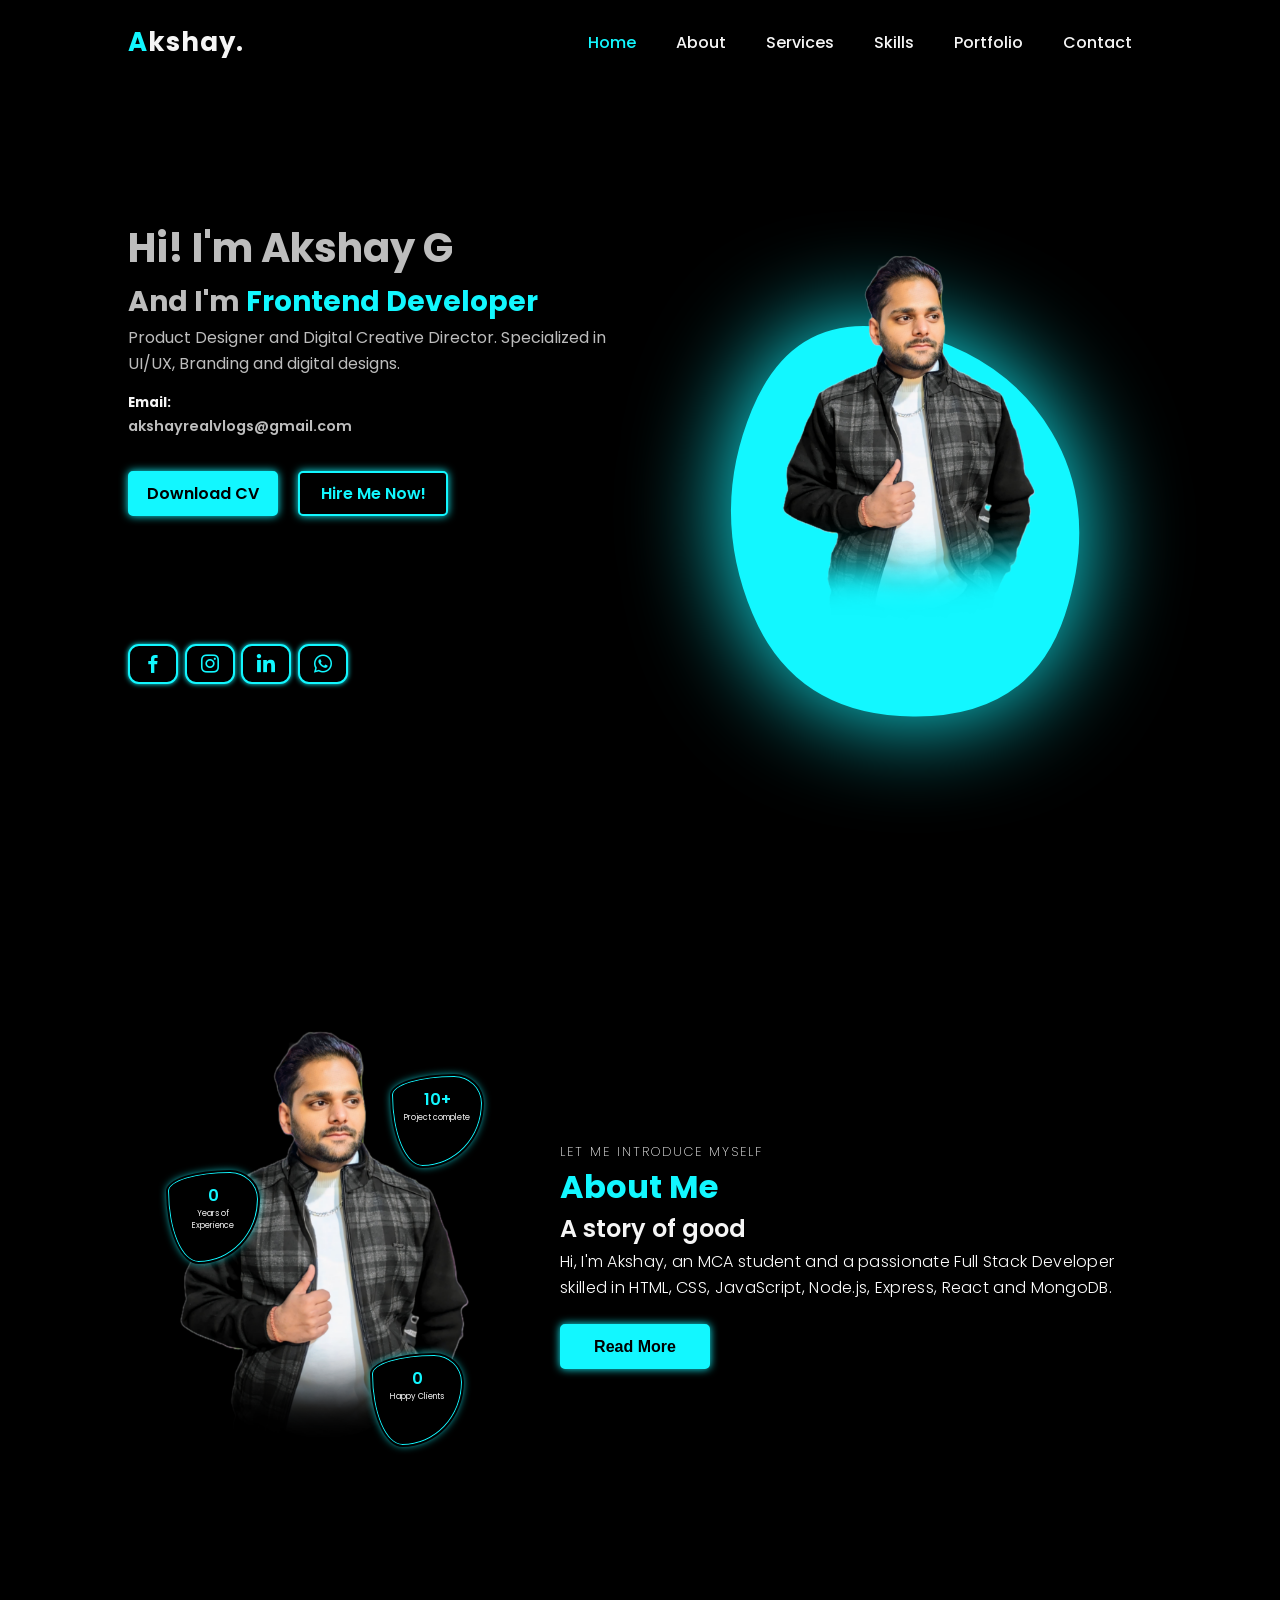
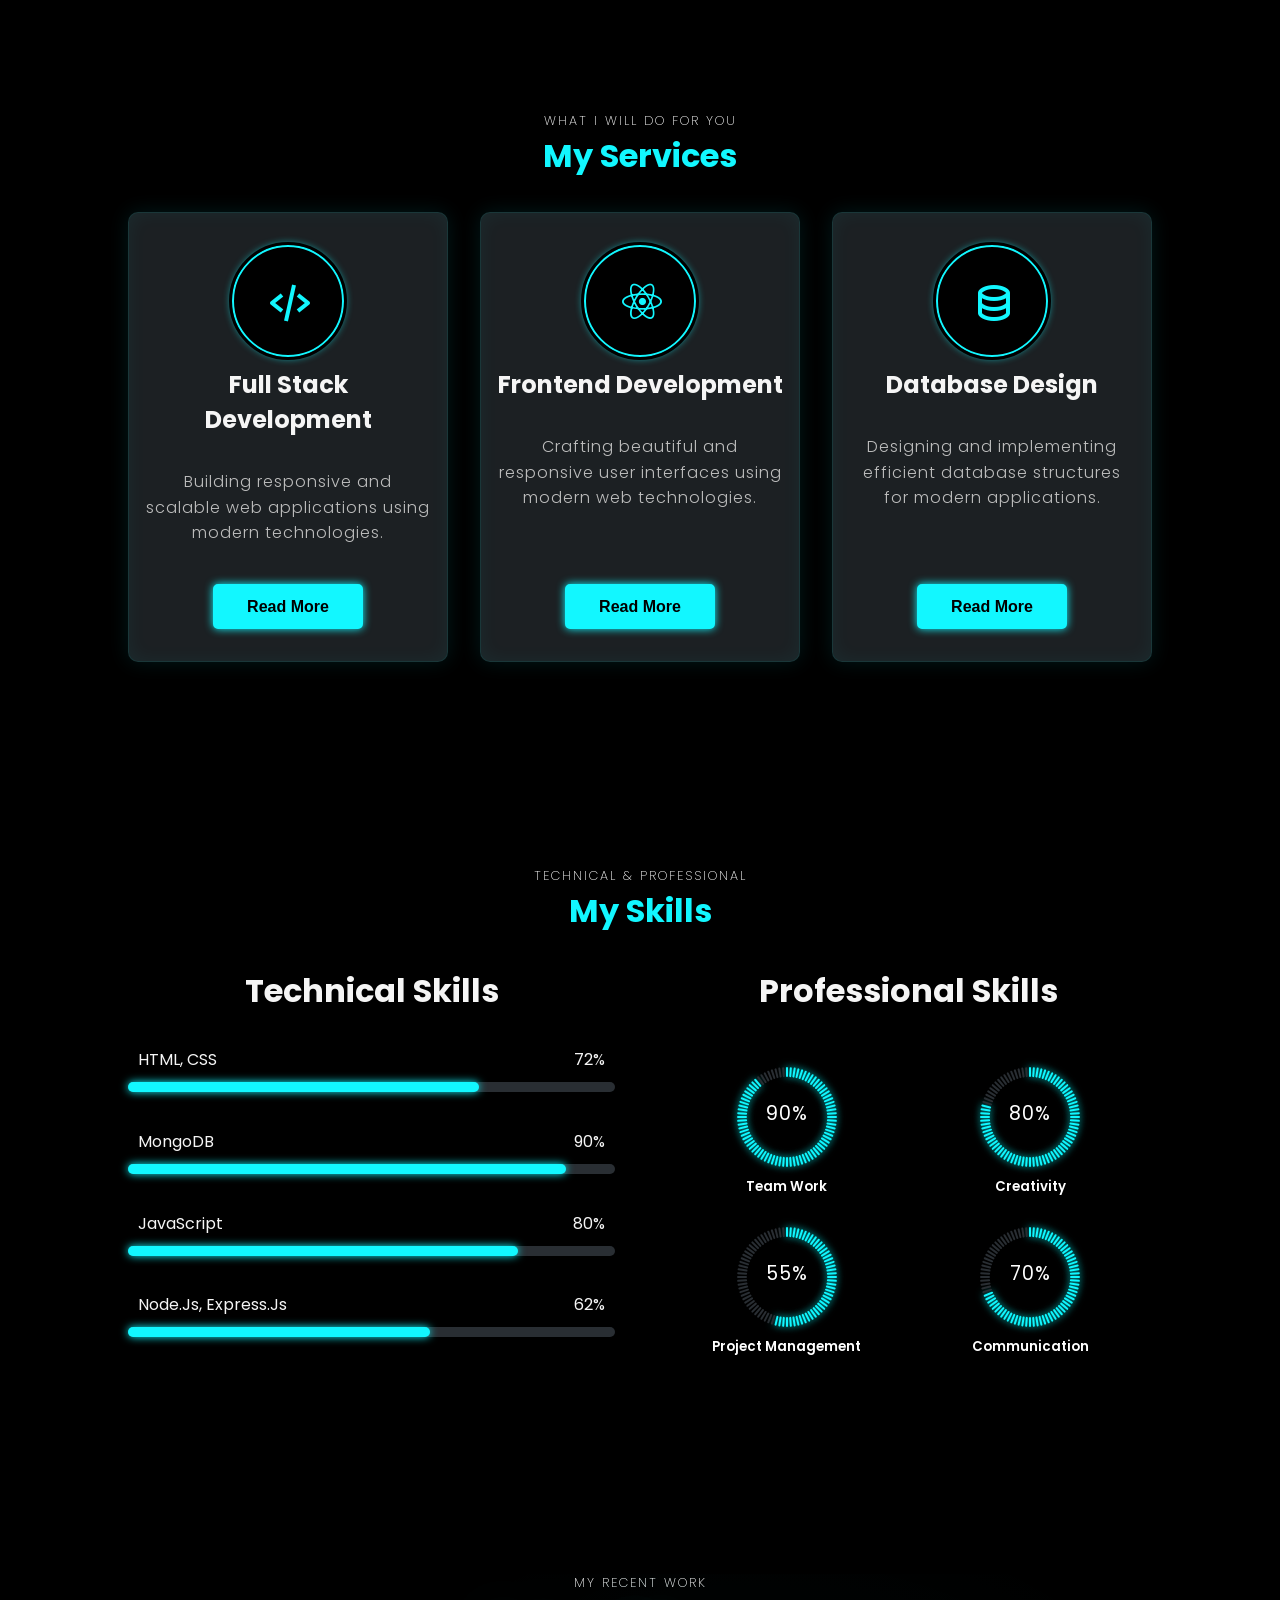
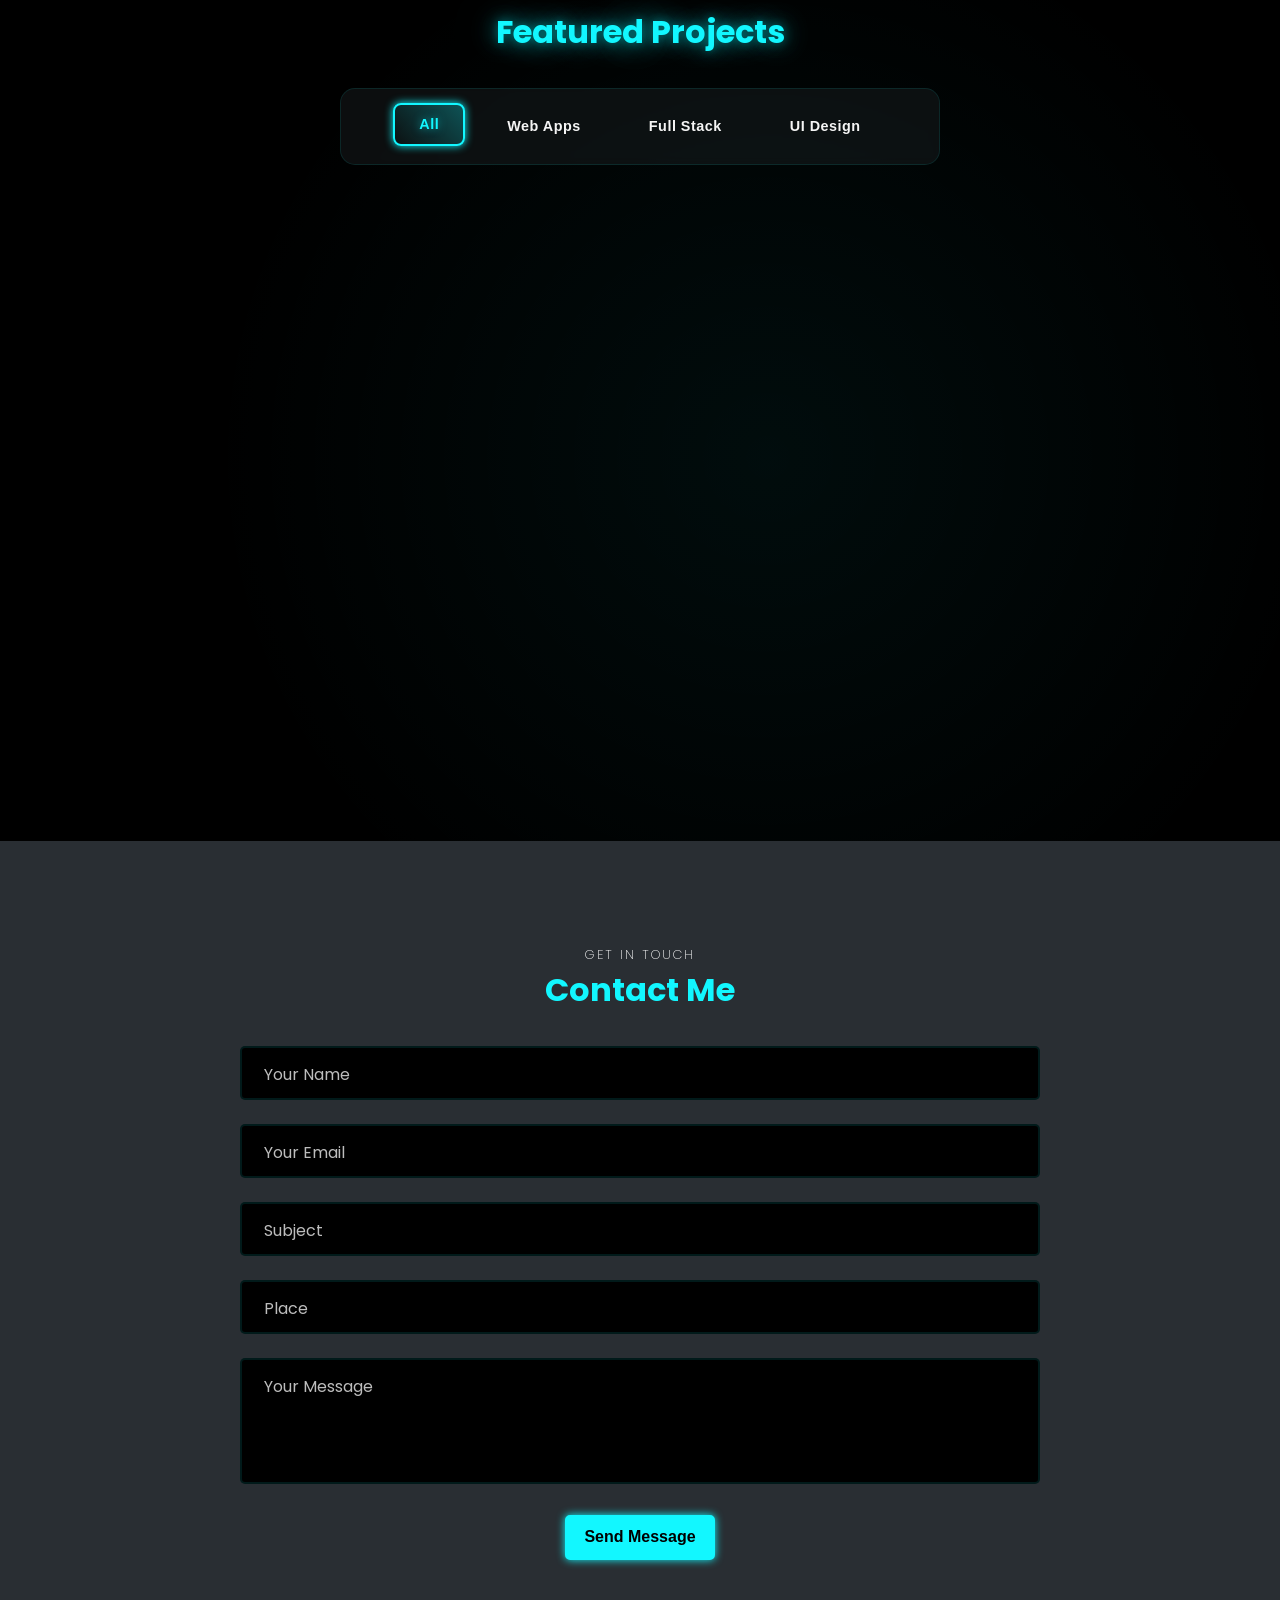
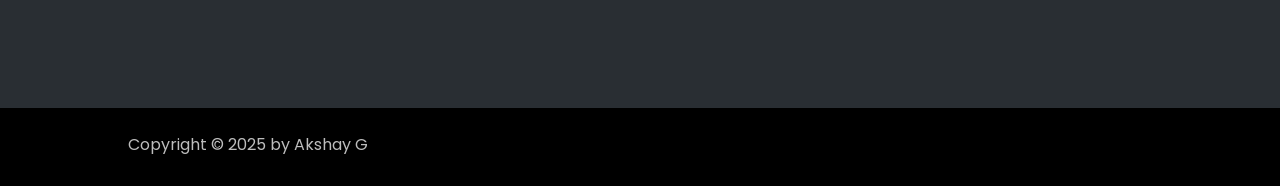
==== index.html @ 92857441 "Revert "responsive" This reverts commit bb1a1d86e2331027379f0f0dfbb076a52ef412ba." ====
<!DOCTYPE html>
<html lang="en">

<head>
    <meta charset="UTF-8">
    <meta name="viewport" content="width=device-width, initial-scale=1.0">
    <meta name="description"
        content="Akshay G - Full Stack Developer & MCA Student. Specialized in React, Node.js, UI/UX, and Web Development. View my portfolio of web applications and design work.">
    <meta name="keywords"
        content="Akshay G, Full Stack Developer, Web Developer, UI/UX Designer, React Developer, Node.js, Portfolio, MCA Student">
    <meta name="author" content="Akshay G">
    <meta property="og:title" content="Akshay G - Full Stack Developer Portfolio">
    <meta property="og:description"
        content="Full Stack Developer specialized in React, Node.js, and modern web technologies. View my latest projects and skills.">
    <meta property="og:image" content="./img/mine1.png">
    <meta property="og:url" content="[Your website URL]">
    <meta name="twitter:card" content="summary_large_image">
    <link rel="icon" type="image/png" href="./img/mine1.png">
    <title>Akshay G || Full Stack Developer Portfolio</title>
    <link rel="stylesheet" href="style.css">
    <link href='https://unpkg.com/boxicons@2.1.4/css/boxicons.min.css' rel='stylesheet'>
</head>

<body>
    <!-- Preloader -->
    <div class="preloader">
        <div class="loader"></div>
    </div>

    <header>
        <div class="logo"><span>A</span>kshay. <!-- <span style="color:yellow;">G.</span> --></div>
        <ul class="navlist">
            <li><a href="#home" style="--i:1;">Home</a></li>
            <li><a href="#about" style="--i:2;">About</a></li>
            <li><a href="#services" style="--i:3;">Services</a></li>
            <li><a href="#skills" style="--i:4;">Skills</a></li>
            <li><a href="#portfolio" style="--i:5;">Portfolio</a></li>
            <li><a href="#contact" style="--i:6;">Contact</a></li>
        </ul>
        <div id="menu-icon" class="bx bx-menu"></div>
    </header>

    <!-- Home -------------------------------------------------------------------------------------------------->
    <section id="home" class="home">
        <div class="home-content scroll-scale">
            <h1>Hi! I'm Akshay G</h1>
            <div class="change-text">
                <h3>And I'm</h3>
                <h3>
                    <span class="word"> MCA&nbsp; Student</span>
                    <span class="word">Frontend&nbsp; Developer</span>
                    <span class="word">Web&nbsp; Designer</span>
                    <span class="word">Graphic&nbsp; Designer</span>
                    <span class="word">UX/UI&nbsp; Developer</span>
                </h3>
            </div>

            <p>Product Designer and Digital Creative Director.
                Specialized in UI/UX, Branding and digital designs.</p>

            <div class="info-box">
                <div class="email-info">
                    <h5>Email:</h5>
                    <span>akshayrealvlogs@gmail.com</span>
                </div>
            </div>

            <div class="btn-box">
                <a href="cv.html" target="_blank" class="btn">Download CV</a>
                <a href="#contact" class="btn">Hire Me Now!</a>
            </div>
            <!-- https://boxicons.com/?query=whats -->
            <div class="social-icons">
                <a href="https://www.facebook.com/share/1CViDe2cgX/" target="_blank" rel="noopener noreferrer"><i
                        class='bx bxl-facebook'></i></a>
                <a href="https://www.instagram.com/akshay.o22?igsh=MTduZm5zNTdzODV3dQ==" target="_blank"
                    rel="noopener noreferrer"><i class='bx bxl-instagram'></i></a>
                <a href="https://www.linkedin.com/in/itsakshayg?utm_source=share&utm_campaign=share_via&utm_content=profile&utm_medium=android_app"
                    target="_blank" rel="noopener noreferrer"><i class='bx bxl-linkedin'></i></a>
                <a href="https://wa.me/qr/T6UBEYBQN64MN1" target="_blank" rel="noopener noreferrer"><i
                        class='bx bxl-whatsapp'></i></a>
            </div>
        </div>

        <div class="home-image scroll-scale">
            <div class="img-box">
                <img src="./mine1.png" alt="Akshay G - Full Stack Developer" loading="lazy">
            </div>
            <!-- https://lokesh-coder.github.io/blobs.app/?e=6&gw=6&se=2&c=d1d8e0&o=0 -->
            <div class="liquid-shape">
                <svg viewBox="0 0 500 500" xmlns="http://www.w3.org/2000/svg" xmlns:xlink="http://www.w3.org/1999/xlink"
                    width="100%" id="blobSvg">
                    <path fill="#12f7ff">
                        <animate attributeName="d" dur="20000ms" repeatCount="indefinite"
                            values="
                        M405,318Q329,386,248.5,389.5Q168,393,122,321.5Q76,250,115,167.5Q154,85,262.5,62.5Q371,40,426,145Q481,250,405,318Z;
                        M409.5,357.5Q374,465,251,463.5Q128,462,83.5,356Q39,250,83,143.5Q127,37,236.5,60.5Q346,84,395.5,167Q445,250,409.5,357.5Z;
                        M381.02059,316.07541Q326.36172,382.15082,242.19727,395.14943Q158.03283,408.14803,123.37117,329.07402Q88.70951,250,116.13967,157.99861Q143.56984,65.99721,257.7301,52.21508Q371.89037,38.43295,403.78492,144.21648Q435.67947,250,381.02059,316.07541Z;
                        M400.26024,328.35744Q340.83152,406.71487,257.3056,394.53888Q173.77968,382.36289,92.88233,316.18144Q11.98498,250,88.84345,177.2408Q165.70191,104.48159,264.4028,79.64359Q363.10368,54.8056,411.39632,152.4028Q459.68895,250,400.26024,328.35744Z;
                        M377.3284,342.19231Q356.79882,434.38462,243.28106,446.6361Q129.76331,458.88759,109.8787,354.44379Q89.9941,250,129.57693,179.60651Q169.15976,109.21302,253.96745,102.11835Q338.77514,95.02368,368.31656,172.51184Q397.85798,250,377.3284,342.19231Z;
                        M399.94309,357.71307Q373.78208,465.42614,267.0121,435.63196Q160.24212,405.83779,96.97095,327.91889Q33.69977,250,80.9528,143.93585Q128.20582,37.87169,232.5339,69.09686Q336.86199,100.32203,381.48305,175.16102Q426.10411,250,399.94309,357.71307Z;
                        M375.98076,325.2846Q337.19229,400.56919,246.04999,407.86537Q154.90769,415.16154,116.42693,332.58077Q77.94618,250,102.95001,143.96538Q127.95384,37.93077,230.43077,72.03462Q332.90769,106.13847,373.83846,178.06923Q414.76922,250,375.98076,325.2846Z;
                        M406.05833,338.52472Q352.02768,427.04943,253.01285,422.02669Q153.99802,417.00395,113.49506,333.50198Q72.99209,250,99.99506,144Q126.99802,38,230.5,71.49901Q334.00198,104.99802,397.04548,177.49901Q460.08898,250,406.05833,338.52472Z;
                        M405,318Q329,386,248.5,389.5Q168,393,122,321.5Q76,250,115,167.5Q154,85,262.5,62.5Q371,40,426,145Q481,250,405,318Z;"></animate>
                    </path>
                </svg>
            </div>

            <div class="liquid-shape">
                <svg viewBox="0 0 500 500" xmlns="http://www.w3.org/2000/svg" xmlns:xlink="http://www.w3.org/1999/xlink"
                    width="100%" id="blobSvg">
                    <path fill="#12f7ff">
                        <animate attributeName="d" dur="20000ms" repeatCount="indefinite"
                            values="
                        M405,318Q329,386,248.5,389.5Q168,393,122,321.5Q76,250,115,167.5Q154,85,262.5,62.5Q371,40,426,145Q481,250,405,318Z;
                        M409.5,357.5Q374,465,251,463.5Q128,462,83.5,356Q39,250,83,143.5Q127,37,236.5,60.5Q346,84,395.5,167Q445,250,409.5,357.5Z;
                        M381.02059,316.07541Q326.36172,382.15082,242.19727,395.14943Q158.03283,408.14803,123.37117,329.07402Q88.70951,250,116.13967,157.99861Q143.56984,65.99721,257.7301,52.21508Q371.89037,38.43295,403.78492,144.21648Q435.67947,250,381.02059,316.07541Z;
                        M400.26024,328.35744Q340.83152,406.71487,257.3056,394.53888Q173.77968,382.36289,92.88233,316.18144Q11.98498,250,88.84345,177.2408Q165.70191,104.48159,264.4028,79.64359Q363.10368,54.8056,411.39632,152.4028Q459.68895,250,400.26024,328.35744Z;
                        M377.3284,342.19231Q356.79882,434.38462,243.28106,446.6361Q129.76331,458.88759,109.8787,354.44379Q89.9941,250,129.57693,179.60651Q169.15976,109.21302,253.96745,102.11835Q338.77514,95.02368,368.31656,172.51184Q397.85798,250,377.3284,342.19231Z;
                        M399.94309,357.71307Q373.78208,465.42614,267.0121,435.63196Q160.24212,405.83779,96.97095,327.91889Q33.69977,250,80.9528,143.93585Q128.20582,37.87169,232.5339,69.09686Q336.86199,100.32203,381.48305,175.16102Q426.10411,250,399.94309,357.71307Z;
                        M375.98076,325.2846Q337.19229,400.56919,246.04999,407.86537Q154.90769,415.16154,116.42693,332.58077Q77.94618,250,102.95001,143.96538Q127.95384,37.93077,230.43077,72.03462Q332.90769,106.13847,373.83846,178.06923Q414.76922,250,375.98076,325.2846Z;
                        M406.05833,338.52472Q352.02768,427.04943,253.01285,422.02669Q153.99802,417.00395,113.49506,333.50198Q72.99209,250,99.99506,144Q126.99802,38,230.5,71.49901Q334.00198,104.99802,397.04548,177.49901Q460.08898,250,406.05833,338.52472Z;
                        M405,318Q329,386,248.5,389.5Q168,393,122,321.5Q76,250,115,167.5Q154,85,262.5,62.5Q371,40,426,145Q481,250,405,318Z;"></animate>
                    </path>
                </svg>
            </div>
        </div>
    </section>

    <!-- About ------------------------------------------------------------------------------------------------->
    <section id="about" class="about">
        <div class="img-about scroll-scale">
            <img src="./mine1.png" alt="">
            <div class="info-about1">
                <span>0</span>
                <p>Years of Experience</p>
            </div>
            <div class="info-about2">
                <span>10+</span>
                <p>Project complete</p>
            </div>
            <div class="info-about3">
                <span>0</span>
                <p>Happy Clients</p>
            </div>
        </div>

        <div class="about-content scroll-scale">
            <span>Let me introduce myself</span>
            <h2>About Me</h2>
            <h3>A story of good</h3>
            <p>Hi, I'm Akshay, an MCA student and a passionate Full Stack Developer skilled in HTML, CSS, JavaScript,
                Node.js, Express, React and MongoDB. </p>
            <p class="read-more-text">
                I love crafting responsive, user-friendly web applications and writing clean,
                efficient code. With a solid foundation in Data Structures, DBMS, and Networking, I'm always eager to
                learn,
                improve, and take on new challenges. I'm currently seeking exciting opportunities to grow as a developer
                and
                contribute to impactful projects.
            </p>
            <div class="btn-box">
                <button class="btn read-more-btn">Read More</button>
            </div>
        </div>
    </section>

    <!-- Services ---------------------------------------------------------------------------------------------->
    <section id="services" class="services">
        <div class="main-text scroll-scale">
            <span>What I will do for you</span>
            <h2>My Services</h2>
        </div>

        <div class="section-services scroll-bottom">
            <div class="service-box">
                <i class='bx bx-code-alt service-icon'></i>
                <h3>Full Stack Development</h3>
                <div class="service-content">
                    <p>
                        Building responsive and scalable web applications using modern technologies.
                        <span class="read-more-text">
                            Specializing in React, Node.js, and MongoDB to create robust backend systems
                            and intuitive user interfaces. Implementing RESTful APIs, authentication,
                            and database integration for complete web solutions.
                        </span>
                    </p>
                </div>
                <div class="btn-box service-btn">
                    <button class="btn read-more-btn">Read More</button>
                </div>
            </div>

            <div class="service-box">
                <i class='bx bxl-react service-icon'></i>
                <h3>Frontend Development</h3>
                <div class="service-content">
                    <p>
                        Crafting beautiful and responsive user interfaces using modern web technologies.
                        <span class="read-more-text">
                            Expert in HTML, CSS, JavaScript, and React development with focus on performance,
                            accessibility, and exceptional user experience. Creating engaging animations
                            and interactive features.
                        </span>
                    </p>
                </div>
                <div class="btn-box service-btn">
                    <button class="btn read-more-btn">Read More</button>
                </div>
            </div>

            <div class="service-box">
                <i class='bx bx-data service-icon'></i>
                <h3>Database Design</h3>
                <div class="service-content">
                    <p>
                        Designing and implementing efficient database structures for modern applications.
                        <span class="read-more-text">
                            Expertise in MongoDB and SQL, focusing on optimized queries, data security,
                            and maintaining data integrity. Implementing best practices for scalable
                            database solutions.
                        </span>
                    </p>
                </div>
                <div class="btn-box service-btn">
                    <button class="btn read-more-btn">Read More</button>
                </div>
            </div>
        </div>
    </section>

    <!-- Skills ------------------------------------------------------------------------------------------------>
    <section id="skills" class="skills">
        <div class="main-text scroll-scale">
            <span>Technical & Professional</span>
            <h2>My Skills</h2>
        </div>

        <div class="skills-main">
            <div class="skill-left scroll-scale">
                <h3>Technical Skills</h3>
                <div class="skill-bar">
                    <div class="info">
                        <p>HTML, CSS</p>
                        <p>72%</p>
                    </div>
                    <div class="bar">
                        <span class="html"></span>
                    </div>
                </div>

                <div class="skill-bar">
                    <div class="info">
                        <p>MongoDB</p>
                        <p>90%</p>
                    </div>
                    <div class="bar">
                        <span class="figma"></span>
                    </div>
                </div>

                <div class="skill-bar">
                    <div class="info">
                        <p>JavaScript</p>
                        <p>80%</p>
                    </div>
                    <div class="bar">
                        <span class="javascript"></span>
                    </div>
                </div>

                <div class="skill-bar">
                    <div class="info">
                        <p>Node.Js, Express.Js</p>
                        <p>62%</p>
                    </div>
                    <div class="bar">
                        <span class="css"></span>
                    </div>
                </div>
            </div>

            <div class="skill-right scroll-scale">
                <h3>Professional Skills</h3>
                <div class="professional">
                    <div class="box">
                        <div class="circle" data-dots="80" data-percent="90"></div>
                        <div class="text">
                            <big>90%</big>
                            <small>Team Work</small>
                        </div>
                    </div>

                    <div class="box">
                        <div class="circle" data-dots="80" data-percent="80"></div>
                        <div class="text">
                            <big>80%</big>
                            <small>Creativity</small>
                        </div>
                    </div>

                    <div class="box">
                        <div class="circle" data-dots="80" data-percent="55"></div>
                        <div class="text">
                            <big>55%</big>
                            <small>Project Management</small>
                        </div>
                    </div>

                    <div class="box">
                        <div class="circle" data-dots="80" data-percent="70"></div>
                        <div class="text">
                            <big>70%</big>
                            <small>Communication</small>
                        </div>
                    </div>
                </div>
            </div>
        </div>
    </section>

    <!-- Portfolio -----------------------------------------=--------------------------------------------------->
    <section id="portfolio" class="portfolio">
        <div class="main-text scroll-scale">
            <span>My Recent Work</span>
            <h2>Featured Projects</h2>
        </div>
        <div class="container">
            <div class="fillter-buttons scroll-scale">
                <button class="button active" data-filter="all">All</button>
                <button class="button" data-filter="web">Web Apps</button>
                <button class="button" data-filter="fullstack">Full Stack</button>
                <button class="button" data-filter="ui">UI Design</button>
            </div>
        </div>

        <div class="portfolio-gallery scroll-bottom">
            <!-- Project 1 -->
            <div class="port-box mix web fullstack" data-ref="web fullstack">
                <div class="port-image">
                    <img src="./1.jpg" alt="Lost and Found System" loading="lazy">
                </div>
                <div class="port-content">
                    <h3>Virtual Lost & Found</h3>
                    <p>
                        A full-stack web platform built with Node.js and MongoDB that helps users post and search for
                        lost/found items. Features include smart filtering, real-time matching, and user authentication.
                    </p>
                    <div class="tech-stack">
                        <span>Node.js</span>
                        <span>MongoDB</span>
                        <span>Express</span>
                    </div>
                    <div class="project-links">
                        <a href="https://github.com/yourusername/lost-and-found" target="_blank"
                            rel="noopener noreferrer" class="github-link">
                            <i class='bx bxl-github'></i>
                        </a>
                        <a href="https://lost-and-found-demo.herokuapp.com" target="_blank" rel="noopener noreferrer"
                            class="link-icon">
                            <i class='bx bx-link-external'></i>
                        </a>
                    </div>
                </div>
            </div>

            <!-- Project 2 -->
            <div class="port-box mix web ui" data-ref="web ui">
                <div class="port-image">
                    <img src="./2.jpg" alt="Neumorphism Calculator" loading="lazy">
                </div>
                <div class="port-content">
                    <h3>Neumorphic Calculator</h3>
                    <p>
                        Modern calculator application featuring neumorphic design, animated dark mode toggle,
                        and history tracking functionality. Built with vanilla JavaScript for optimal performance.
                    </p>
                    <div class="tech-stack">
                        <span>HTML5</span>
                        <span>CSS3</span>
                        <span>JavaScript</span>
                    </div>
                    <div class="project-links">
                        <a href="https://github.com/yourusername/neumorphic-calculator" target="_blank"
                            rel="noopener noreferrer" class="github-link">
                            <i class='bx bxl-github'></i>
                        </a>
                        <a href="https://neumorphic-calculator-demo.netlify.app" target="_blank"
                            rel="noopener noreferrer" class="link-icon">
                            <i class='bx bx-link-external'></i>
                        </a>
                    </div>
                </div>
            </div>

            <!-- Project 3 -->
            <div class="port-box mix fullstack" data-ref="fullstack">
                <div class="port-image">
                    <img src="./3.jpg" alt="Portfolio Website" loading="lazy">
                </div>
                <div class="port-content">
                    <h3>Portfolio Website</h3>
                    <p>
                        Modern portfolio website with smooth animations, responsive design, and dynamic content loading.
                        Features include dark mode, filterable projects, and contact form integration.
                    </p>
                    <div class="tech-stack">
                        <span>React</span>
                        <span>CSS3</span>
                        <span>JavaScript</span>
                    </div>
                    <div class="project-links">
                        <a href="https://github.com/yourusername/portfolio" target="_blank" rel="noopener noreferrer"
                            class="github-link">
                            <i class='bx bxl-github'></i>
                        </a>
                        <a href="https://your-portfolio-url.com" target="_blank" rel="noopener noreferrer"
                            class="link-icon">
                            <i class='bx bx-link-external'></i>
                        </a>
                    </div>
                </div>
            </div>

            <!-- Project 4 -->
            <div class="port-box mix ui" data-ref="ui">
                <div class="port-image">
                    <img src="./4.jpg" alt="E-commerce UI" loading="lazy">
                </div>
                <div class="port-content">
                    <h3>E-commerce UI Design</h3>
                    <p>
                        Modern e-commerce interface with focus on user experience and conversion optimization.
                        Features include dynamic product filtering, cart management, and responsive design.
                    </p>
                    <div class="tech-stack">
                        <span>Figma</span>
                        <span>HTML5</span>
                        <span>CSS3</span>
                    </div>
                    <div class="project-links">
                        <a href="https://github.com/yourusername/ecommerce-ui" target="_blank" rel="noopener noreferrer"
                            class="github-link">
                            <i class='bx bxl-github'></i>
                        </a>
                        <a href="https://ecommerce-ui-demo.netlify.app" target="_blank" rel="noopener noreferrer"
                            class="link-icon">
                            <i class='bx bx-link-external'></i>
                        </a>
                    </div>
                </div>
            </div>
        </div>
    </section>

    <!-- Contact ----------------------------------------------------------------------------------------------->
    <section id="contact" class="contact">
        <div class="main-text">
            <span>get in touch</span>
            <h2>Contact Me</h2>
        </div>
        <form id="contactForm" action="https://formsubmit.co/86ebdf620317670755f4a27a425d31c0" method="POST">
            <input type="hidden" name="_captcha" value="false">
            <input type="hidden" name="_next" value="https://akshayg-portfolio.netlify.app/thanks.html">
            <input type="hidden" name="_template" value="table">
            <input type="hidden" name="_subject" value="New Portfolio Contact Form Submission">
            <input type="hidden" name="_replyto" value="%email%">
            <div class="form-group">
                <input type="text" id="name" name="name" placeholder=" " required>
                <label for="name">Your Name</label>
            </div>
            <div class="form-group">
                <input type="email" id="email" name="email" placeholder=" " required>
                <label for="email">Your Email</label>
            </div>
            <div class="form-group">
                <input type="text" id="subject" name="subject" placeholder=" " required>
                <label for="subject">Subject</label>
            </div>
            <div class="form-group">
                <input type="text" id="place" name="place" placeholder=" " required>
                <label for="place">Place</label>
            </div>
            <div class="form-group">
                <textarea id="message" name="message" rows="5" placeholder=" " required></textarea>
                <label for="message">Your Message</label>
            </div>
            <div class="formBtn">
                <button type="submit" class="btn">Send Message</button>
            </div>
        </form>
    </section>

    <!-- Footer ----------------------------------------------------------------------------------------------->
    <footer>
        <p>Copyright &copy; 2025 by Akshay G</p>
    </footer>

    <!-- Scroll to top button -->
    <div class="scroll-to-top">
        <i class='bx bx-up-arrow-alt'></i>
    </div>

    <!-- https://github.com/patrickkunka/mixitup/blob/v3/dist/mixitup.min.js -->
    <script src="./mixitup.min.js"></script>
    <script src="script.js"></script>
</body>

</html>
---- style.css ----
/* https://fonts.google.com/selection/embed */
@import url('https://fonts.googleapis.com/css2?family=Poppins:ital,wght@0,100;0,200;0,300;0,400;0,500;0,600;0,700;0,800;0,900;1,100;1,200;1,300;1,400;1,500;1,600;1,700;1,800;1,900&display=swap');

* {
    padding: 0;
    margin: 0;
    box-sizing: border-box;
    list-style: none;
    scroll-behavior: smooth;
    text-decoration: none;
}

:root {
    --text-color: #f5f5f5;
    --hover-color: #12f7ff;
    /* --bg-color: #250821; */
    --bg-color: black;
    --secon-bg-color: #292e33;
    --big-font: 2.5rem;
    --normal-font: 2rem;
    --neon-box-shadow: 0 0 .5rem #12f7ff;
    --h2-font: 3rem;
    --font-neon-text-shadow: 0 0 10px rgba(18, 247, 255, 0.3),
        0 0 20px rgba(18, 247, 255, 0.3),
        0 0 30px rgba(18, 247, 255, 0.3),
        0 0 40px rgba(18, 247, 255, 0.3),
        0 0 70px rgba(18, 247, 255, 0.3),
        0 0 80px rgba(18, 247, 255, 0.3),
        0 0 100px rgba(18, 247, 255, 0.3),
        0 0 150px rgba(18, 247, 255, 0.3);
}

::-webkit-scrollbar {
    height: 0;
    width: .5rem;
}

::-webkit-scrollbar-track {
    background: var(--secon-bg-color);
}

::-webkit-scrollbar-thumb {
    background: var(--hover-color);
    border-radius: 5rem;
}

body {
    font-family: "poppins", sans-serif;
    background-color: var(--bg-color);
    color: var(--text-color);
}

header {
    position: fixed;
    top: 0;
    left: 0;
    z-index: 1000;
    border-bottom: 1px solid transparent;
    display: flex;
    align-items: center;
    justify-content: space-between;
    width: 100%;
    padding: 20px 10%;
    transition: all 0.5s ease;
    background: transparent;
}

header.sticky {
    background: rgba(0, 0, 0, 0.8);
    backdrop-filter: blur(10px);
    border-bottom: 1px solid rgba(18, 247, 255, 0.1);
}

.logo {
    font-size: 26px;
    font-weight: 700;
    letter-spacing: 1px;
}

span {
    color: var(--hover-color);
}

.navlist {
    display: flex;
}

.navlist a {
    display: inline-block;
    color: var(--text-color);
    font-weight: 500;
    padding: 10px 20px;
    animation: slideAnimation 1s ease forwards;
    animation-delay: calc(.3s * var(--i));
    opacity: 0;
}

.navlist a {
    position: relative;
    display: inline-block;
    color: var(--text-color);
    font-weight: 500;
    padding: 10px 20px;
    animation: slideAnimation 1s ease forwards;
    animation-delay: calc(.3s * var(--i));
    opacity: 0;
}

.navlist a::after {
    content: '';
    position: absolute;
    width: 0;
    height: 2px;
    background: var(--hover-color);
    left: 0;
    bottom: -4px;
    transition: 0.3s;
    box-shadow: 0 0 10px var(--hover-color);
}

.navlist a:hover::after {
    width: 100%;
}

.navlist a:hover {
    color: var(--hover-color);
    text-shadow: 0 0 10px rgba(18, 247, 255, 0.6),
        0 0 20px rgba(18, 247, 255, 0.6);
}

.navlist a.active {
    color: var(--hover-color);
}

#menu-icon {
    font-size: 1.8rem;
    z-index: 10001;
    cursor: pointer;
    margin-left: 25px;
    background: var(--hover-color);
    border-radius: 3px;
    color: var(--secon-bg-color);
    display: none;
}

section {
    padding: 100px 10%;
    opacity: 0;
    transform: translateY(30px);
    transition: opacity 0.8s ease, transform 0.8s ease;
}

/* HOME -------------------------------------------------------------------------------------------------- */
.home {
    min-height: 100vh;
    height: 100%;
    width: 100%;
    display: grid;
    grid-template-columns: repeat(2, 1fr);
    align-items: center;
    grid-gap: 4em;
}

.home-content {
    max-width: 600px;
    color: #bdbdbd;
    line-height: 1.6;
}

.home-content h1 {
    font-size: var(--big-font);
    font-weight: 700;
}

.change-text {
    font-size: 1.5rem;
    font-weight: 600;
}

.change-text h3 {
    display: inline-flex;
    margin: 0;
    vertical-align: top;
}

.change-text h3 .word {
    position: absolute;
    display: flex;
    opacity: 0;
}

.change-text h3 .word .letter {
    transform-origin: center center 25px;
}

.change-text h3 .word .letter.out {
    transform: rotateX(90deg);
    transition: 0.32s cubic-bezier(0.6, 0, 0.7, 0.2);
}

.change-text h3 .word .letter.in {
    transition: 0.38s ease;
}

.change-text h3 .word .letter.behind {
    transform: rotateX(-90deg);
}

.info-box {
    display: inline-flex;
    justify-content: space-between;
    align-items: center;
    width: 300px;
    margin: 1rem 0 2rem;
}

.info-box {
    font-weight: 600;
    color: var(--text-color);
    font-size: 1rem;
}

.info-box span {
    font-size: .9rem;
    color: #bdbdbd;
}

.btn-box {
    display: flex;
    justify-content: space-between;
    width: 320px;
    height: 45px;
}

.btn-box .btn {
    display: inline-flex;
    justify-content: center;
    align-items: center;
    width: 150px;
    height: 100%;
    background-color: var(--hover-color);
    color: var(--bg-color);
    font-size: 1rem;
    font-weight: 600;
    transition: .6s;
    box-shadow: var(--neon-box-shadow);
    border-radius: 5px;
    position: relative;
    overflow: hidden;
    z-index: 1;
    border: 2px solid var(--hover-color);
}

.btn:hover {
    color: var(--hover-color);
}

.btn::before {
    content: "";
    position: absolute;
    top: 0;
    left: 0;
    background: var(--bg-color);
    width: 0;
    height: 100%;
    z-index: -1;
    transition: .4s;
}

.btn:hover::before {
    width: 100%;
}

.btn:nth-child(2) {
    background: var(--bg-color);
    color: var(--hover-color);
}

.btn:nth-child(2):hover {
    color: var(--bg-color);
}

.btn:nth-child(2)::before {
    background: var(--hover-color);
}

.social-icons {
    margin-top: 8rem;
    display: flex;
    justify-content: space-between;
    width: 220px;
    height: 40px;
}

.social-icons a {
    display: inline-flex;
    width: 50px;
    height: 100%;
    justify-content: center;
    align-items: center;
    background: var(--bg-color);
    color: var(--hover-color);
    border: 2px solid var(--hover-color);
    transition: .6s;
    box-shadow: 0 0 0.3rem #12f7ff;
    border-radius: 11px;
    position: relative;
    z-index: 1;
    overflow: hidden;
}

.social-icons a i {
    font-size: 1.5rem;
}

.social-icons a:hover {
    color: var(--bg-color);
}

.social-icons a::before {
    content: "";
    position: absolute;
    left: 0;
    top: 0;
    width: 0;
    height: 100%;
    background: var(--hover-color);
    transition: .6s;
    z-index: -1;
}

.social-icons a:hover::before {
    width: 100%;
}

.home-image {
    position: relative;
}

.img-box {
    text-align: center;
}

.img-box img {
    width: 100%;
    max-width: 350px;
    height: auto;
}

.liquid-shape {
    position: absolute;
    width: 100%;
    height: 100%;
    z-index: -1;
    top: 10%;
}

.liquid-shape:nth-child(2) {
    filter: blur(50px);
}


/* ABOUT --------------------------------------------------------------------------------------------------*/

.about {
    display: flex;
    justify-content: center;
    align-items: center;
    grid-gap: 2em;
    background: var(--bg-color);
}

.about .img-about {
    text-align: center;
    position: relative;
}

.about .img-about img {
    max-width: 400px;
    height: auto;
}

.about-content span {
    color: #fdfdfd;
    font-size: .8rem;
    font-weight: 200;
    letter-spacing: 2px;
    text-transform: uppercase;
}

.about-content h2 {
    color: var(--hover-color);
    font-weight: 700;
    font-size: var(--normal-font);
}

.about-content h3 {
    font-weight: 600;
    font-size: 1.5rem;
    margin-bottom: .2rem;
}

.about-content p {
    color: #fdfdfd;
    font-weight: 300;
    line-height: 1.6;
    letter-spacing: 0.3px;
    font-size: 1rem;
}

.about-content p.read-more-text {
    display: none;
    opacity: 0;
    transition: opacity 0.3s ease;
}

.about-content p.read-more-text.show {
    display: block;
    opacity: 1;
}

.info-about1,
.info-about2,
.info-about3 {
    background: var(--bg-color);
    font-size: .5rem;
    position: absolute;
    padding: 10px;
    width: 90px;
    height: 90px;
    border-radius: 69% 31% 66% 34% / 21% 30% 70% 79%;
    display: block;
    box-shadow: var(--neon-box-shadow);
    border: 1px solid var(--hover-color);
    outline: 2px solid var(--bg-color);
    z-index: 100;
    animation: morph 6s linear infinite;
}

.info-about1 {
    left: 10%;
    top: 34%;
}

.info-about2 {
    left: 66%;
    top: 15%;
}

.info-about3 {
    left: 61%;
    top: 70%;
}

.img-about span {
    color: var(--hover-color);
    font-size: 1rem;
    font-weight: 600;
}

.about-content .read-more-text {
    display: none;
    opacity: 0;
    transition: opacity 0.3s ease;
}

.about-content .read-more-text.show {
    display: inline;
    opacity: 1;
}

#about .btn-box {
    margin-top: 1.5rem;
}

#about .read-more-btn {
    transition: all 0.3s ease;
}

/* SERVICES -----------------------------------------------------------------------------------------------*/

.main-text {
    width: 100%;
    text-align: center;
    margin-bottom: 2rem;
    color: var(--hover-color);
}

.main-text h2 {
    font-weight: 700;
    font-size: var(--normal-font);
}

.main-text span {
    color: #fdfdfd;
    font-size: .8rem;
    font-weight: 200;
    letter-spacing: 2px;
    text-transform: uppercase;
}

.section-services {
    display: flex;
    justify-content: center;
    align-items: center;
    flex-wrap: wrap;
    grid-gap: 2rem;
}

.section-services .service-box {
    flex: 1 1 300px;
    padding: 2rem 1rem 6rem;
    text-align: center;
    background: rgba(41, 46, 51, 0.7);
    transition: all 0.4s cubic-bezier(0.4, 0, 0.2, 1);
    border-radius: 10px;
    backdrop-filter: blur(10px);
    border: 1px solid rgba(18, 247, 255, 0.1);
    box-shadow:
        0 0 20px rgba(18, 247, 255, 0.1),
        inset 0 0 20px rgba(18, 247, 255, 0.05);
    height: 450px;
    display: flex;
    flex-direction: column;
    position: relative;
}

.section-services .service-box:hover {
    transform: perspective(1000px) translateZ(50px) translateY(-10px);
    box-shadow:
        0 20px 40px rgba(18, 247, 255, 0.15),
        inset 0 0 20px rgba(18, 247, 255, 0.1);
}

.service-btn {
    margin-top: auto;
    width: 100%;
    display: flex;
    justify-content: center;
    position: absolute;
    bottom: 2rem;
    left: 0;
}

.service-btn .btn {
    display: inline-flex;
    justify-content: center;
    align-items: center;
    width: 150px;
    height: 45px;
    background-color: var(--hover-color);
    color: var(--bg-color);
    font-size: 1rem;
    font-weight: 600;
    transition: .6s;
    box-shadow: var(--neon-box-shadow);
    border-radius: 5px;
    position: relative;
    overflow: hidden;
    z-index: 1;
    border: 2px solid var(--hover-color);
}

.service-btn .btn::before {
    content: "";
    position: absolute;
    top: 0;
    left: 0;
    background: var(--bg-color);
    width: 0;
    height: 100%;
    z-index: -1;
    transition: .4s;
}

.service-btn .btn:hover {
    color: var(--hover-color);
}

.service-btn .btn:hover::before {
    width: 100%;
}

.service-icon {
    border: 2px solid var(--hover-color);
    padding: 2rem;
    background: var(--bg-color);
    display: inline-flex;
    justify-content: center;
    align-items: center;
    width: 7rem;
    height: 7rem;
    font-size: 3rem;
    border-radius: 50%;
    position: relative;
    color: var(--hover-color);
    box-shadow: var(--neon-box-shadow);
    outline: 3px solid var(--bg-color);
    margin: 0 auto;
    transition: all 0.4s cubic-bezier(0.4, 0, 0.2, 1);
    transform-origin: center;
    will-change: transform;
}

.service-box:hover .service-icon {
    background: var(--hover-color);
    color: var(--bg-color);
    box-shadow: 0 0 20px var(--hover-color);
    animation: spinOnce 0.5s cubic-bezier(0.4, 0, 0.2, 1) forwards;
}

@keyframes spinOnce {
    0% {
        transform: rotate(0deg) scale(1);
    }

    100% {
        transform: rotate(360deg) scale(1);
    }
}

.service-box:not(:hover) .service-icon {
    animation: spinBack 0.5s cubic-bezier(0.4, 0, 0.2, 1) forwards;
}

@keyframes spinBack {
    0% {
        transform: rotate(360deg) scale(1);
    }

    100% {
        transform: rotate(0deg) scale(1);
    }
}

.service-content {
    flex: 1;
    display: flex;
    flex-direction: column;
    margin: 1.5rem 0 2.5rem;
}

.read-more-text {
    display: none;
    opacity: 0;
    transition: opacity 0.3s ease;
}

.read-more-text.show {
    display: inline;
    opacity: 1;
}

.service-box.expanded {
    height: auto;
    min-height: 400px;
    padding-bottom: 5rem;
}

.service-box:hover .service-icon {
    transform: scale(1.1);
    box-shadow: 0 0 20px var(--hover-color);
}

.service-box h3 {
    margin-top: 10px;
    font-size: 1.5rem;
}

.service-content {
    flex: 1;
    display: flex;
    flex-direction: column;
    justify-content: flex-start;
}

.service-box p {
    margin: 0.5rem 0;
    font-weight: 300;
    letter-spacing: 1px;
    color: #bdbdbd;
    line-height: 1.6;
    height: 100%;
}

.read-more-text {
    display: none;
    margin-top: 0.5rem;
    transition: all 0.3s ease;
    color: #bdbdbd;
}

.read-more-text.show {
    display: inline;
    animation: fadeIn 0.5s ease-in-out;
}

@keyframes fadeIn {
    from {
        opacity: 0;
        transform: translateY(-10px);
    }

    to {
        opacity: 1;
        transform: translateY(0);
    }
}


/* SKILLS --------------------------------------------------------------------------------------------- */

.skills {
    background: var(--bg-color);
}

.skills-main {
    width: 100%;
    display: grid;
    grid-template-columns: repeat(2, 1fr);
    grid-row-gap: 30px;
    grid-column-gap: 50px;
}

.skill-bar {
    margin-bottom: 2.3rem;
}

.skills-main h3 {
    margin-bottom: 2rem;
    font-size: var(--normal-font);
    text-align: center;
}

/* Skill-Left */

.skill-left .skill-bar .info {
    display: flex;
    justify-content: space-between;
    align-items: center;
    padding: 0 10px;
}

.skill-left .skill-bar .bar {
    width: 100%;
    height: 10px;
    background-color: var(--secon-bg-color);
    border-radius: 25px;
    margin-top: 10px;
    position: relative;
}

.skill-bar .bar span {
    width: 50%;
    height: 100%;
    position: absolute;
    left: 0;
    background: var(--hover-color);
    border-radius: 25px;
    box-shadow: var(--neon-box-shadow);
}

.skill-bar .bar .html {
    width: 72%;
    animation: html 2s;
}

.skill-bar .bar .figma {
    width: 90%;
    animation: figma 3s;
}

.skill-bar .bar .javascript {
    width: 80%;
    animation: javascript 4s;
}

.skill-bar .bar .css {
    width: 62%;
    animation: css 5s;
}

/* Skill-Right */

.professional {
    display: grid;
    grid-template-columns: 1fr 1fr;
}

.box {
    position: relative;
    margin: 10px 0;
    flex: 1 1 15rem;
}

.box .text {
    text-align: center;
    color: white;
    font-size: 1rem;
}

.box .text big {
    font: 400;
    letter-spacing: 1px;
    position: absolute;
    top: 40%;
    left: 50%;
    transform: translate(-50%, -50%);
}

.box .text small {
    display: block;
    font-weight: 600;
}

.circle {
    width: 100%;
    height: 120px;
    display: flex;
    justify-content: center;
    align-items: center;
}

.circle .points {
    width: 2px;
    height: 10px;
    background-color: var(--secon-bg-color);
    position: absolute;
    border-radius: 3px;
    transform: rotate(calc(var(--i)*var(--rot))) translateY(-45px);
}

.points.marked {
    animation: glow 0.04s linear forwards;
    animation-delay: calc(var(--i)*0.05s);
}


/* PORTFOLIO --------------------------------------------------------------------------------------------- */

.portfolio {
    background: var(--bg-color);
    padding-bottom: 100px;
    position: relative;
    overflow: hidden;
}

.portfolio::before {
    content: '';
    position: absolute;
    width: 100%;
    height: 100%;
    background: radial-gradient(circle, rgba(18, 247, 255, 0.05) 0%, rgba(0, 0, 0, 0) 70%);
    pointer-events: none;
}

.portfolio .main-text {
    position: relative;
}

.portfolio .main-text h2 {
    margin-bottom: 1.5rem;
    text-shadow: var(--font-neon-text-shadow);
    position: relative;
}

.portfolio .main-text span {
    color: #fdfdfd;
    font-size: 0.8rem;
    font-weight: 200;
    letter-spacing: 2px;
    text-transform: uppercase;
    display: block;
    margin-bottom: 1rem;
}

.fillter-buttons {
    margin: 2rem auto 3rem;
    padding: 1rem;
    display: flex;
    flex-wrap: wrap;
    gap: 1rem;
    justify-content: center;
    max-width: 600px;
    background: rgba(41, 46, 51, 0.3);
    border-radius: 15px;
    border: 1px solid rgba(18, 247, 255, 0.1);
    backdrop-filter: blur(5px);
}

.fillter-buttons .button {
    background: transparent;
    padding: 0.7rem 1.5rem;
    border: 2px solid transparent;
    border-radius: 8px;
    color: var(--text-color);
    font-size: 0.9rem;
    font-weight: 600;
    letter-spacing: 0.5px;
    cursor: pointer;
    transition: all 0.3s ease;
    transition: all 0.3s cubic-bezier(0.4, 0, 0.2, 1);
    position: relative;
}

.fillter-buttons .button::before {
    content: '';
    position: absolute;
    inset: -2px;
    border-radius: 8px;
    background: linear-gradient(45deg, transparent, rgba(18, 247, 255, 0.3));
    opacity: 0;
    transition: opacity 0.3s ease;
}

.fillter-buttons .button:hover::before,
.fillter-buttons .button.active::before {
    opacity: 1;
}

.fillter-buttons .button:hover,
.fillter-buttons .button.active {
    color: var(--hover-color);
    border-color: var(--hover-color);
    box-shadow: var(--neon-box-shadow);
    transform: translateY(-2px);
    text-shadow: 0 0 8px rgba(18, 247, 255, 0.5);
}

.portfolio-gallery {
    display: grid;
    grid-template-columns: repeat(auto-fill, minmax(300px, 1fr));
    gap: 2rem;
    padding: 1rem;
}

.port-box {
    position: relative;
    border-radius: 15px;
    overflow: hidden;
    background: rgba(41, 46, 51, 0.5);
    border: 2px solid var(--hover-color);
    box-shadow: var(--neon-box-shadow);
    aspect-ratio: 16/12;
    transform: perspective(1000px) rotateY(0deg) translateZ(0);
    transition: all 0.6s cubic-bezier(0.4, 0, 0.2, 1);
    cursor: pointer;
    opacity: 0;
    transform: scale(0.85);
}

.port-box.mixitup-control-active {
    background: rgba(18, 247, 255, 0.1);
    border-color: var(--hover-color);
    color: var(--hover-color);
    box-shadow: 0 0 20px rgba(18, 247, 255, 0.4);
}

.port-box.show {
    opacity: 1;
    transform: scale(1);
}

.port-box:hover {
    transform: perspective(1000px) rotateY(10deg) translateY(-5px) translateZ(20px);
    box-shadow:
        -20px 20px 40px rgba(18, 247, 255, 0.15),
        0 0 20px rgba(18, 247, 255, 0.2),
        inset 0 0 20px rgba(18, 247, 255, 0.1);
}

.port-box::before {
    content: '';
    position: absolute;
    inset: 0;
    background: linear-gradient(to right bottom,
            rgba(18, 247, 255, 0.1),
            transparent 50%);
    z-index: 1;
    opacity: 0;
    transition: opacity 0.3s ease;
}

.port-box:hover::before {
    opacity: 1;
}

.port-image {
    width: 100%;
    height: 100%;
    overflow: hidden;
}

.port-image img {
    width: 100%;
    height: 100%;
    object-fit: cover;
    transition: transform 0.6s cubic-bezier(0.4, 0, 0.2, 1);
    will-change: transform;
}

.port-content {
    position: absolute;
    inset: 0;
    padding: 2rem;
    display: flex;
    flex-direction: column;
    justify-content: center;
    background: linear-gradient(135deg,
            rgba(18, 247, 255, 0.2) 0%,
            rgba(18, 247, 255, 0.4) 100%);
    backdrop-filter: blur(10px);
    transform: translateY(100%);
    transition: transform 0.5s cubic-bezier(0.4, 0, 0.2, 1);
}

.port-box:hover .port-content {
    transform: translateY(0);
}

.port-content h3 {
    font-size: 1.5rem;
    font-weight: 600;
    color: var(--text-color);
    margin-bottom: 1rem;
    text-shadow: 0 0 10px rgba(18, 247, 255, 0.5);
}

.port-content p {
    color: var(--text-color);
    font-size: 0.9rem;
    line-height: 1.6;
    margin-bottom: 1.5rem;
}

.tech-stack {
    display: flex;
    flex-wrap: wrap;
    gap: 0.5rem;
    margin-top: 1rem;
}

.tech-stack span {
    background: var(--secon-bg-color);
    padding: 0.3rem 0.8rem;
    border-radius: 2rem;
    font-size: 0.85rem;
    color: var(--text-color);
    transition: 0.3s ease;
}

.tech-stack span:hover {
    background: var(--hover-color);
    color: var(--bg-color);
    transform: translateY(-2px);
}

.project-links {
    display: flex;
    gap: 1rem;
    margin-top: 1rem;
}

.project-links a {
    color: var(--text-color);
    font-size: 1.3rem;
    transition: 0.3s ease;
}

.project-links a:hover {
    color: var(--hover-color);
    transform: translateY(-3px);
}

.github-link {
    font-size: 1.4rem;
}

/* Improve image loading animation */
.port-image img {
    transition: opacity 0.3s ease;
}

.port-image img[loading] {
    opacity: 0;
}

.port-image img.loaded {
    opacity: 1;
}

/* Media Queries for Portfolio Section */
@media (max-width: 768px) {
    .portfolio-gallery {
        grid-template-columns: repeat(auto-fill, minmax(250px, 1fr));
        gap: 1.5rem;
    }

    .port-content {
        padding: 1.5rem;
    }

    .port-content h3 {
        font-size: 1.2rem;
    }

    .tech-stack span {
        padding: 0.3rem 0.8rem;
        font-size: 0.75rem;
    }

    .navlist {
        transition: transform 0.4s cubic-bezier(0.4, 0, 0.2, 1),
                    opacity 0.4s ease;
        transform: translateY(-100%);
        opacity: 0;
    }

    .navlist.open {
        transform: translateY(0);
        opacity: 1;
    }

    .navlist li {
        opacity: 0;
        transform: translateX(-20px);
        transition: all 0.3s ease;
    }

    .navlist.open li {
        opacity: 1;
        transform: translateX(0);
    }

    .navlist.open li:nth-child(1) { transition-delay: 0.1s; }
    .navlist.open li:nth-child(2) { transition-delay: 0.2s; }
    .navlist.open li:nth-child(3) { transition-delay: 0.3s; }
    .navlist.open li:nth-child(4) { transition-delay: 0.4s; }
    .navlist.open li:nth-child(5) { transition-delay: 0.5s; }
    .navlist.open li:nth-child(6) { transition-delay: 0.6s; }
}

@media (max-width: 480px) {
    .fillter-buttons {
        gap: 0.5rem;
        padding: 0.5rem;
    }

    .fillter-buttons .button {
        padding: 0.5rem 1rem;
        font-size: 0.8rem;
    }

    .port-content {
        padding: 1rem;
    }

    .port-content h3 {
        font-size: 1.1rem;
        margin-bottom: 0.5rem;
    }

    .port-content p {
        font-size: 0.8rem;
        margin-bottom: 1rem;
    }
}

/* CONTACT --------------------------------------------------------------------------------------------- */

.contact {
    background: var(--secon-bg-color);
    width: 100%;
}

.contact form {
    text-align: center;
    max-width: 50rem;
    margin: 1rem auto;
    margin-bottom: 3rem;
}

.form-group {
    position: relative;
    margin-bottom: 1.5rem;
}

.contact form input,
.contact form textarea {
    width: 100%;
    color: var(--text-color);
    background: var(--bg-color);
    border: 2px solid rgba(18, 247, 255, 0.1);
    border-radius: 5px;
    padding: 1rem .7rem;
    font-size: 1rem;
    transition: all 0.3s ease;
}

.contact form input:focus,
.contact form textarea:focus {
    border-color: var(--hover-color);
    box-shadow: 0 0 10px rgba(18, 247, 255, 0.2);
    outline: none;
}

.form-group label {
    position: absolute;
    left: 1rem;
    top: 1rem;
    padding: 0 0.5rem;
    color: #bdbdbd;
    cursor: text;
    transition: all 0.3s ease;
    border-radius: 3px;
}

.form-group input:focus~label,
.form-group input:not(:placeholder-shown)~label,
.form-group textarea:focus~label,
.form-group textarea:not(:placeholder-shown)~label {
    top: -1.4rem;
    left: 0.8rem;
    color: var(--hover-color);
    font-size: 0.8rem;
    font-weight: 500;
}

.contact form textarea {
    resize: none;
}

.formBtn {
    display: flex;
    justify-content: center;
    width: 100%;
}

.formBtn .btn {
    display: inline-flex;
    justify-content: center;
    align-items: center;
    width: 150px;
    height: 45px;
    background-color: var(--hover-color);
    color: var(--bg-color);
    font-size: 1rem;
    font-weight: 600;
    transition: .6s;
    box-shadow: var(--neon-box-shadow);
    border-radius: 5px;
    position: relative;
    overflow: hidden;
    z-index: 1;
    border: 2px solid var(--hover-color);
}

.formBtn .btn:hover {
    color: var(--hover-color);
}

.formBtn .btn::before {
    content: "";
    position: absolute;
    top: 0;
    left: 0;
    background: var(--bg-color);
    width: 0;
    height: 100%;
    z-index: -1;
    transition: .4s;
}

.formBtn .btn:hover::before {
    width: 100%;
}

.formBtn .btn:active {
    transform: translateZ(10px) scale(0.95);
}

/* Add loading animation for form submission */
.formBtn .btn.sending {
    position: relative;
    pointer-events: none;
}

@keyframes rotate {
    from { transform: rotate(0deg); }
    to { transform: rotate(360deg); }
}

.formBtn .btn.sending::after {
    content: '';
    position: absolute;
    width: 20px;
    height: 20px;
    border: 3px solid var(--hover-color);
    border-top: 3px solid transparent;
    border-radius: 50%;
    right: 15px;
    top: 50%;
    transform: translateY(-50%);
    animation: rotate 1s linear infinite;
}

/* FOOTER --------------------------------------------------------------------------------------------- */

footer {
    padding: 1.5rem 10%;
    display: flex;
    align-items: center;
    justify-content: space-between;
}

footer p {
    color: #bdbdbd;
}

footer a {
    display: inline-flex;
    justify-content: center;
    color: var(--text-color);
    background: var(--hover-color);
    padding: .6rem;
    border-radius: 5px;
}

footer a {
    font-size: 1rem;
    color: var(--secon-bg-color);
}


/* BREAK POINTS --------------------------------------------------------------------------------------------- */
.scroll-scale {
    opacity: 0;
    transform: scale(.9);
    transition: all 2s;
}

.scroll-bottom {
    opacity: 0;
    transform: translateY(300px);
    transition: 3s;
}

.scroll-top {
    opacity: 0;
    transform: translateY(-300px);
    transition: 3s;
}

.show-items {
    opacity: 1;
    transform: translateX(0);
}

.scroll-to-top {
    position: fixed;
    bottom: 30px;
    right: 30px;
    width: 50px;
    height: 50px;
    background: var(--hover-color);
    color: var(--bg-color);
    border-radius: 50%;
    display: flex;
    justify-content: center;
    align-items: center;
    font-size: 24px;
    cursor: pointer;
    transition: all 0.3s ease;
    opacity: 0;
    visibility: hidden;
    z-index: 9999;
    box-shadow: var(--neon-box-shadow);
}

.scroll-to-top.active {
    opacity: 1;
    visibility: visible;
    animation: float 2s ease-in-out infinite;
}

@keyframes float {
    0% {
        transform: translateY(0);
    }

    50% {
        transform: translateY(-10px);
    }

    100% {
        transform: translateY(0);
    }
}

/* KEYFRAMES --------------------------------------------------------------------------------------------- */

@keyframes morph {

    0%,
    100% {
        border-radius: 40% 60% 70% 30% / 40% 40% 60% 50%;
    }

    30% {
        border-radius: 70% 30% 50% 50% / 30% 30% 70% 70%;
    }

    60% {
        border-radius: 100% 60% 60% 100% / 100% 100% 60% 60%;
    }

    80% {
        border-radius: 69% 31% 66% 34% / 21% 30% 70% 79%;
    }
}

@keyframes html {
    0% {
        width: 0%;
    }

    100% {
        width: 72%;
    }
}

@keyframes figma {
    0% {
        width: 0%;
    }

    100% {
        width: 90%;
    }
}

@keyframes javascript {
    0% {
        width: 0%;
    }

    100% {
        width: 80%;
    }
}

@keyframes css {
    0% {
        width: 0%;
    }

    100% {
        width: 62%;
    }
}

@keyframes glow {
    0% {
        background: var(--secon-bg-color);
        box-shadow: none;
    }

    100% {
        background: var(--hover-color);
        box-shadow: var(--neon-box-shadow);
    }
}

@keyframes slideAnimation {
    0% {
        transform: translateY(100px);
        opacity: 0;
    }

    100% {
        transform: translateY(0);
        opacity: 1;
    }
}



/* BREAK POINTS --------------------------------------------------------------------------------------------- */

@media(max-width:991px) {

    header,
    header.sticky {
        padding: 15px 5%;
    }

    footer {
        padding: 15px 5%;
    }

    section {
        padding: 50px 5%;
    }

    .navlist a {
        padding: 8px 15px;
    }

    :root {
        --big-font: 2.2rem;
        --normal-font: 1.8rem;
        --neon-box-shadow: 0 0 .8rem #12f7ff;
        --h2-font: 3rem;
    }

    .home-content {
        margin-top: 5rem;
    }

    .social-icons {
        margin-top: 2rem;
    }
}

@media(max-width:768px) {
    #menu-icon {
        display: block;
        transition: all .4s ease;
    }

    #menu-icon.bx-x {
        transform: rotate(-180deg);
    }

    .navlist {
        display: flex;
        position: absolute;
        top: -100px;
        left: 0;
        background: var(--bg-color);
        right: 0;
        flex-direction: column;
        text-align: left;
        padding: 0.5%;
        transition: all .4s ease;
    }

    .navlist a {
        display: block;
        padding-bottom: 1rem;
        font-size: 1rem;
    }

    .navlist.open {
        top: 100%;
    }

    .home {
        grid-template-columns: 1fr;
    }

    .home-image {
        margin-bottom: 5rem;
    }

    .liquid-shape {
        width: 80%;
        left: 10%;
        top: 13%;
    }

    .about {
        flex-direction: column-reverse;
    }

    .skills-main {
        grid-template-columns: 1fr;
    }

    .fillter-buttons {
        margin: 2.5rem 0;
    }

    footer p {
        font-size: .8rem;
    }
}


@media(max-width:420px) {
    html {
        font-size: 80%;
    }

    footer p {
        font-size: .6rem;
    }

    .fillter-buttons .button {
        font-size: .8rem;
    }

    .img-about img {
        width: 300px;
    }

    .info-about1,
    .info-about2,
    .info-about3 {
        display: none;
    }

    .img-about p {
        font-size: 1rem;
    }
}

/* MEDIA QUERIES FOR RESPONSIVE DESIGN */
@media (max-width: 991px) {
    header {
        padding: 18px 4%;
    }

    section {
        padding: 70px 4%;
    }

    .home {
        grid-template-columns: 1fr;
        grid-gap: 2em;
        text-align: center;
    }

    .home-image {
        order: -1;
    }

    .home-content {
        max-width: 100%;
    }

    .home-image .img-box img {
        max-width: 300px;
    }

    .liquid-shape {
        top: 0;
        display: block;
    }

    .social-icons {
        margin: 3rem auto 0;
    }

    .about {
        flex-direction: column;
        text-align: center;
    }

    .about .img-about {
        margin: 2rem 0;
    }

    .about .img-about img {
        max-width: 300px;
    }

    .info-about1,
    .info-about2,
    .info-about3 {
        display: block;
        width: 80px;
        height: 80px;
    }

    .info-about1 {
        left: 5%;
        top: 30%;
    }

    .info-about2 {
        left: 70%;
        top: 10%;
    }

    .info-about3 {
        left: 65%;
        top: 70%;
    }

    .skills-main {
        grid-template-columns: 1fr;
        padding: 0 20px;
    }

    .professional {
        grid-template-columns: repeat(2, 1fr);
        gap: 20px;
    }

    .box {
        margin: 0;
    }

    .fillter-buttons {
        margin: 2rem 10px;
    }

    .portfolio-gallery {
        grid-template-columns: repeat(auto-fill, minmax(250px, 1fr));
        padding: 10px;
    }
}

@media (max-width: 768px) {
    :root {
        --big-font: 2rem;
        --normal-font: 1.5rem;
        --h2-font: 2.5rem;
    }

    #menu-icon {
        display: block;
    }

    .navlist {
        position: absolute;
        top: -1000px;
        right: 0;
        left: 0;
        display: flex;
        flex-direction: column;
        background: rgba(0, 0, 0, 0.9);
        padding: 20px 0;
        text-align: center;
        transition: all .45s ease;
    }

    .navlist a {
        display: block;
        padding: 0.8rem;
        margin: 0.5rem 0;
    }

    .navlist.open {
        top: 100%;
    }

    .section-services {
        grid-gap: 1rem;
    }

    .section-services .service-box {
        flex: 1 1 250px;
        padding: 2rem 1rem 4rem;
    }

    .service-icon {
        width: 6rem;
        height: 6rem;
        font-size: 2.5rem;
    }

    .port-box:hover {
        transform: none;
        box-shadow: var(--neon-box-shadow);
    }

    .btn-box {
        width: 280px;
        margin: 0 auto;
    }

    .about-content p {
        margin: 1rem 0 1.5rem;
    }
}

@media (max-width: 420px) {
    .home-image .img-box img {
        max-width: 250px;
    }

    .about .img-about img {
        max-width: 250px;
    }

    .btn-box {
        width: 100%;
        flex-direction: column;
        gap: 1rem;
    }

    .btn-box .btn {
        width: 100%;
    }

    .info-about1,
    .info-about2,
    .info-about3 {
        width: 70px;
        height: 70px;
        font-size: 0.45rem;
    }

    .service-box {
        margin: 0 10px;
    }

    .fillter-buttons {
        padding: 0.5rem;
    }

    .fillter-buttons .button {
        padding: 0.5rem 1rem;
        font-size: 0.8rem;
    }
}

/* SKILL ANIMATIONS */
@keyframes skillFill {
    0% {
        width: 0;
    }

    100% {
        width: var(--skill-level);
    }
}

.skill-bar .bar span {
    animation: skillFill 2s ease-in-out forwards;
    --skill-level: 0%;
}

.skill-bar .bar .html {
    --skill-level: 72%;
}

.skill-bar .bar .figma {
    --skill-level: 90%;
}

.skill-bar .bar .javascript {
    --skill-level: 80%;
}

.skill-bar .bar .css {
    --skill-level: 62%;
}

.parallax-scroll {
    transform: translateY(var(--scroll-offset));
    transition: transform 0.5s cubic-bezier(0.4, 0, 0.2, 1);
    will-change: transform;
}

/* Form validation styles */
.form-group input.invalid,
.form-group textarea.invalid {
    border-color: #ff3333;
    animation: shake 0.5s ease-in-out;
}

@keyframes shake {
    0%, 100% { transform: translateX(0); }
    25% { transform: translateX(-5px); }
    75% { transform: translateX(5px); }
}

.form-group .error-message {
    color: #ff3333;
    font-size: 0.8rem;
    margin-top: 0.2rem;
    display: none;
}

.form-group input:invalid + .error-message {
    display: block;
}

/* Portfolio item animations */
.port-box {
    transition: transform 0.5s cubic-bezier(0.4, 0, 0.2, 1), opacity 0.5s ease;
    opacity: 0;
    transform: translateY(30px);
}

.port-box.show {
    opacity: 1;
    transform: translateY(0);
}

.port-box:hover {
    transform: translateY(-10px) scale(1.02);
    box-shadow: 0 20px 40px rgba(0, 0, 0, 0.2);
}

.port-box:hover .port-image img {
    transform: scale(1.1);
}

.port-image {
    overflow: hidden;
}

.port-image img {
    transition: transform 0.5s ease;
}

.preloader {
    position: fixed;
    top: 0;
    left: 0;
    width: 100%;
    height: 100%;
    background: var(--bg-color);
    display: flex;
    justify-content: center;
    align-items: center;
    z-index: 9999;
    transition: opacity 0.5s ease, visibility 0.5s ease;
}

.preloader.fade-out {
    opacity: 0;
    visibility: hidden;
}

.loader {
    width: 60px;
    height: 60px;
    border: 5px solid var(--hover-color);
    border-top: 5px solid transparent;
    border-radius: 50%;
    animation: spin 1s linear infinite;
}

@keyframes spin {
    0% { transform: rotate(0deg); }
    100% { transform: rotate(360deg); }
}

/* Section reveal animations */
section {
    opacity: 0;
    transform: translateY(30px);
    transition: opacity 0.8s ease, transform 0.8s ease;
}

section.show-section {
    opacity: 1;
    transform: translateY(0);
}

/* Stagger animation for sections */
section:nth-child(2) { transition-delay: 0.1s; }
section:nth-child(3) { transition-delay: 0.2s; }
section:nth-child(4) { transition-delay: 0.3s; }
section:nth-child(5) { transition-delay: 0.4s; }
section:nth-child(6) { transition-delay: 0.5s; }
section:nth-child(7) { transition-delay: 0.6s; }
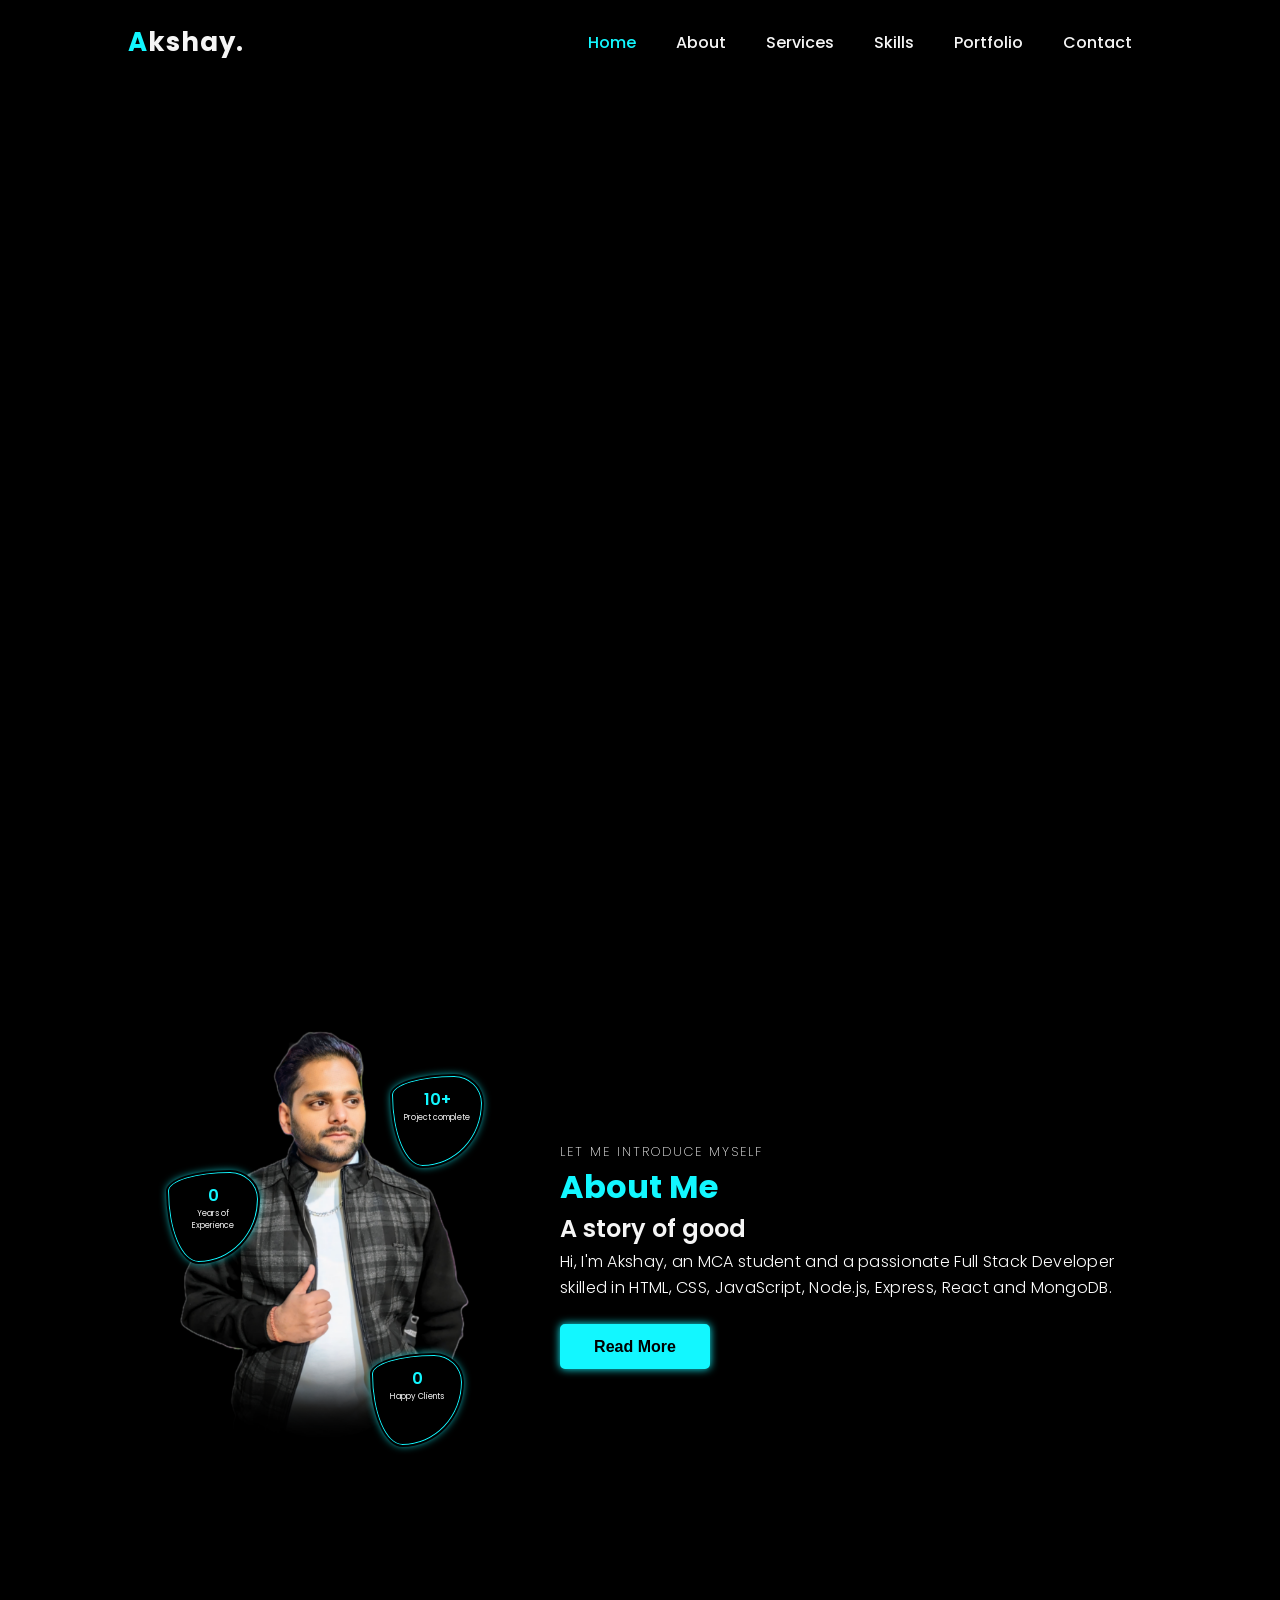
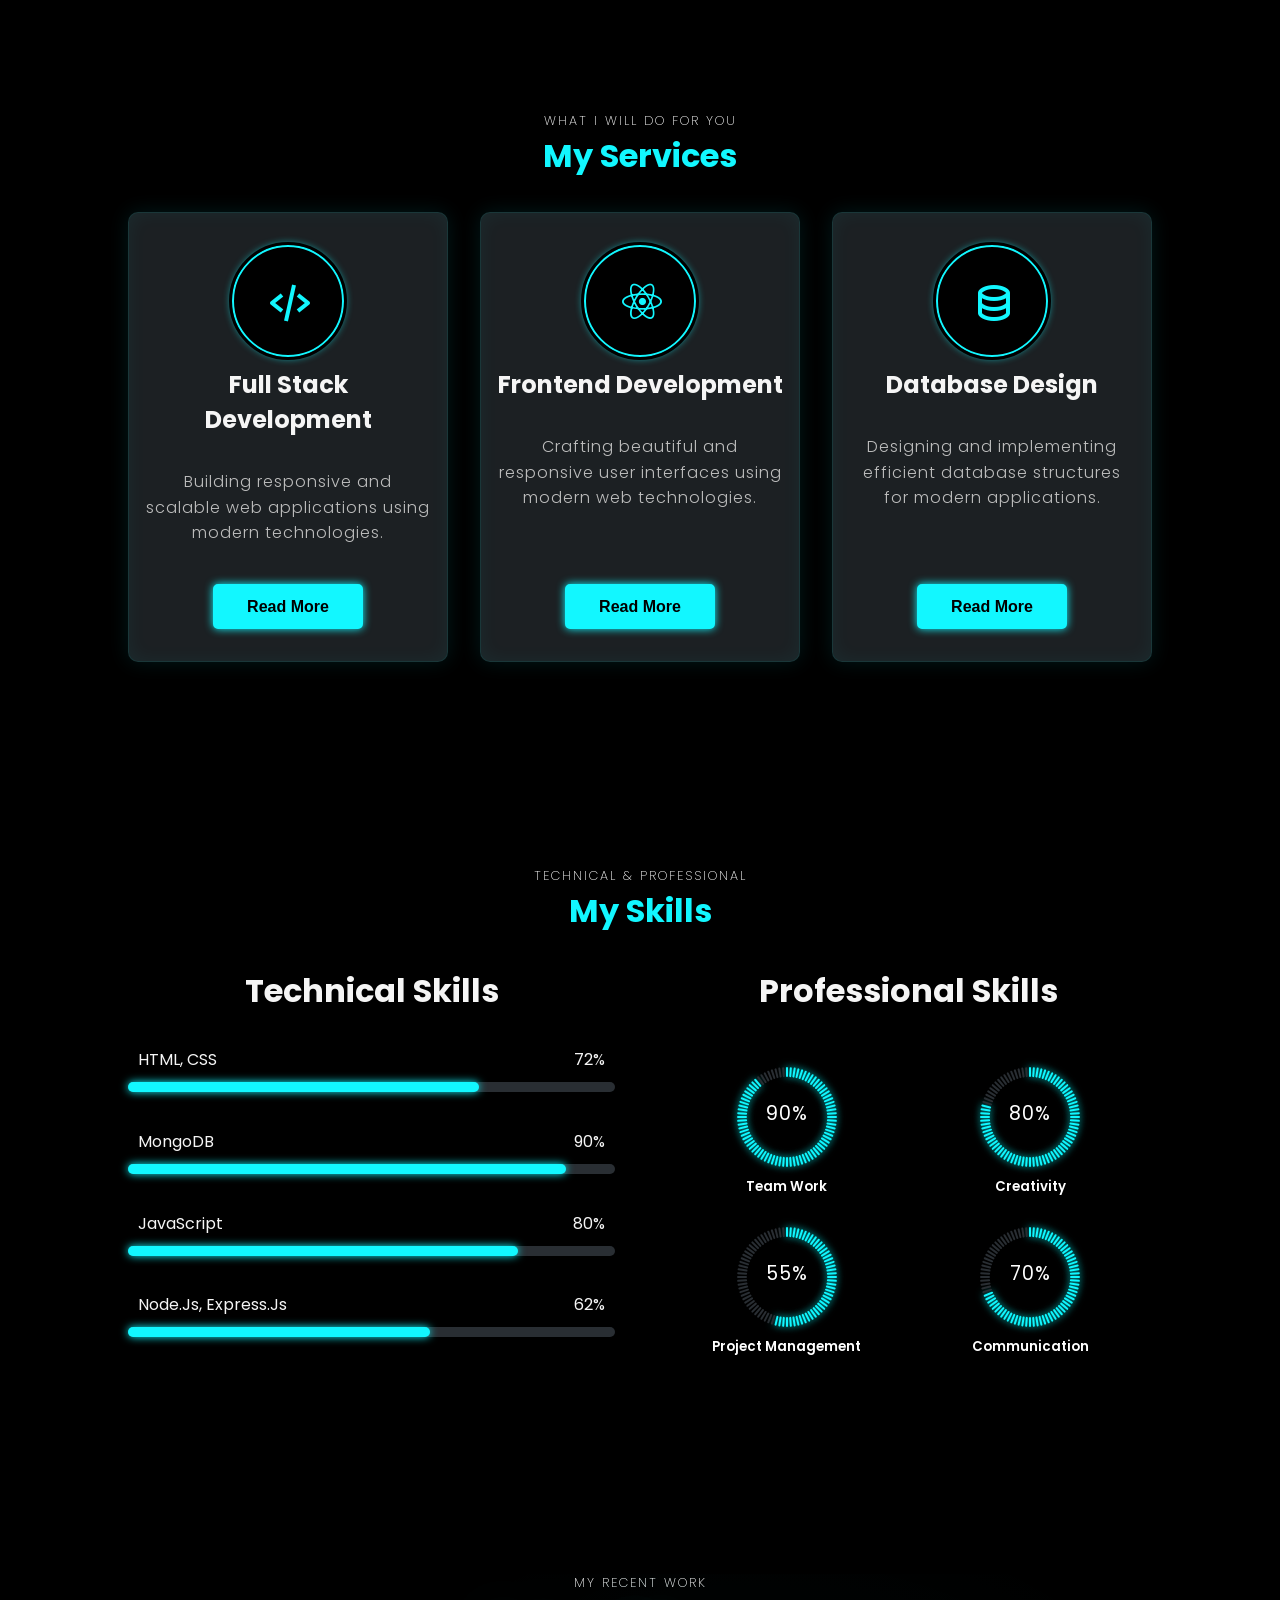
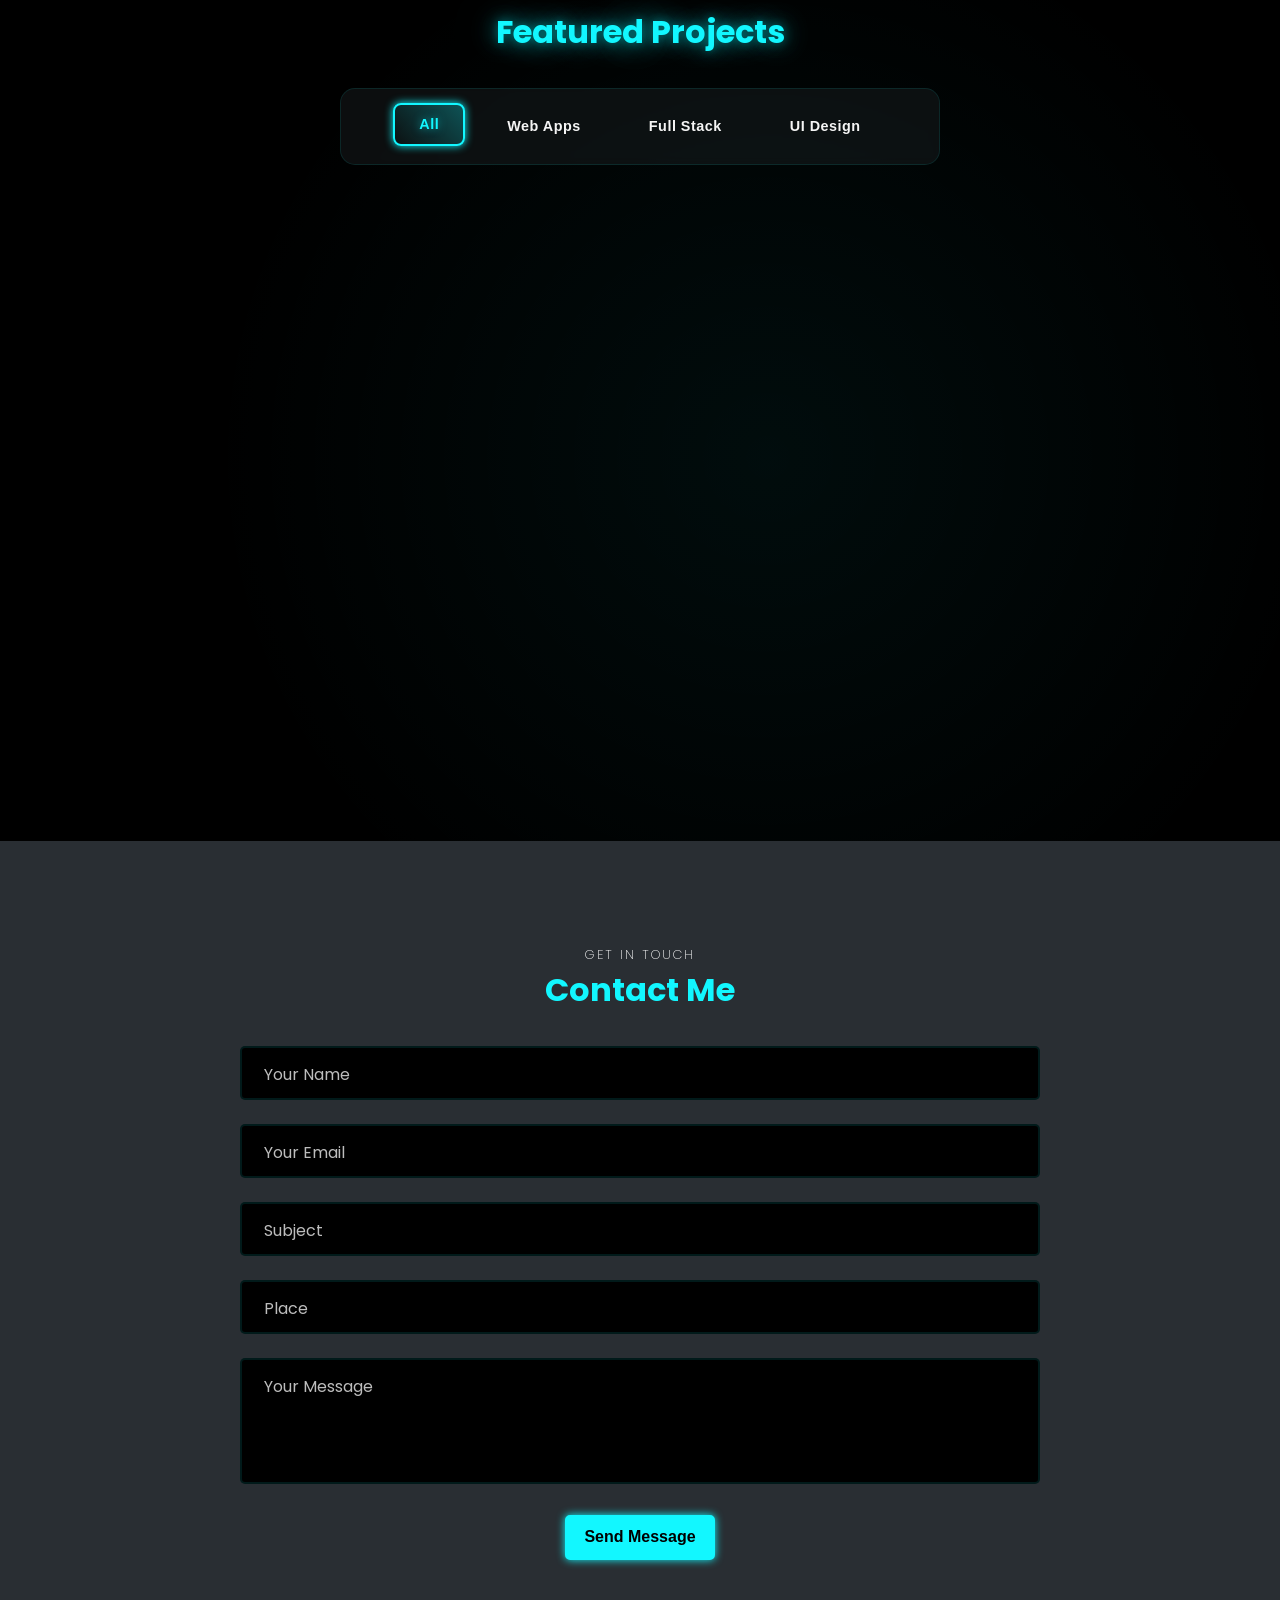
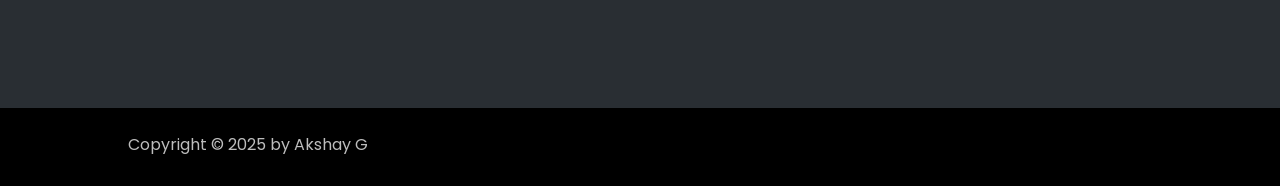
==== commit ba607a82: "Revert "responsiveness" This reverts commit a98c09f4c5a6ff3827df051384d60544e51c9c9d." ====
--- a/index.html
+++ b/index.html
@@ -4,14 +4,11 @@
 <head>
     <meta charset="UTF-8">
     <meta name="viewport" content="width=device-width, initial-scale=1.0">
-    <meta name="description"
-        content="Akshay G - Full Stack Developer & MCA Student. Specialized in React, Node.js, UI/UX, and Web Development. View my portfolio of web applications and design work.">
-    <meta name="keywords"
-        content="Akshay G, Full Stack Developer, Web Developer, UI/UX Designer, React Developer, Node.js, Portfolio, MCA Student">
+    <meta name="description" content="Akshay G - Full Stack Developer & MCA Student. Specialized in React, Node.js, UI/UX, and Web Development. View my portfolio of web applications and design work.">
+    <meta name="keywords" content="Akshay G, Full Stack Developer, Web Developer, UI/UX Designer, React Developer, Node.js, Portfolio, MCA Student">
     <meta name="author" content="Akshay G">
     <meta property="og:title" content="Akshay G - Full Stack Developer Portfolio">
-    <meta property="og:description"
-        content="Full Stack Developer specialized in React, Node.js, and modern web technologies. View my latest projects and skills.">
+    <meta property="og:description" content="Full Stack Developer specialized in React, Node.js, and modern web technologies. View my latest projects and skills.">
     <meta property="og:image" content="./img/mine1.png">
     <meta property="og:url" content="[Your website URL]">
     <meta name="twitter:card" content="summary_large_image">
@@ -352,12 +349,10 @@
                         <span>Express</span>
                     </div>
                     <div class="project-links">
-                        <a href="https://github.com/yourusername/lost-and-found" target="_blank"
-                            rel="noopener noreferrer" class="github-link">
+                        <a href="https://github.com/yourusername/lost-and-found" target="_blank" rel="noopener noreferrer" class="github-link">
                             <i class='bx bxl-github'></i>
                         </a>
-                        <a href="https://lost-and-found-demo.herokuapp.com" target="_blank" rel="noopener noreferrer"
-                            class="link-icon">
+                        <a href="https://lost-and-found-demo.herokuapp.com" target="_blank" rel="noopener noreferrer" class="link-icon">
                             <i class='bx bx-link-external'></i>
                         </a>
                     </div>
@@ -381,12 +376,10 @@
                         <span>JavaScript</span>
                     </div>
                     <div class="project-links">
-                        <a href="https://github.com/yourusername/neumorphic-calculator" target="_blank"
-                            rel="noopener noreferrer" class="github-link">
+                        <a href="https://github.com/yourusername/neumorphic-calculator" target="_blank" rel="noopener noreferrer" class="github-link">
                             <i class='bx bxl-github'></i>
                         </a>
-                        <a href="https://neumorphic-calculator-demo.netlify.app" target="_blank"
-                            rel="noopener noreferrer" class="link-icon">
+                        <a href="https://neumorphic-calculator-demo.netlify.app" target="_blank" rel="noopener noreferrer" class="link-icon">
                             <i class='bx bx-link-external'></i>
                         </a>
                     </div>
@@ -410,12 +403,10 @@
                         <span>JavaScript</span>
                     </div>
                     <div class="project-links">
-                        <a href="https://github.com/yourusername/portfolio" target="_blank" rel="noopener noreferrer"
-                            class="github-link">
+                        <a href="https://github.com/yourusername/portfolio" target="_blank" rel="noopener noreferrer" class="github-link">
                             <i class='bx bxl-github'></i>
                         </a>
-                        <a href="https://your-portfolio-url.com" target="_blank" rel="noopener noreferrer"
-                            class="link-icon">
+                        <a href="https://your-portfolio-url.com" target="_blank" rel="noopener noreferrer" class="link-icon">
                             <i class='bx bx-link-external'></i>
                         </a>
                     </div>
@@ -439,12 +430,10 @@
                         <span>CSS3</span>
                     </div>
                     <div class="project-links">
-                        <a href="https://github.com/yourusername/ecommerce-ui" target="_blank" rel="noopener noreferrer"
-                            class="github-link">
+                        <a href="https://github.com/yourusername/ecommerce-ui" target="_blank" rel="noopener noreferrer" class="github-link">
                             <i class='bx bxl-github'></i>
                         </a>
-                        <a href="https://ecommerce-ui-demo.netlify.app" target="_blank" rel="noopener noreferrer"
-                            class="link-icon">
+                        <a href="https://ecommerce-ui-demo.netlify.app" target="_blank" rel="noopener noreferrer" class="link-icon">
                             <i class='bx bx-link-external'></i>
                         </a>
                     </div>
@@ -453,13 +442,11 @@
         </div>
     </section>
 
-    <!-- Contact ----------------------------------------------------------------------------------------------->
-    <section id="contact" class="contact">
+    <!-- Contact ----------------------------------------------------------------------------------------------->    <section id="contact" class="contact">
         <div class="main-text">
             <span>get in touch</span>
             <h2>Contact Me</h2>
-        </div>
-        <form id="contactForm" action="https://formsubmit.co/86ebdf620317670755f4a27a425d31c0" method="POST">
+        </div>        <form id="contactForm" action="https://formsubmit.co/86ebdf620317670755f4a27a425d31c0" method="POST">
             <input type="hidden" name="_captcha" value="false">
             <input type="hidden" name="_next" value="https://akshayg-portfolio.netlify.app/thanks.html">
             <input type="hidden" name="_template" value="table">
@@ -506,4 +493,4 @@
     <script src="script.js"></script>
 </body>
 
-</html>+</html>
--- a/style.css
+++ b/style.css
@@ -1615,208 +1615,6 @@
     }
 }
 
-/* MEDIA QUERIES FOR RESPONSIVE DESIGN */
-@media (max-width: 991px) {
-    header {
-        padding: 18px 4%;
-    }
-
-    section {
-        padding: 70px 4%;
-    }
-
-    .home {
-        grid-template-columns: 1fr;
-        grid-gap: 2em;
-        text-align: center;
-    }
-
-    .home-image {
-        order: -1;
-    }
-
-    .home-content {
-        max-width: 100%;
-    }
-
-    .home-image .img-box img {
-        max-width: 300px;
-    }
-
-    .liquid-shape {
-        top: 0;
-        display: block;
-    }
-
-    .social-icons {
-        margin: 3rem auto 0;
-    }
-
-    .about {
-        flex-direction: column;
-        text-align: center;
-    }
-
-    .about .img-about {
-        margin: 2rem 0;
-    }
-
-    .about .img-about img {
-        max-width: 300px;
-    }
-
-    .info-about1,
-    .info-about2,
-    .info-about3 {
-        display: block;
-        width: 80px;
-        height: 80px;
-    }
-
-    .info-about1 {
-        left: 5%;
-        top: 30%;
-    }
-
-    .info-about2 {
-        left: 70%;
-        top: 10%;
-    }
-
-    .info-about3 {
-        left: 65%;
-        top: 70%;
-    }
-
-    .skills-main {
-        grid-template-columns: 1fr;
-        padding: 0 20px;
-    }
-
-    .professional {
-        grid-template-columns: repeat(2, 1fr);
-        gap: 20px;
-    }
-
-    .box {
-        margin: 0;
-    }
-
-    .fillter-buttons {
-        margin: 2rem 10px;
-    }
-
-    .portfolio-gallery {
-        grid-template-columns: repeat(auto-fill, minmax(250px, 1fr));
-        padding: 10px;
-    }
-}
-
-@media (max-width: 768px) {
-    :root {
-        --big-font: 2rem;
-        --normal-font: 1.5rem;
-        --h2-font: 2.5rem;
-    }
-
-    #menu-icon {
-        display: block;
-    }
-
-    .navlist {
-        position: absolute;
-        top: -1000px;
-        right: 0;
-        left: 0;
-        display: flex;
-        flex-direction: column;
-        background: rgba(0, 0, 0, 0.9);
-        padding: 20px 0;
-        text-align: center;
-        transition: all .45s ease;
-    }
-
-    .navlist a {
-        display: block;
-        padding: 0.8rem;
-        margin: 0.5rem 0;
-    }
-
-    .navlist.open {
-        top: 100%;
-    }
-
-    .section-services {
-        grid-gap: 1rem;
-    }
-
-    .section-services .service-box {
-        flex: 1 1 250px;
-        padding: 2rem 1rem 4rem;
-    }
-
-    .service-icon {
-        width: 6rem;
-        height: 6rem;
-        font-size: 2.5rem;
-    }
-
-    .port-box:hover {
-        transform: none;
-        box-shadow: var(--neon-box-shadow);
-    }
-
-    .btn-box {
-        width: 280px;
-        margin: 0 auto;
-    }
-
-    .about-content p {
-        margin: 1rem 0 1.5rem;
-    }
-}
-
-@media (max-width: 420px) {
-    .home-image .img-box img {
-        max-width: 250px;
-    }
-
-    .about .img-about img {
-        max-width: 250px;
-    }
-
-    .btn-box {
-        width: 100%;
-        flex-direction: column;
-        gap: 1rem;
-    }
-
-    .btn-box .btn {
-        width: 100%;
-    }
-
-    .info-about1,
-    .info-about2,
-    .info-about3 {
-        width: 70px;
-        height: 70px;
-        font-size: 0.45rem;
-    }
-
-    .service-box {
-        margin: 0 10px;
-    }
-
-    .fillter-buttons {
-        padding: 0.5rem;
-    }
-
-    .fillter-buttons .button {
-        padding: 0.5rem 1rem;
-        font-size: 0.8rem;
-    }
-}
-
 /* SKILL ANIMATIONS */
 @keyframes skillFill {
     0% {
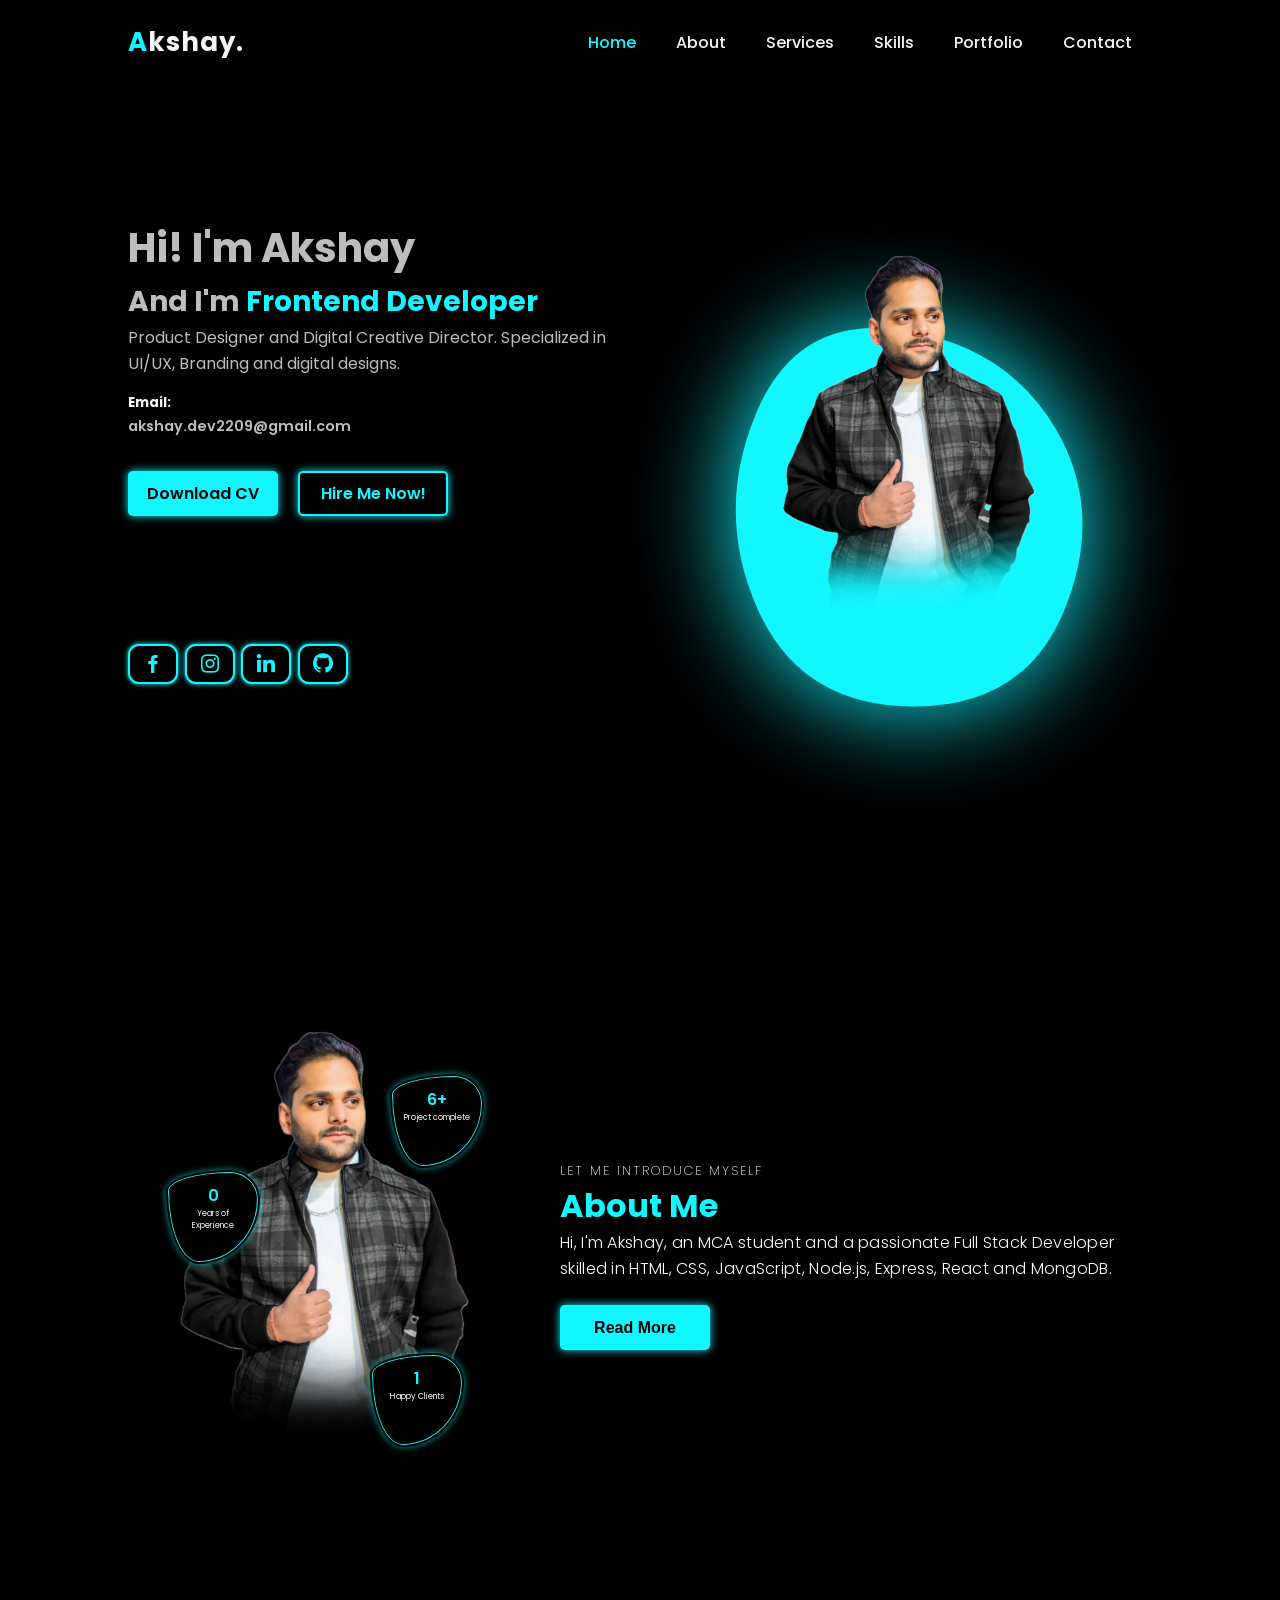
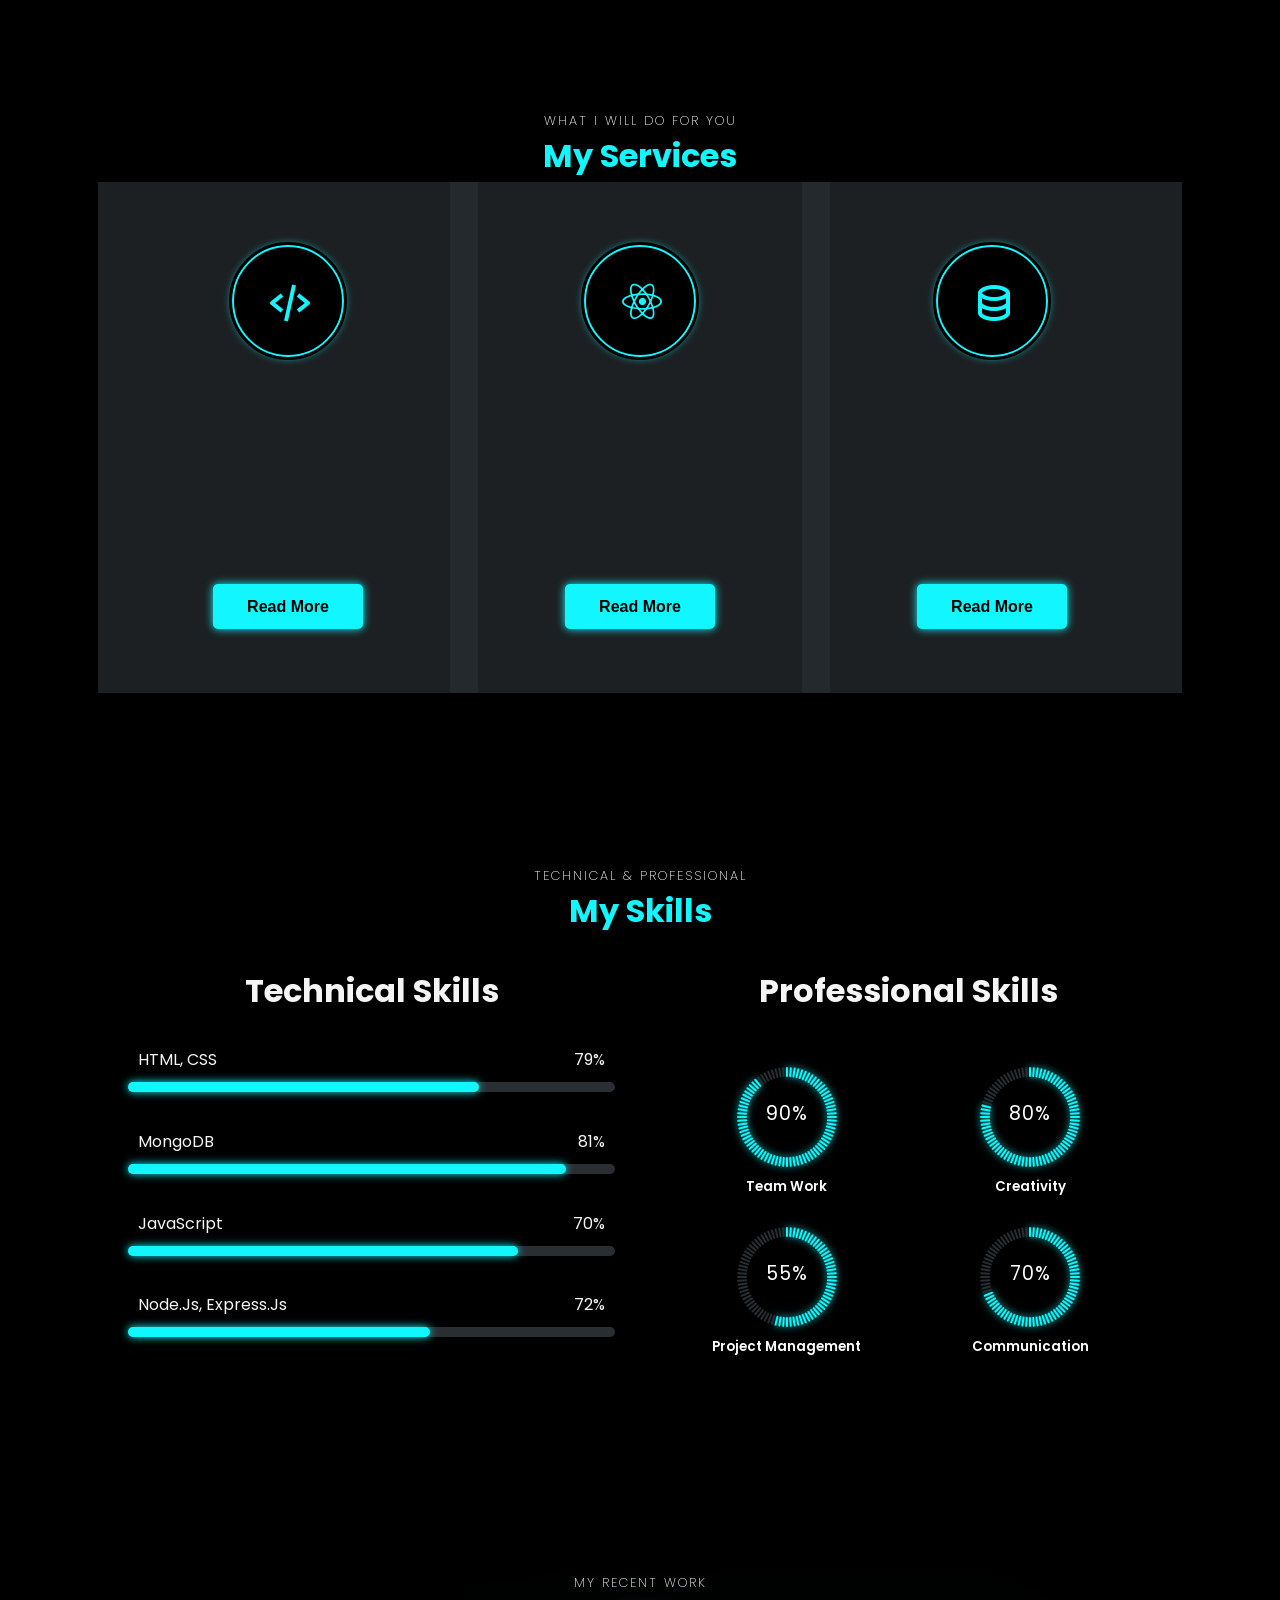
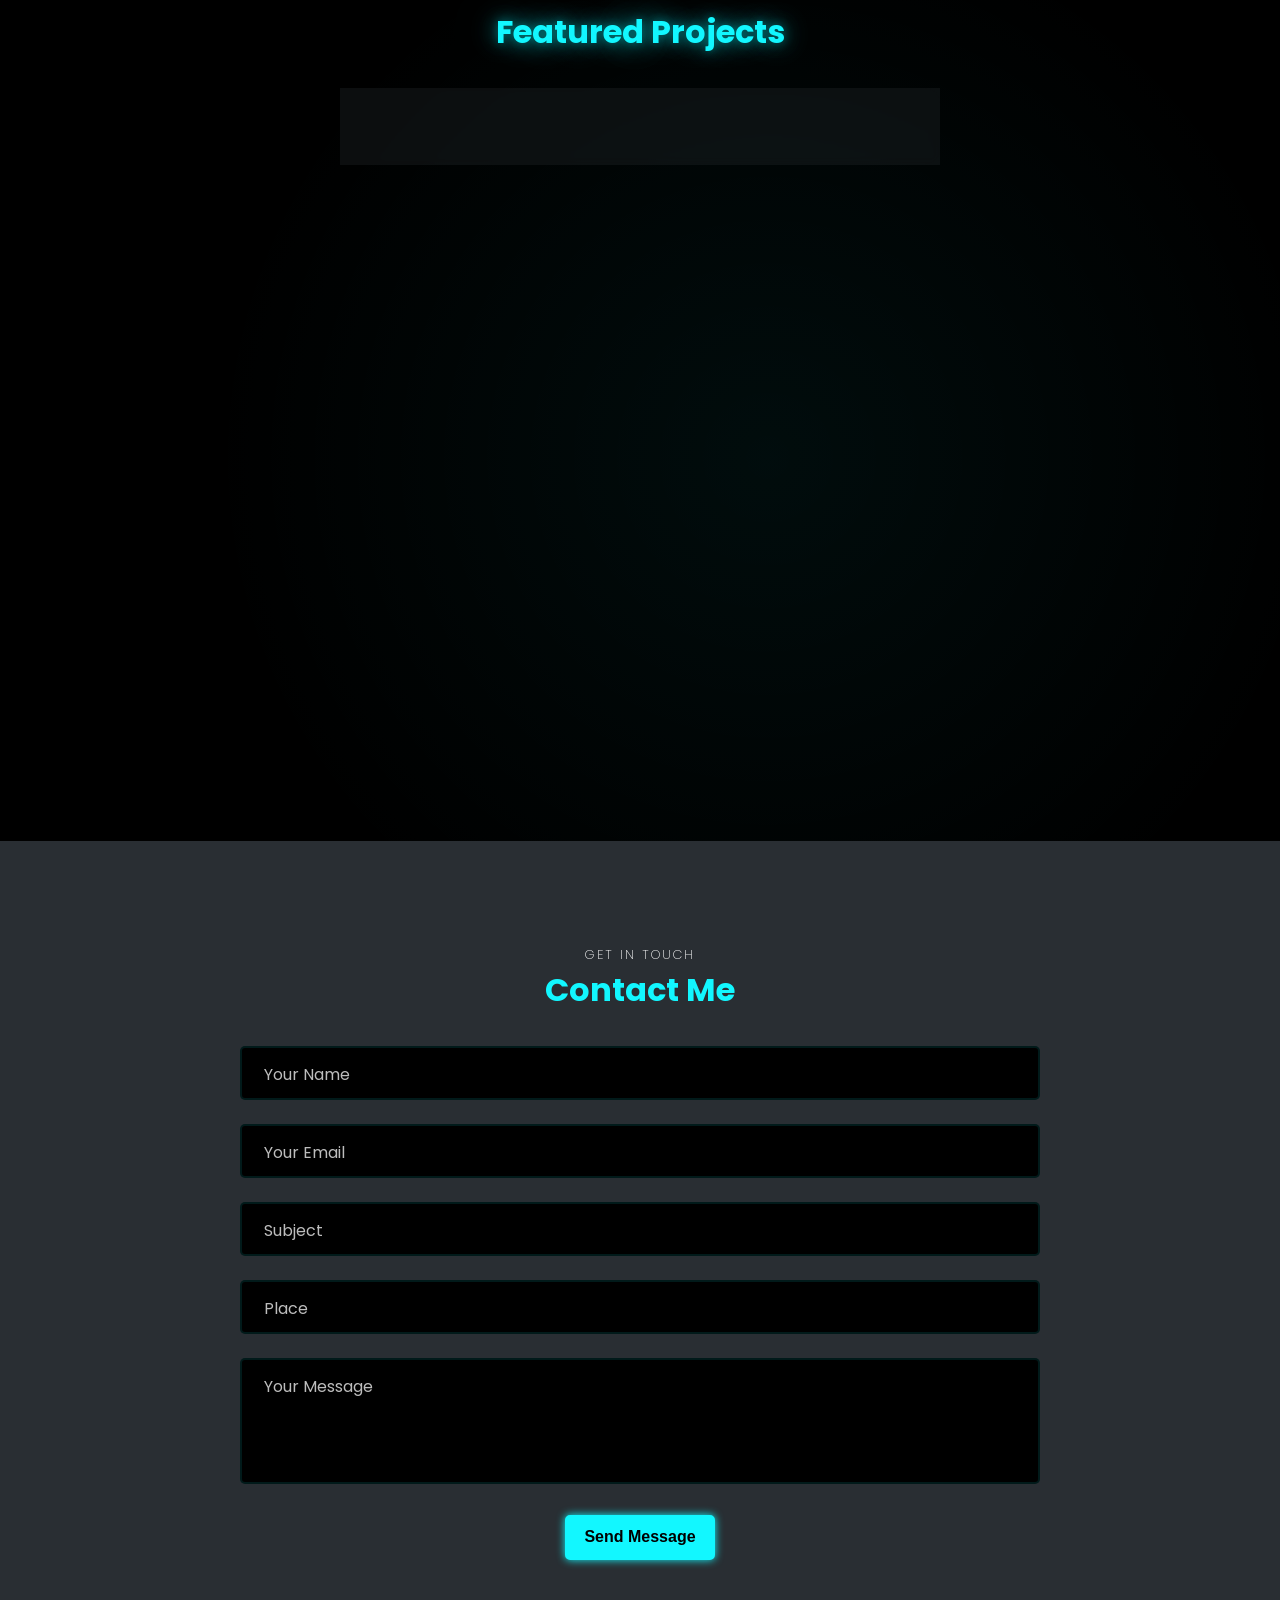
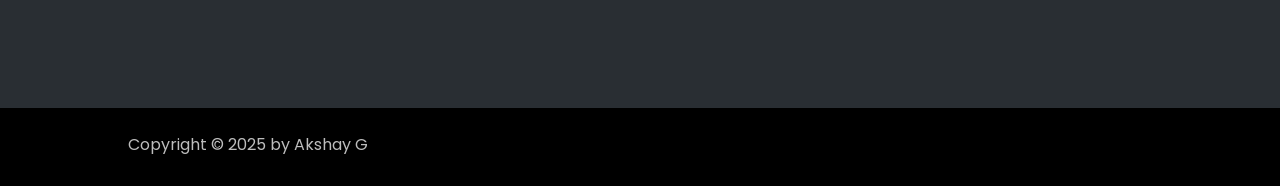
==== commit 6676d890: "updated" ====
--- a/index.html
+++ b/index.html
@@ -4,15 +4,18 @@
 <head>
     <meta charset="UTF-8">
     <meta name="viewport" content="width=device-width, initial-scale=1.0">
-    <meta name="description" content="Akshay G - Full Stack Developer & MCA Student. Specialized in React, Node.js, UI/UX, and Web Development. View my portfolio of web applications and design work.">
-    <meta name="keywords" content="Akshay G, Full Stack Developer, Web Developer, UI/UX Designer, React Developer, Node.js, Portfolio, MCA Student">
+    <meta name="description"
+        content="Akshay - Full Stack Developer & MCA Student. Specialized in React, Node.js, UI/UX, and Web Development. View my portfolio of web applications and design work.">
+    <meta name="keywords"
+        content="Akshay, Full Stack Developer, Web Developer, UI/UX Designer, React Developer, Node.js, Portfolio, MCA Student">
     <meta name="author" content="Akshay G">
     <meta property="og:title" content="Akshay G - Full Stack Developer Portfolio">
-    <meta property="og:description" content="Full Stack Developer specialized in React, Node.js, and modern web technologies. View my latest projects and skills.">
-    <meta property="og:image" content="./img/mine1.png">
-    <meta property="og:url" content="[Your website URL]">
+    <meta property="og:description"
+        content="Full Stack Developer specialized in React, Node.js, and modern web technologies. View my latest projects and skills.">
+    <meta property="og:image" content="./mine1.png">
+    <meta property="og:url" content="[https://akshayg-portfolio.netlify.app](https://akshayg-portfolio.netlify.app)">
     <meta name="twitter:card" content="summary_large_image">
-    <link rel="icon" type="image/png" href="./img/mine1.png">
+    <link rel="icon" type="image/png" href="./images/mine1.png">
     <title>Akshay G || Full Stack Developer Portfolio</title>
     <link rel="stylesheet" href="style.css">
     <link href='https://unpkg.com/boxicons@2.1.4/css/boxicons.min.css' rel='stylesheet'>
@@ -40,14 +43,14 @@
     <!-- Home -------------------------------------------------------------------------------------------------->
     <section id="home" class="home">
         <div class="home-content scroll-scale">
-            <h1>Hi! I'm Akshay G</h1>
+            <h1>Hi! I'm Akshay</h1>
             <div class="change-text">
                 <h3>And I'm</h3>
                 <h3>
                     <span class="word"> MCA&nbsp; Student</span>
                     <span class="word">Frontend&nbsp; Developer</span>
                     <span class="word">Web&nbsp; Designer</span>
-                    <span class="word">Graphic&nbsp; Designer</span>
+                    <span class="word">Full&nbsp; Stack&nbsp; Developer</span>
                     <span class="word">UX/UI&nbsp; Developer</span>
                 </h3>
             </div>
@@ -58,7 +61,7 @@
             <div class="info-box">
                 <div class="email-info">
                     <h5>Email:</h5>
-                    <span>akshayrealvlogs@gmail.com</span>
+                    <span>akshay.dev2209@gmail.com</span>
                 </div>
             </div>
 
@@ -74,14 +77,14 @@
                     rel="noopener noreferrer"><i class='bx bxl-instagram'></i></a>
                 <a href="https://www.linkedin.com/in/itsakshayg?utm_source=share&utm_campaign=share_via&utm_content=profile&utm_medium=android_app"
                     target="_blank" rel="noopener noreferrer"><i class='bx bxl-linkedin'></i></a>
-                <a href="https://wa.me/qr/T6UBEYBQN64MN1" target="_blank" rel="noopener noreferrer"><i
-                        class='bx bxl-whatsapp'></i></a>
+                <a href="https://github.com/Akshay0922" target="_blank" rel="noopener noreferrer"><i
+                        class='bx bxl-github'></i></a>
             </div>
         </div>
 
         <div class="home-image scroll-scale">
             <div class="img-box">
-                <img src="./mine1.png" alt="Akshay G - Full Stack Developer" loading="lazy">
+                <img src="./images/mine1.png" alt="Akshay G - Full Stack Developer" loading="lazy">
             </div>
             <!-- https://lokesh-coder.github.io/blobs.app/?e=6&gw=6&se=2&c=d1d8e0&o=0 -->
             <div class="liquid-shape">
@@ -127,17 +130,17 @@
     <!-- About ------------------------------------------------------------------------------------------------->
     <section id="about" class="about">
         <div class="img-about scroll-scale">
-            <img src="./mine1.png" alt="">
+            <img src="./images/mine1.png" alt="">
             <div class="info-about1">
                 <span>0</span>
                 <p>Years of Experience</p>
             </div>
             <div class="info-about2">
-                <span>10+</span>
+                <span>6+</span>
                 <p>Project complete</p>
             </div>
             <div class="info-about3">
-                <span>0</span>
+                <span>1</span>
                 <p>Happy Clients</p>
             </div>
         </div>
@@ -145,7 +148,6 @@
         <div class="about-content scroll-scale">
             <span>Let me introduce myself</span>
             <h2>About Me</h2>
-            <h3>A story of good</h3>
             <p>Hi, I'm Akshay, an MCA student and a passionate Full Stack Developer skilled in HTML, CSS, JavaScript,
                 Node.js, Express, React and MongoDB. </p>
             <p class="read-more-text">
@@ -239,7 +241,7 @@
                 <div class="skill-bar">
                     <div class="info">
                         <p>HTML, CSS</p>
-                        <p>72%</p>
+                        <p>79%</p>
                     </div>
                     <div class="bar">
                         <span class="html"></span>
@@ -249,7 +251,7 @@
                 <div class="skill-bar">
                     <div class="info">
                         <p>MongoDB</p>
-                        <p>90%</p>
+                        <p>81%</p>
                     </div>
                     <div class="bar">
                         <span class="figma"></span>
@@ -259,7 +261,7 @@
                 <div class="skill-bar">
                     <div class="info">
                         <p>JavaScript</p>
-                        <p>80%</p>
+                        <p>70%</p>
                     </div>
                     <div class="bar">
                         <span class="javascript"></span>
@@ -269,7 +271,7 @@
                 <div class="skill-bar">
                     <div class="info">
                         <p>Node.Js, Express.Js</p>
-                        <p>62%</p>
+                        <p>72%</p>
                     </div>
                     <div class="bar">
                         <span class="css"></span>
@@ -325,9 +327,9 @@
         <div class="container">
             <div class="fillter-buttons scroll-scale">
                 <button class="button active" data-filter="all">All</button>
-                <button class="button" data-filter="web">Web Apps</button>
+                <button class="button" data-filter="web">Frontend</button>
                 <button class="button" data-filter="fullstack">Full Stack</button>
-                <button class="button" data-filter="ui">UI Design</button>
+                <button class="button" data-filter="ui">Others</button>
             </div>
         </div>
 
@@ -349,10 +351,12 @@
                         <span>Express</span>
                     </div>
                     <div class="project-links">
-                        <a href="https://github.com/yourusername/lost-and-found" target="_blank" rel="noopener noreferrer" class="github-link">
+                        <a href="https://github.com/yourusername/lost-and-found" target="_blank"
+                            rel="noopener noreferrer" class="github-link">
                             <i class='bx bxl-github'></i>
                         </a>
-                        <a href="https://lost-and-found-demo.herokuapp.com" target="_blank" rel="noopener noreferrer" class="link-icon">
+                        <a href="https://lost-and-found-demo.herokuapp.com" target="_blank" rel="noopener noreferrer"
+                            class="link-icon">
                             <i class='bx bx-link-external'></i>
                         </a>
                     </div>
@@ -376,10 +380,12 @@
                         <span>JavaScript</span>
                     </div>
                     <div class="project-links">
-                        <a href="https://github.com/yourusername/neumorphic-calculator" target="_blank" rel="noopener noreferrer" class="github-link">
+                        <a href="https://github.com/yourusername/neumorphic-calculator" target="_blank"
+                            rel="noopener noreferrer" class="github-link">
                             <i class='bx bxl-github'></i>
                         </a>
-                        <a href="https://neumorphic-calculator-demo.netlify.app" target="_blank" rel="noopener noreferrer" class="link-icon">
+                        <a href="https://neumorphic-calculator-demo.netlify.app" target="_blank"
+                            rel="noopener noreferrer" class="link-icon">
                             <i class='bx bx-link-external'></i>
                         </a>
                     </div>
@@ -403,10 +409,12 @@
                         <span>JavaScript</span>
                     </div>
                     <div class="project-links">
-                        <a href="https://github.com/yourusername/portfolio" target="_blank" rel="noopener noreferrer" class="github-link">
+                        <a href="https://github.com/yourusername/portfolio" target="_blank" rel="noopener noreferrer"
+                            class="github-link">
                             <i class='bx bxl-github'></i>
                         </a>
-                        <a href="https://your-portfolio-url.com" target="_blank" rel="noopener noreferrer" class="link-icon">
+                        <a href="https://your-portfolio-url.com" target="_blank" rel="noopener noreferrer"
+                            class="link-icon">
                             <i class='bx bx-link-external'></i>
                         </a>
                     </div>
@@ -430,10 +438,12 @@
                         <span>CSS3</span>
                     </div>
                     <div class="project-links">
-                        <a href="https://github.com/yourusername/ecommerce-ui" target="_blank" rel="noopener noreferrer" class="github-link">
+                        <a href="https://github.com/yourusername/ecommerce-ui" target="_blank" rel="noopener noreferrer"
+                            class="github-link">
                             <i class='bx bxl-github'></i>
                         </a>
-                        <a href="https://ecommerce-ui-demo.netlify.app" target="_blank" rel="noopener noreferrer" class="link-icon">
+                        <a href="https://ecommerce-ui-demo.netlify.app" target="_blank" rel="noopener noreferrer"
+                            class="link-icon">
                             <i class='bx bx-link-external'></i>
                         </a>
                     </div>
@@ -442,11 +452,13 @@
         </div>
     </section>
 
-    <!-- Contact ----------------------------------------------------------------------------------------------->    <section id="contact" class="contact">
+    <!-- Contact ----------------------------------------------------------------------------------------------->
+    <section id="contact" class="contact">
         <div class="main-text">
             <span>get in touch</span>
             <h2>Contact Me</h2>
-        </div>        <form id="contactForm" action="https://formsubmit.co/86ebdf620317670755f4a27a425d31c0" method="POST">
+        </div>
+        <form id="contactForm" action="https://formsubmit.co/86ebdf620317670755f4a27a425d31c0" method="POST">
             <input type="hidden" name="_captcha" value="false">
             <input type="hidden" name="_next" value="https://akshayg-portfolio.netlify.app/thanks.html">
             <input type="hidden" name="_template" value="table">
@@ -493,4 +505,4 @@
     <script src="script.js"></script>
 </body>
 
-</html>
+</html>
--- a/style.css
+++ b/style.css
@@ -1111,7 +1111,7 @@
 
     .navlist {
         transition: transform 0.4s cubic-bezier(0.4, 0, 0.2, 1),
-                    opacity 0.4s ease;
+            opacity 0.4s ease;
         transform: translateY(-100%);
         opacity: 0;
     }
@@ -1132,12 +1132,29 @@
         transform: translateX(0);
     }
 
-    .navlist.open li:nth-child(1) { transition-delay: 0.1s; }
-    .navlist.open li:nth-child(2) { transition-delay: 0.2s; }
-    .navlist.open li:nth-child(3) { transition-delay: 0.3s; }
-    .navlist.open li:nth-child(4) { transition-delay: 0.4s; }
-    .navlist.open li:nth-child(5) { transition-delay: 0.5s; }
-    .navlist.open li:nth-child(6) { transition-delay: 0.6s; }
+    .navlist.open li:nth-child(1) {
+        transition-delay: 0.1s;
+    }
+
+    .navlist.open li:nth-child(2) {
+        transition-delay: 0.2s;
+    }
+
+    .navlist.open li:nth-child(3) {
+        transition-delay: 0.3s;
+    }
+
+    .navlist.open li:nth-child(4) {
+        transition-delay: 0.4s;
+    }
+
+    .navlist.open li:nth-child(5) {
+        transition-delay: 0.5s;
+    }
+
+    .navlist.open li:nth-child(6) {
+        transition-delay: 0.6s;
+    }
 }
 
 @media (max-width: 480px) {
@@ -1286,8 +1303,13 @@
 }
 
 @keyframes rotate {
-    from { transform: rotate(0deg); }
-    to { transform: rotate(360deg); }
+    from {
+        transform: rotate(0deg);
+    }
+
+    to {
+        transform: rotate(360deg);
+    }
 }
 
 .formBtn .btn.sending::after {
@@ -1661,9 +1683,19 @@
 }
 
 @keyframes shake {
-    0%, 100% { transform: translateX(0); }
-    25% { transform: translateX(-5px); }
-    75% { transform: translateX(5px); }
+
+    0%,
+    100% {
+        transform: translateX(0);
+    }
+
+    25% {
+        transform: translateX(-5px);
+    }
+
+    75% {
+        transform: translateX(5px);
+    }
 }
 
 .form-group .error-message {
@@ -1673,7 +1705,7 @@
     display: none;
 }
 
-.form-group input:invalid + .error-message {
+.form-group input:invalid+.error-message {
     display: block;
 }
 
@@ -1735,8 +1767,13 @@
 }
 
 @keyframes spin {
-    0% { transform: rotate(0deg); }
-    100% { transform: rotate(360deg); }
+    0% {
+        transform: rotate(0deg);
+    }
+
+    100% {
+        transform: rotate(360deg);
+    }
 }
 
 /* Section reveal animations */
@@ -1752,9 +1789,26 @@
 }
 
 /* Stagger animation for sections */
-section:nth-child(2) { transition-delay: 0.1s; }
-section:nth-child(3) { transition-delay: 0.2s; }
-section:nth-child(4) { transition-delay: 0.3s; }
-section:nth-child(5) { transition-delay: 0.4s; }
-section:nth-child(6) { transition-delay: 0.5s; }
-section:nth-child(7) { transition-delay: 0.6s; }+section:nth-child(2) {
+    transition-delay: 0.1s;
+}
+
+section:nth-child(3) {
+    transition-delay: 0.2s;
+}
+
+section:nth-child(4) {
+    transition-delay: 0.3s;
+}
+
+section:nth-child(5) {
+    transition-delay: 0.4s;
+}
+
+section:nth-child(6) {
+    transition-delay: 0.5s;
+}
+
+section:nth-child(7) {
+    transition-delay: 0.6s;
+}
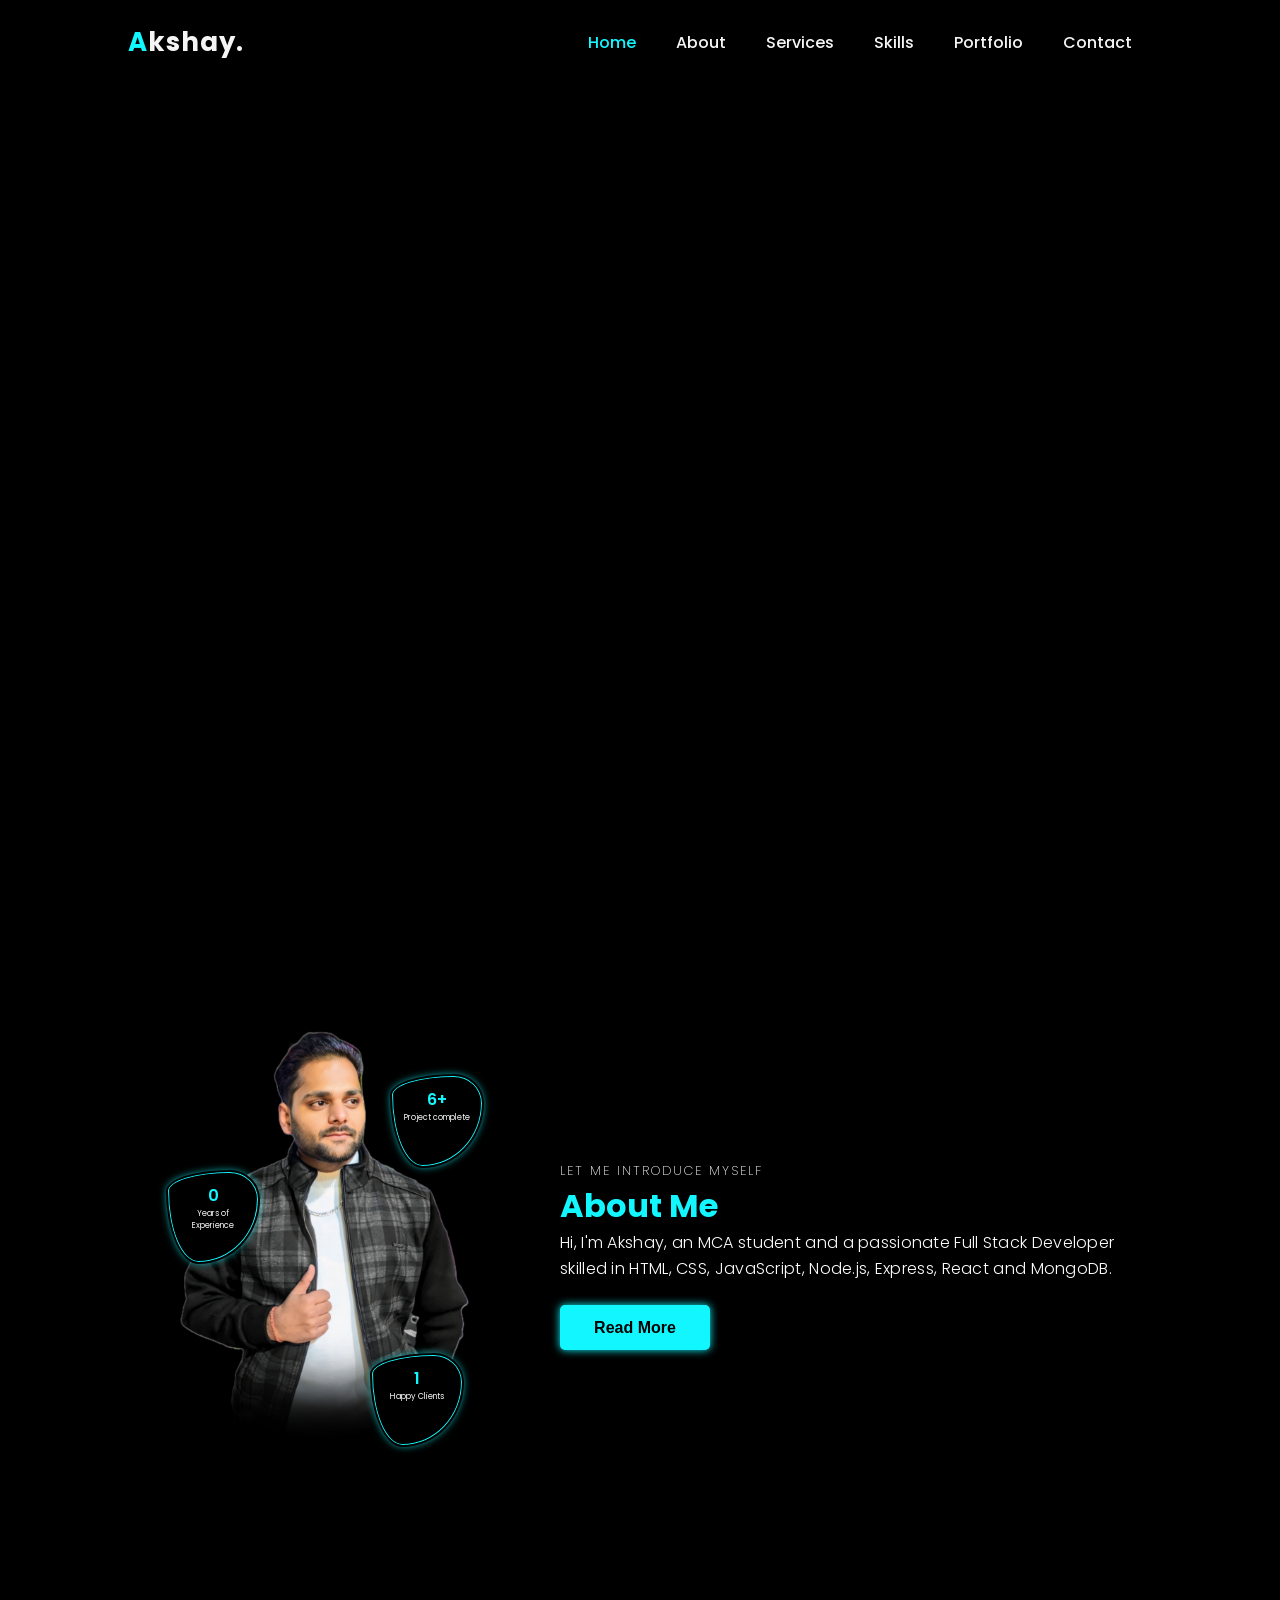
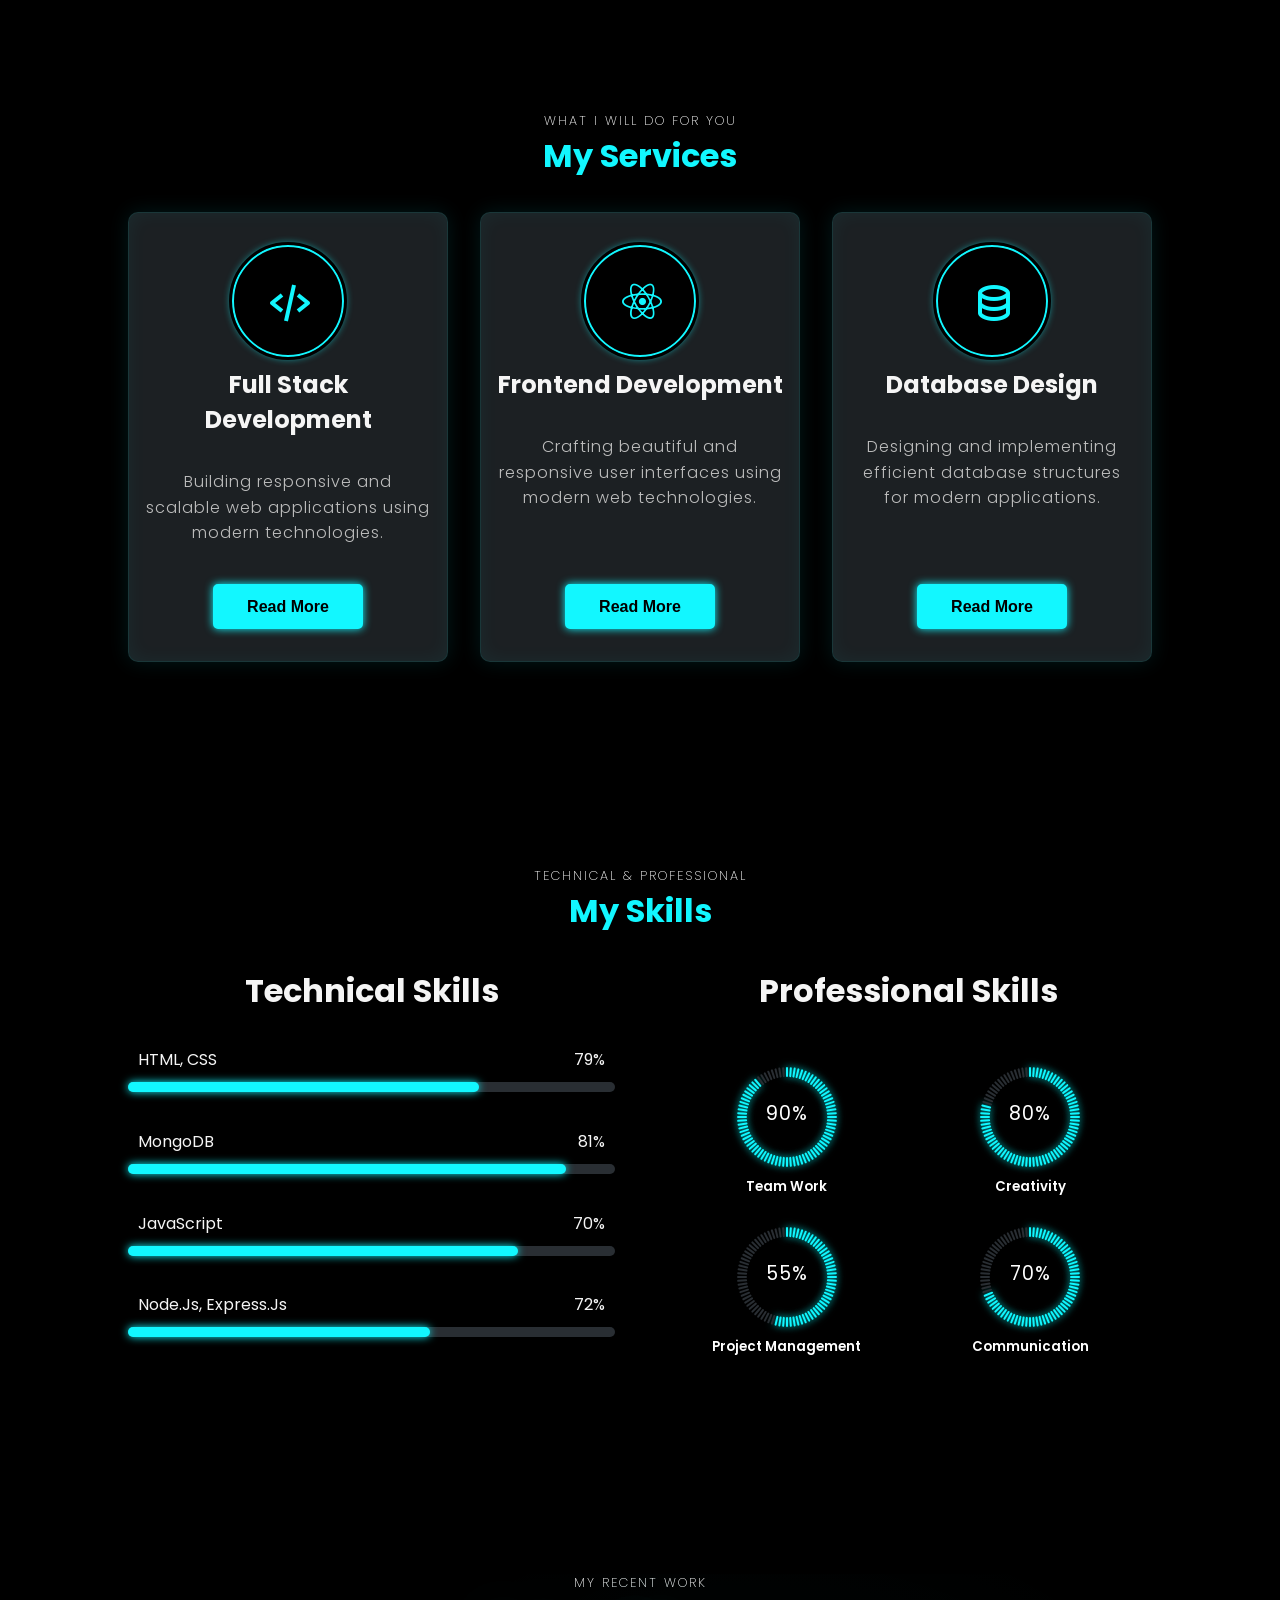
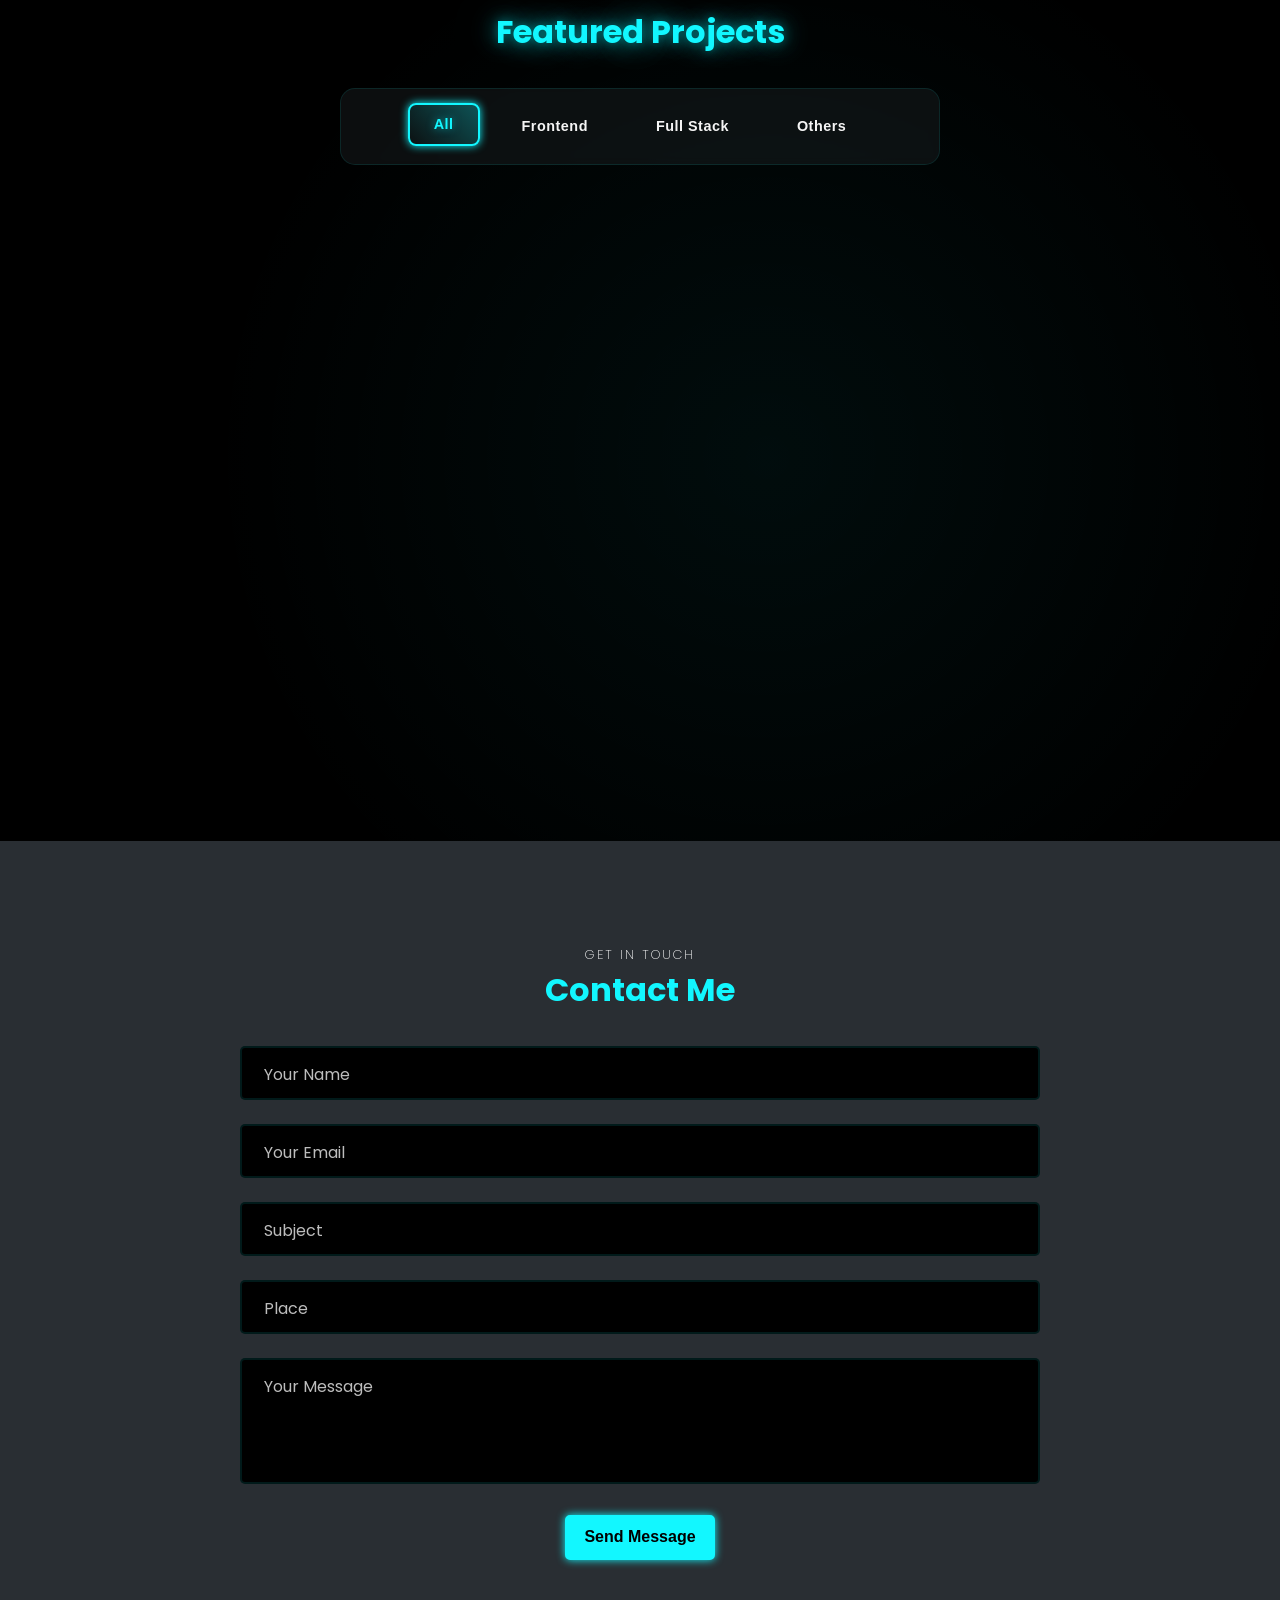
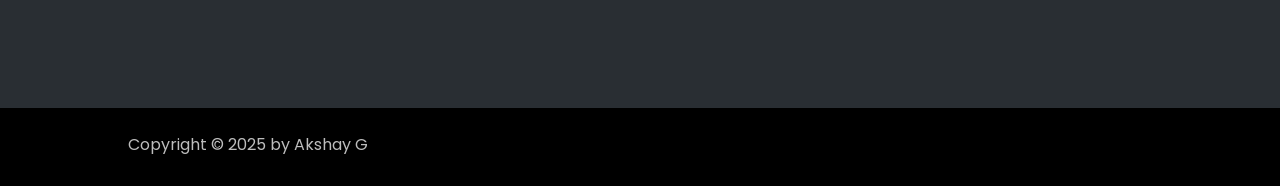
==== commit 1322caf7: "new updated" ====
--- a/index.html
+++ b/index.html
@@ -337,7 +337,7 @@
             <!-- Project 1 -->
             <div class="port-box mix web fullstack" data-ref="web fullstack">
                 <div class="port-image">
-                    <img src="./1.jpg" alt="Lost and Found System" loading="lazy">
+                    <img src="./images/1.jpg" alt="Lost and Found System" loading="lazy">
                 </div>
                 <div class="port-content">
                     <h3>Virtual Lost & Found</h3>
@@ -366,7 +366,7 @@
             <!-- Project 2 -->
             <div class="port-box mix web ui" data-ref="web ui">
                 <div class="port-image">
-                    <img src="./2.jpg" alt="Neumorphism Calculator" loading="lazy">
+                    <img src="./images/2.jpg" alt="Neumorphism Calculator" loading="lazy">
                 </div>
                 <div class="port-content">
                     <h3>Neumorphic Calculator</h3>
@@ -395,7 +395,7 @@
             <!-- Project 3 -->
             <div class="port-box mix fullstack" data-ref="fullstack">
                 <div class="port-image">
-                    <img src="./3.jpg" alt="Portfolio Website" loading="lazy">
+                    <img src="./images/3.jpg" alt="Portfolio Website" loading="lazy">
                 </div>
                 <div class="port-content">
                     <h3>Portfolio Website</h3>
@@ -424,7 +424,7 @@
             <!-- Project 4 -->
             <div class="port-box mix ui" data-ref="ui">
                 <div class="port-image">
-                    <img src="./4.jpg" alt="E-commerce UI" loading="lazy">
+                    <img src="./images/4.jpg" alt="E-commerce UI" loading="lazy">
                 </div>
                 <div class="port-content">
                     <h3>E-commerce UI Design</h3>
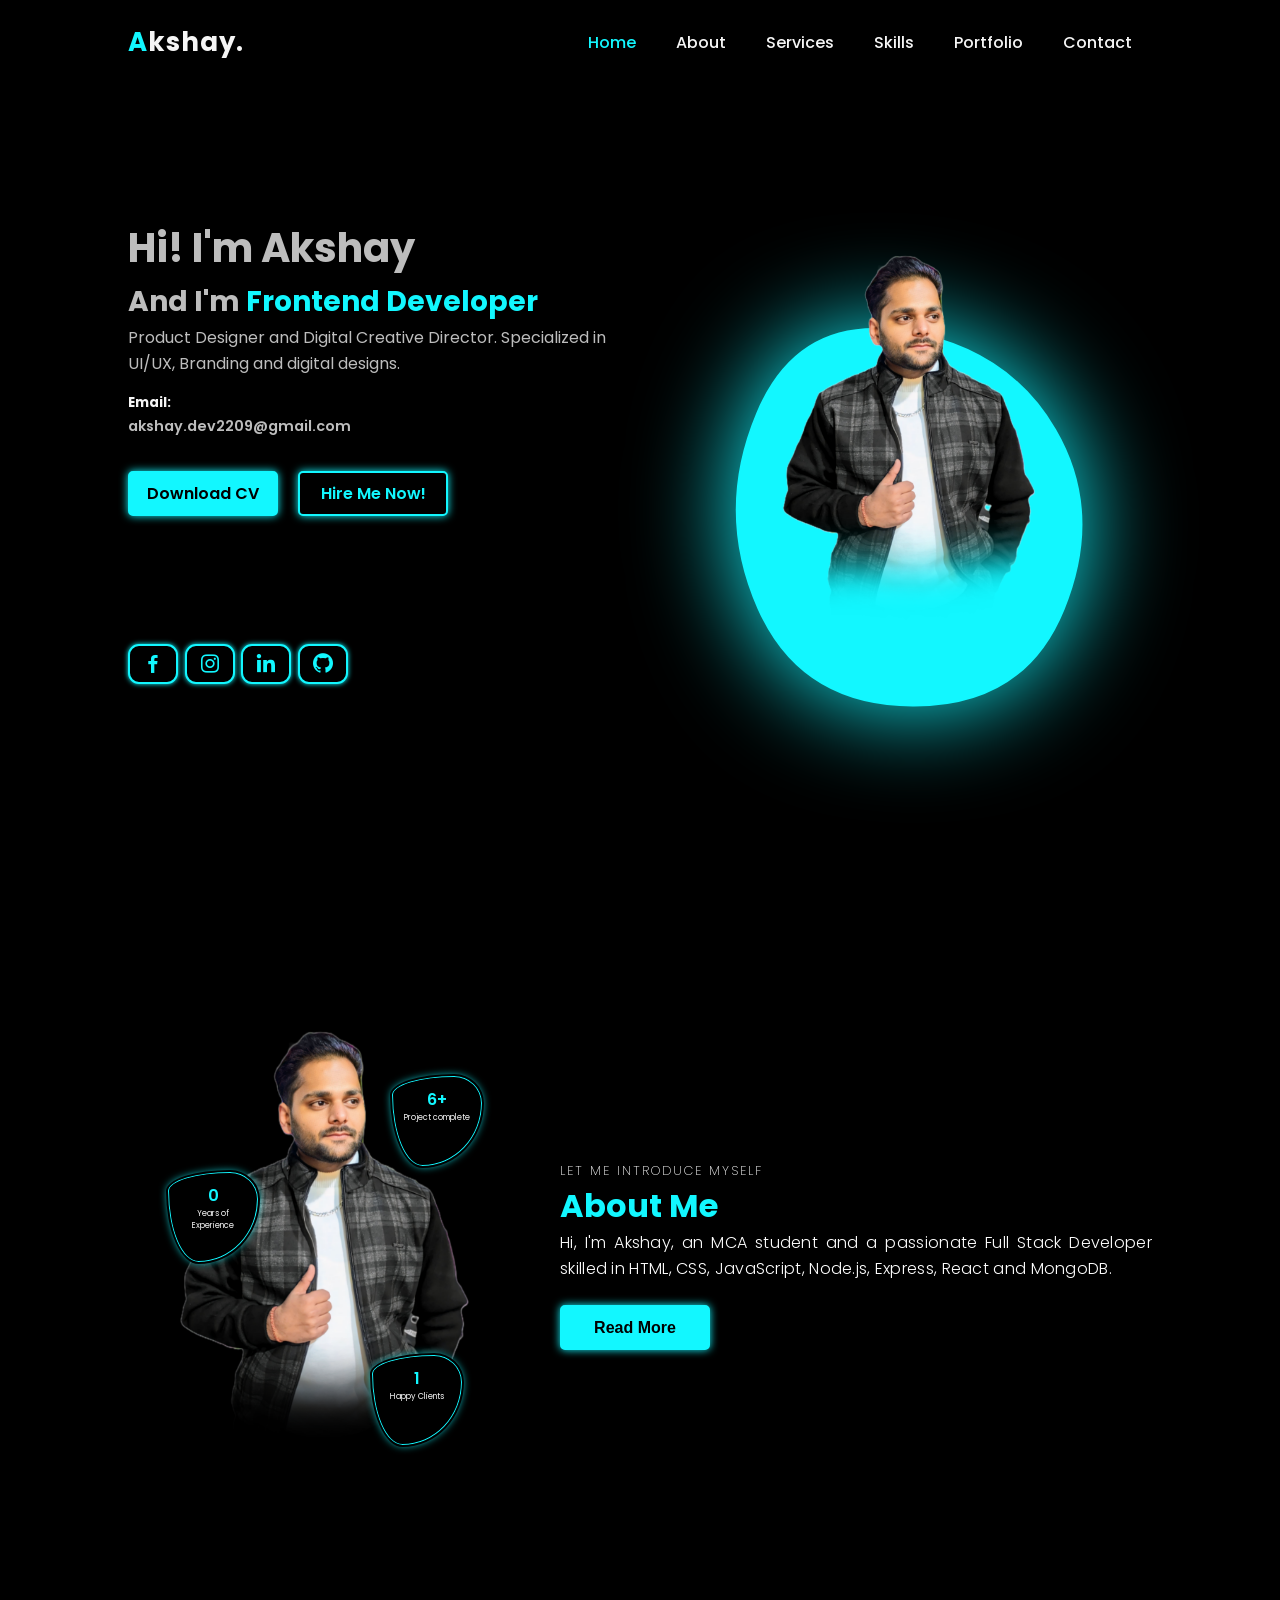
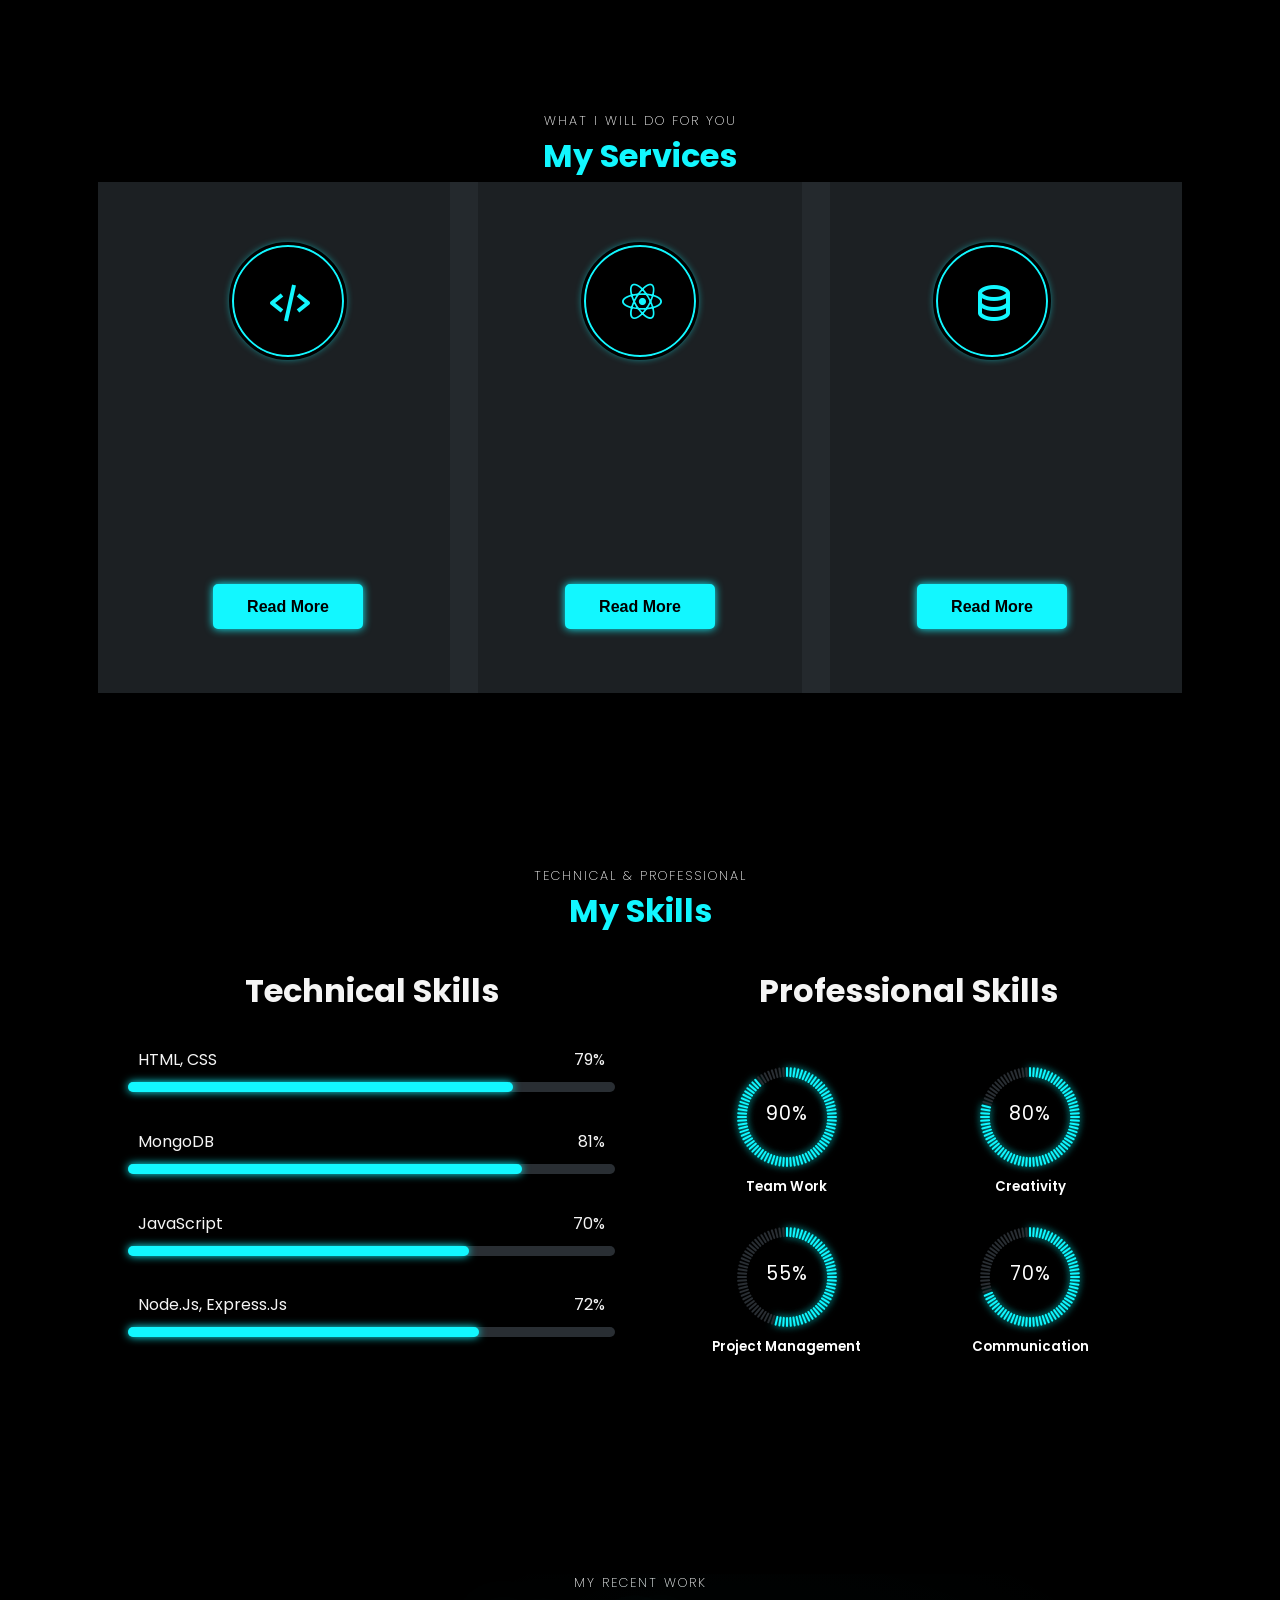
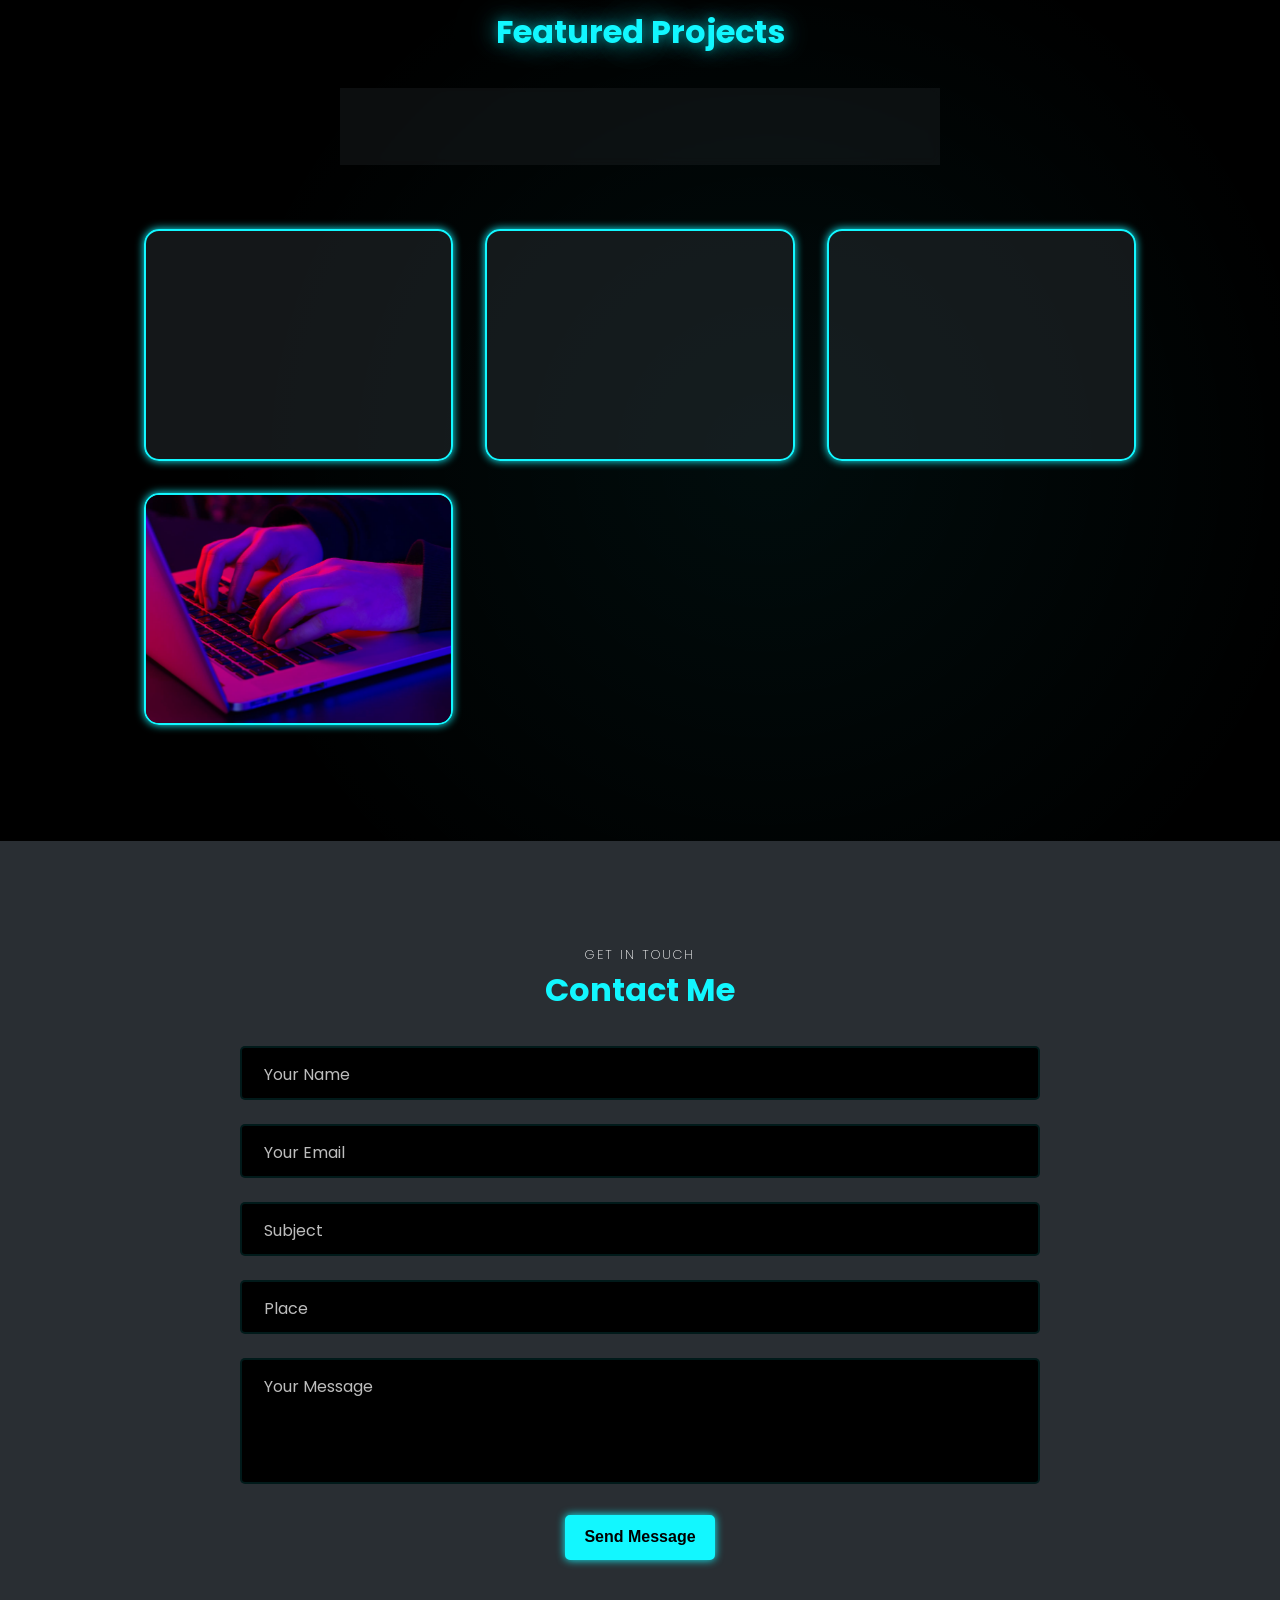
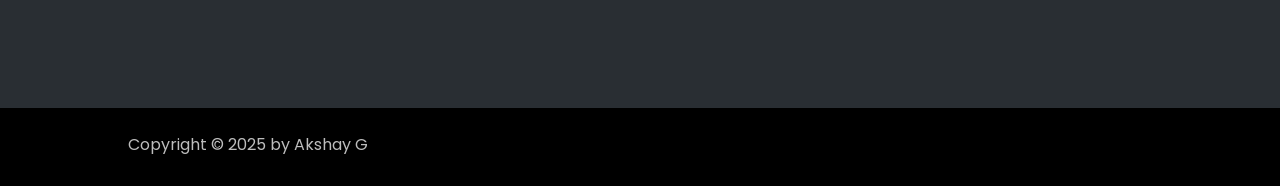
==== commit c211ec2c: "all done" ====
--- a/index.html
+++ b/index.html
@@ -337,18 +337,20 @@
             <!-- Project 1 -->
             <div class="port-box mix web fullstack" data-ref="web fullstack">
                 <div class="port-image">
-                    <img src="./images/1.jpg" alt="Lost and Found System" loading="lazy">
+                    <img src="./images/1.jpg" alt="Digital Library" loading="lazy">
                 </div>
                 <div class="port-content">
-                    <h3>Virtual Lost & Found</h3>
-                    <p>
-                        A full-stack web platform built with Node.js and MongoDB that helps users post and search for
-                        lost/found items. Features include smart filtering, real-time matching, and user authentication.
+                    <h3>Digital Library</h3>
+                    <p>
+                        A complete digital library platform that allows users to manage, search, and access books and
+                        resources
+                        online. Includes features like user authentication, book cataloging, borrowing/return tracking,
+                        and
+                        responsive UI.
                     </p>
                     <div class="tech-stack">
-                        <span>Node.js</span>
-                        <span>MongoDB</span>
-                        <span>Express</span>
+                        <span>React.js</span>
+                        <span>Bootstrap</span>
                     </div>
                     <div class="project-links">
                         <a href="https://github.com/yourusername/lost-and-found" target="_blank"
@@ -366,13 +368,45 @@
             <!-- Project 2 -->
             <div class="port-box mix web ui" data-ref="web ui">
                 <div class="port-image">
-                    <img src="./images/2.jpg" alt="Neumorphism Calculator" loading="lazy">
+                    <img src="./images/2.jpg" alt="Library Management System" loading="lazy">
                 </div>
                 <div class="port-content">
-                    <h3>Neumorphic Calculator</h3>
-                    <p>
-                        Modern calculator application featuring neumorphic design, animated dark mode toggle,
-                        and history tracking functionality. Built with vanilla JavaScript for optimal performance.
+                    <h3>Library Management System</h3>
+                    <p>
+                        A full-stack system designed to manage libraries efficiently. It includes book issue/return
+                        management,
+                        student records, admin panel, and search functionality powered by MongoDB and Express.js.
+                    </p>
+                    <div class="tech-stack">
+                        <span>React.js</span>
+                        <span>Node.js</span>
+                        <span>Express.js</span>
+                        <span>MongoDB</span>
+                    </div>
+                    <div class="project-links">
+                        <a href="https://github.com/yourusername/neumorphic-calculator" target="_blank"
+                            rel="noopener noreferrer" class="github-link">
+                            <i class='bx bxl-github'></i>
+                        </a>
+                        <a href="https://neumorphic-calculator-demo.netlify.app" target="_blank"
+                            rel="noopener noreferrer" class="link-icon">
+                            <i class='bx bx-link-external'></i>
+                        </a>
+                    </div>
+                </div>
+            </div>
+
+            <!-- Project 3 -->
+            <div class="port-box mix fullstack" data-ref="fullstack">
+                <div class="port-image">
+                    <img src="./images/3.jpg" alt="Personal Portfolio" loading="lazy">
+                </div>
+                <div class="port-content">
+                    <h3>Personal Portfolio</h3>
+                    <p>
+                        A modern personal portfolio website showcasing projects, skills, and achievements. Built with
+                        responsive
+                        design, smooth animations, and integrated contact form for professional networking.
                     </p>
                     <div class="tech-stack">
                         <span>HTML5</span>
@@ -380,35 +414,6 @@
                         <span>JavaScript</span>
                     </div>
                     <div class="project-links">
-                        <a href="https://github.com/yourusername/neumorphic-calculator" target="_blank"
-                            rel="noopener noreferrer" class="github-link">
-                            <i class='bx bxl-github'></i>
-                        </a>
-                        <a href="https://neumorphic-calculator-demo.netlify.app" target="_blank"
-                            rel="noopener noreferrer" class="link-icon">
-                            <i class='bx bx-link-external'></i>
-                        </a>
-                    </div>
-                </div>
-            </div>
-
-            <!-- Project 3 -->
-            <div class="port-box mix fullstack" data-ref="fullstack">
-                <div class="port-image">
-                    <img src="./images/3.jpg" alt="Portfolio Website" loading="lazy">
-                </div>
-                <div class="port-content">
-                    <h3>Portfolio Website</h3>
-                    <p>
-                        Modern portfolio website with smooth animations, responsive design, and dynamic content loading.
-                        Features include dark mode, filterable projects, and contact form integration.
-                    </p>
-                    <div class="tech-stack">
-                        <span>React</span>
-                        <span>CSS3</span>
-                        <span>JavaScript</span>
-                    </div>
-                    <div class="project-links">
                         <a href="https://github.com/yourusername/portfolio" target="_blank" rel="noopener noreferrer"
                             class="github-link">
                             <i class='bx bxl-github'></i>
@@ -424,18 +429,17 @@
             <!-- Project 4 -->
             <div class="port-box mix ui" data-ref="ui">
                 <div class="port-image">
-                    <img src="./images/4.jpg" alt="E-commerce UI" loading="lazy">
+                    <img src="./images/4.jpg" alt="Lets Change" loading="lazy">
                 </div>
                 <div class="port-content">
-                    <h3>E-commerce UI Design</h3>
-                    <p>
-                        Modern e-commerce interface with focus on user experience and conversion optimization.
-                        Features include dynamic product filtering, cart management, and responsive design.
+                    <h3>Lets Change</h3>
+                    <p>
+                        A MERN-based social platform designed to encourage positive change. It allows users to share
+                        ideas,
+                        collaborate on initiatives, and track progress with interactive dashboards.
                     </p>
                     <div class="tech-stack">
-                        <span>Figma</span>
-                        <span>HTML5</span>
-                        <span>CSS3</span>
+                        <span>MERN</span>
                     </div>
                     <div class="project-links">
                         <a href="https://github.com/yourusername/ecommerce-ui" target="_blank" rel="noopener noreferrer"
--- a/style.css
+++ b/style.css
@@ -13,7 +13,6 @@
 :root {
     --text-color: #f5f5f5;
     --hover-color: #12f7ff;
-    /* --bg-color: #250821; */
     --bg-color: black;
     --secon-bg-color: #292e33;
     --big-font: 2.5rem;
@@ -406,6 +405,7 @@
     line-height: 1.6;
     letter-spacing: 0.3px;
     font-size: 1rem;
+    text-align: justify;
 }
 
 .about-content p.read-more-text {
@@ -761,22 +761,22 @@
 }
 
 .skill-bar .bar .html {
+    width: 79%;
+    animation: html 2s;
+}
+
+.skill-bar .bar .figma {
+    width: 81%;
+    animation: figma 3s;
+}
+
+.skill-bar .bar .javascript {
+    width: 70%;
+    animation: javascript 4s;
+}
+
+.skill-bar .bar .css {
     width: 72%;
-    animation: html 2s;
-}
-
-.skill-bar .bar .figma {
-    width: 90%;
-    animation: figma 3s;
-}
-
-.skill-bar .bar .javascript {
-    width: 80%;
-    animation: javascript 4s;
-}
-
-.skill-bar .bar .css {
-    width: 62%;
     animation: css 5s;
 }
 
@@ -1270,6 +1270,7 @@
     overflow: hidden;
     z-index: 1;
     border: 2px solid var(--hover-color);
+    cursor: pointer;
 }
 
 .formBtn .btn:hover {
@@ -1447,7 +1448,7 @@
     }
 
     100% {
-        width: 72%;
+        width: 79%;
     }
 }
 
@@ -1457,7 +1458,7 @@
     }
 
     100% {
-        width: 90%;
+        width: 81%;
     }
 }
 
@@ -1467,7 +1468,7 @@
     }
 
     100% {
-        width: 80%;
+        width: 70%;
     }
 }
 
@@ -1477,7 +1478,7 @@
     }
 
     100% {
-        width: 62%;
+        width: 72%;
     }
 }
 
@@ -1548,6 +1549,8 @@
     #menu-icon {
         display: block;
         transition: all .4s ease;
+        background: none;
+        color: #12f7ff;
     }
 
     #menu-icon.bx-x {
@@ -1654,19 +1657,19 @@
 }
 
 .skill-bar .bar .html {
+    --skill-level: 79%;
+}
+
+.skill-bar .bar .figma {
+    --skill-level: 81%;
+}
+
+.skill-bar .bar .javascript {
+    --skill-level: 70%;
+}
+
+.skill-bar .bar .css {
     --skill-level: 72%;
-}
-
-.skill-bar .bar .figma {
-    --skill-level: 90%;
-}
-
-.skill-bar .bar .javascript {
-    --skill-level: 80%;
-}
-
-.skill-bar .bar .css {
-    --skill-level: 62%;
 }
 
 .parallax-scroll {
@@ -1702,6 +1705,7 @@
     color: #ff3333;
     font-size: 0.8rem;
     margin-top: 0.2rem;
+    text-transform: capitalize;
     display: none;
 }
 
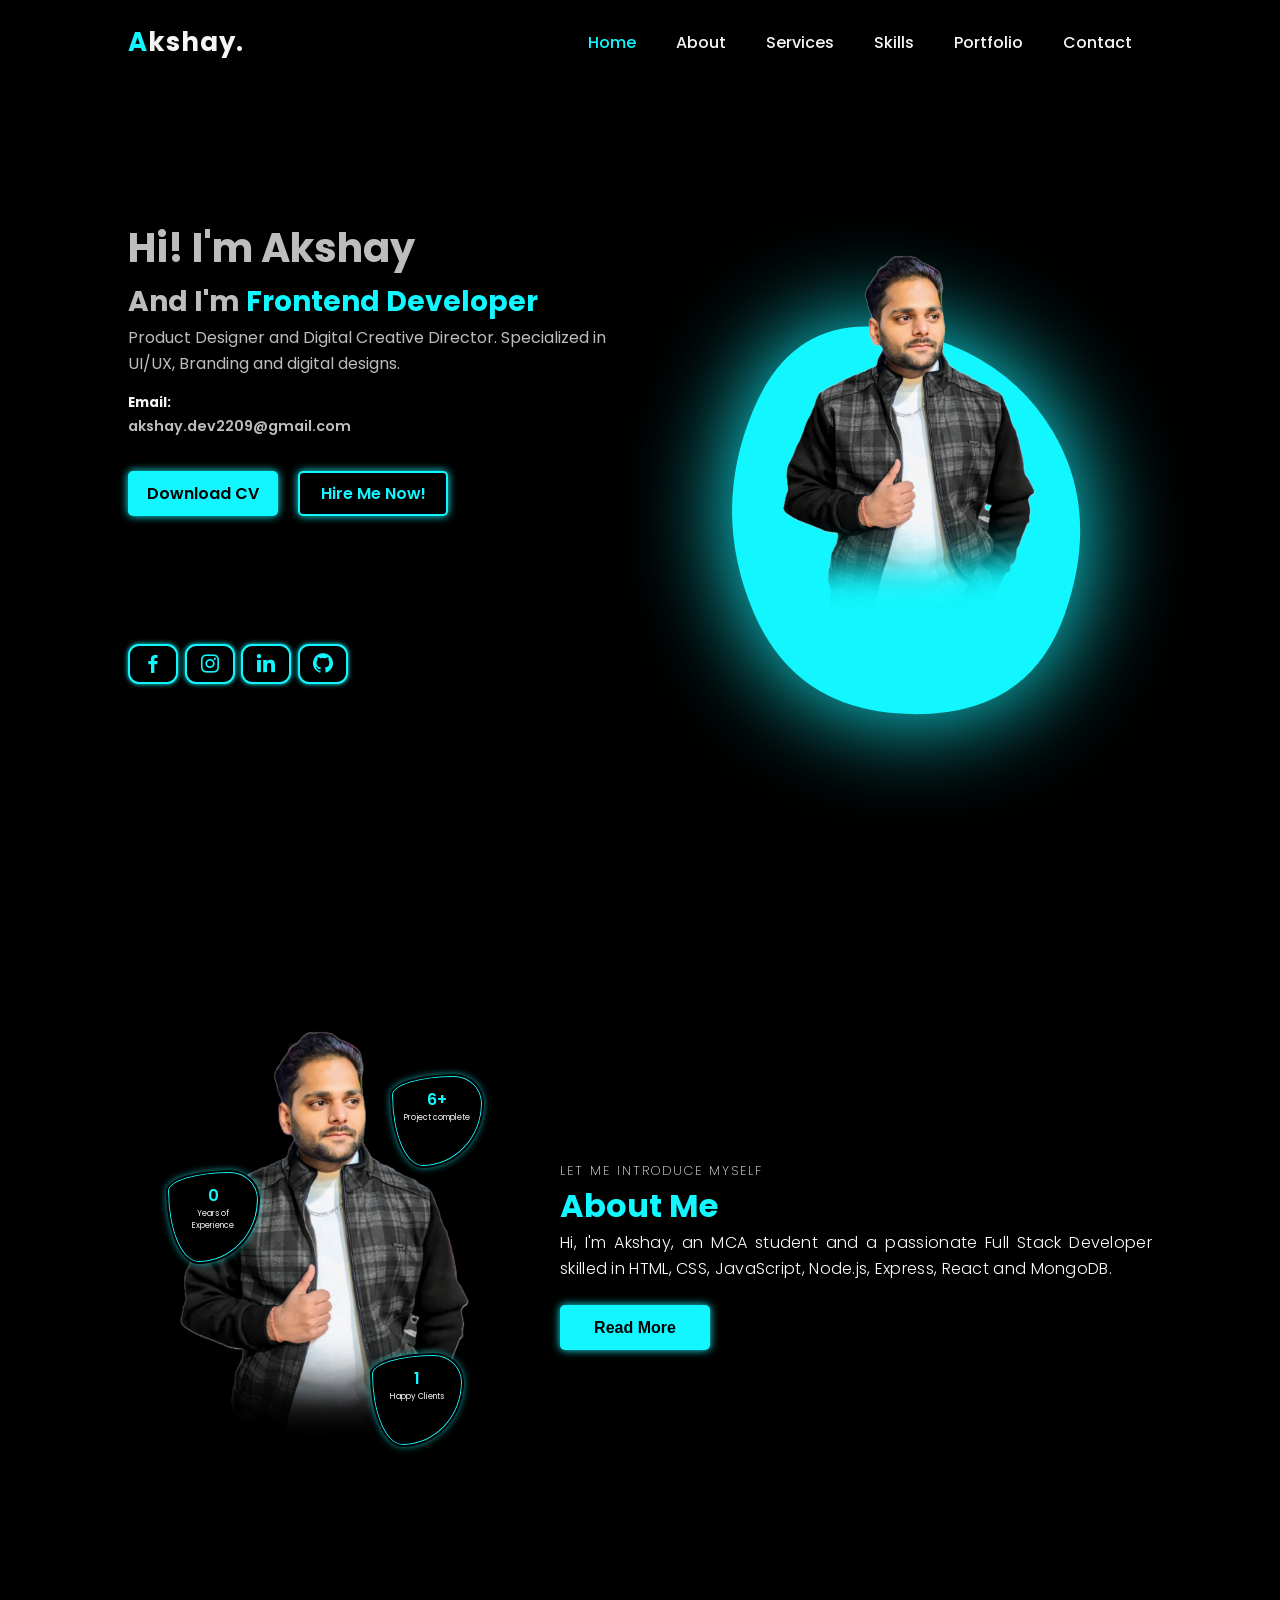
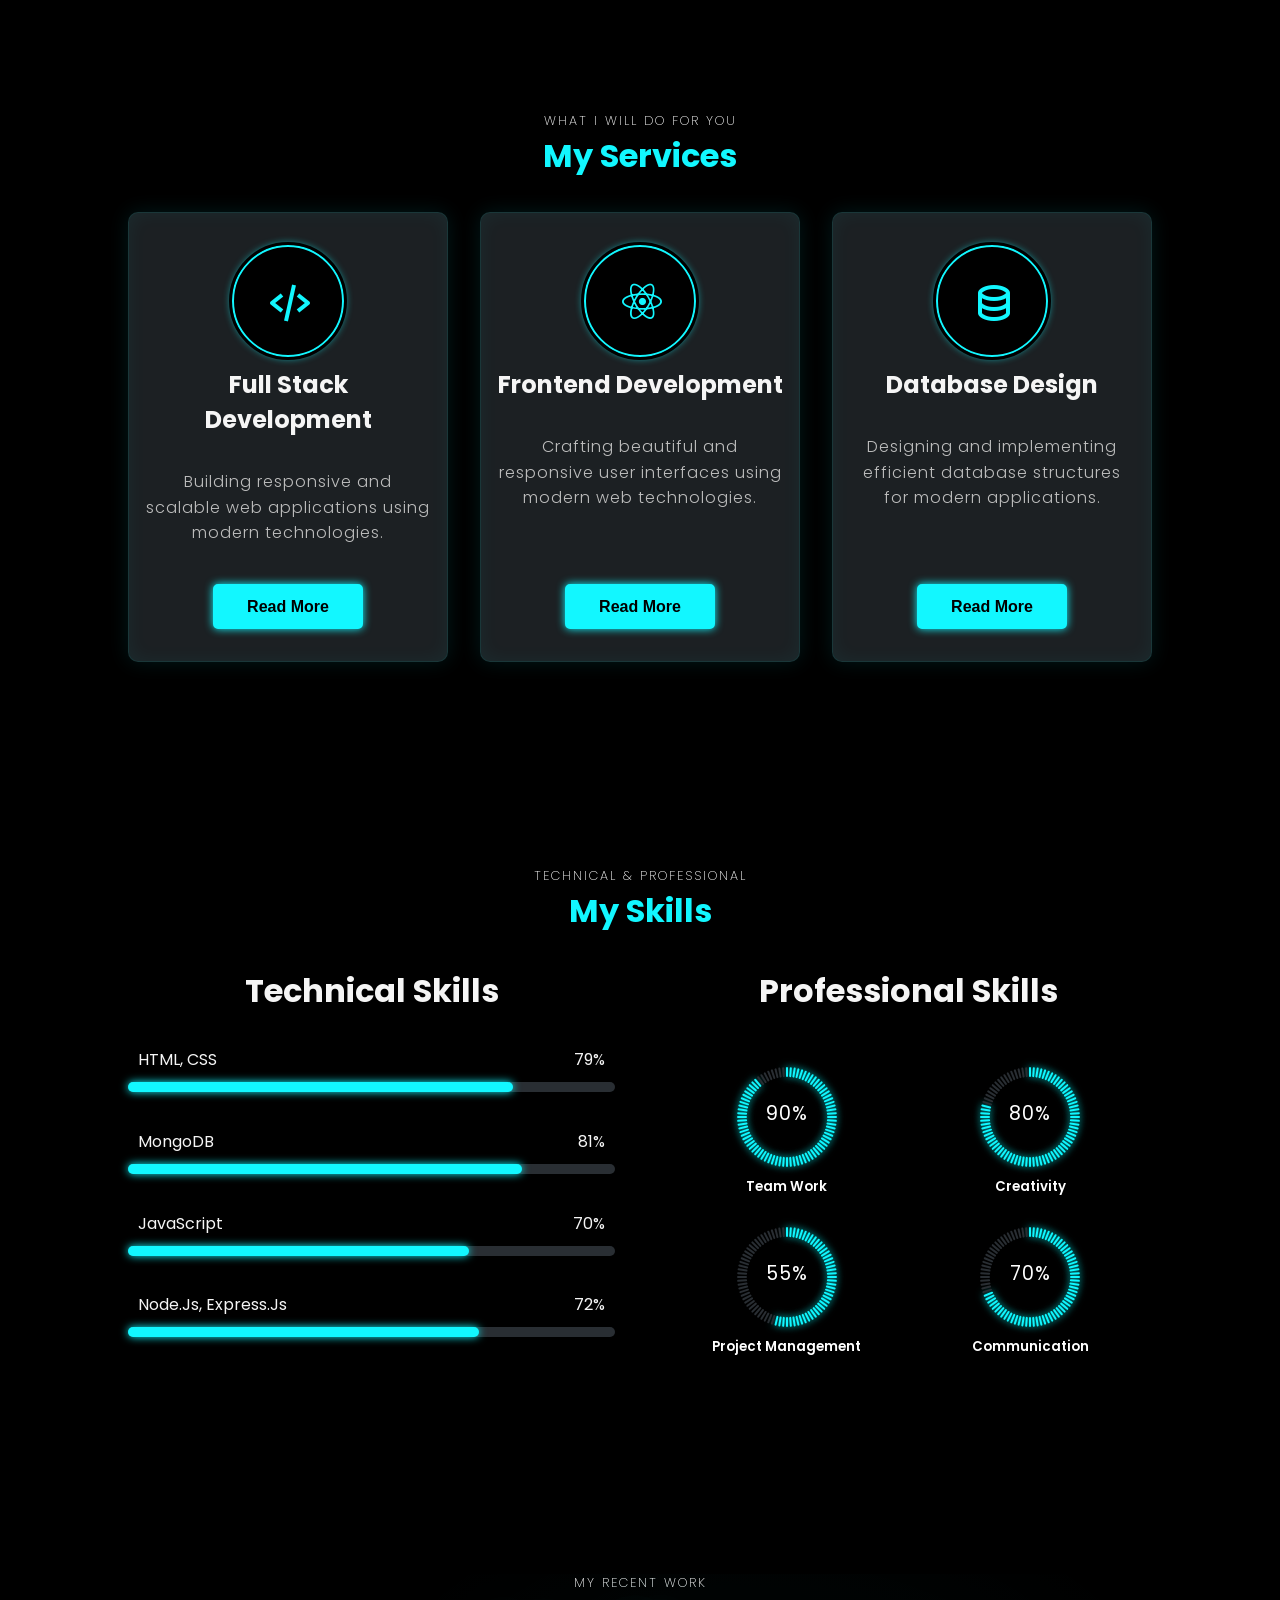
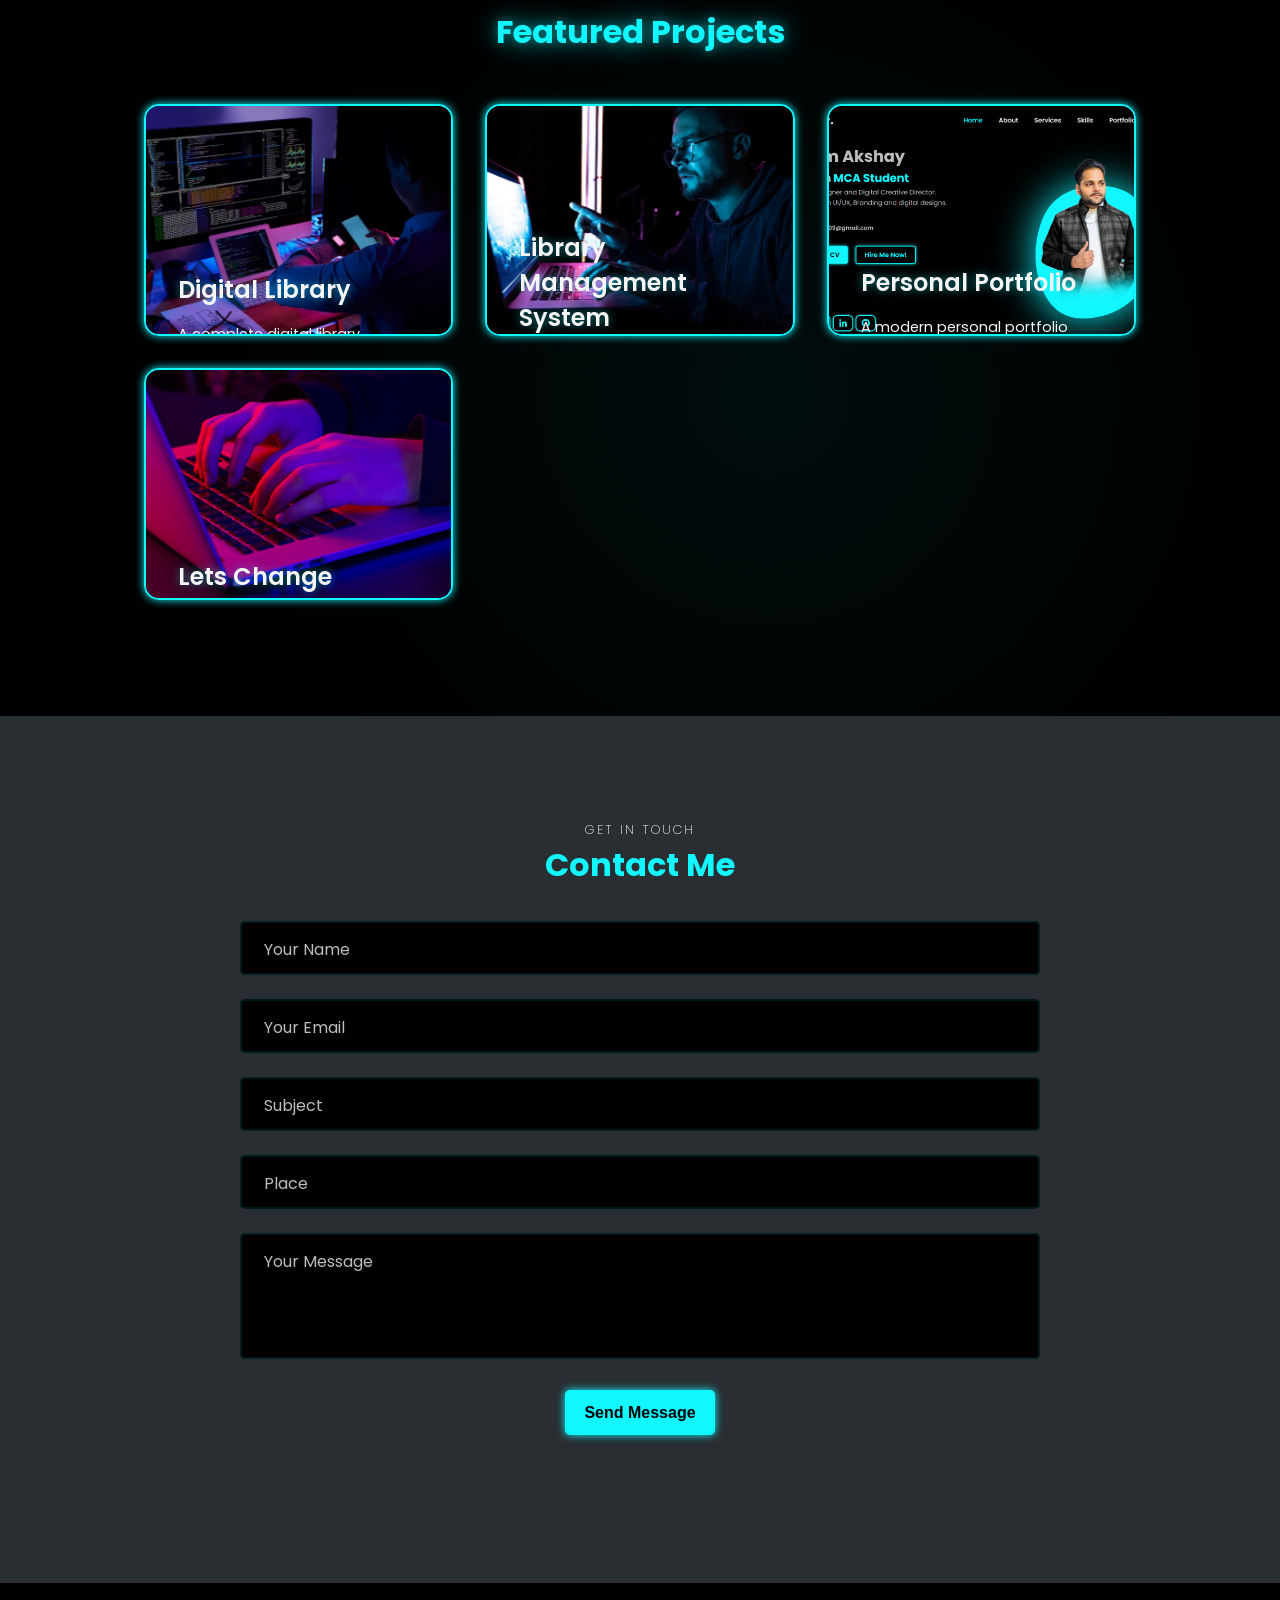
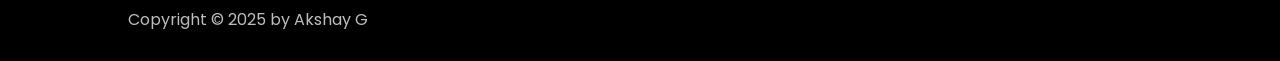
==== commit 45daec3b: "updated" ====
--- a/index.html
+++ b/index.html
@@ -84,7 +84,7 @@
 
         <div class="home-image scroll-scale">
             <div class="img-box">
-                <img src="./images/mine1.png" alt="Akshay G - Full Stack Developer" loading="lazy">
+                <img src="./images/mine.png" alt="Akshay G - Full Stack Developer" loading="lazy">
             </div>
             <!-- https://lokesh-coder.github.io/blobs.app/?e=6&gw=6&se=2&c=d1d8e0&o=0 -->
             <div class="liquid-shape">
@@ -130,7 +130,7 @@
     <!-- About ------------------------------------------------------------------------------------------------->
     <section id="about" class="about">
         <div class="img-about scroll-scale">
-            <img src="./images/mine1.png" alt="">
+            <img src="./images/mine.png" alt="">
             <div class="info-about1">
                 <span>0</span>
                 <p>Years of Experience</p>
@@ -324,14 +324,6 @@
             <span>My Recent Work</span>
             <h2>Featured Projects</h2>
         </div>
-        <div class="container">
-            <div class="fillter-buttons scroll-scale">
-                <button class="button active" data-filter="all">All</button>
-                <button class="button" data-filter="web">Frontend</button>
-                <button class="button" data-filter="fullstack">Full Stack</button>
-                <button class="button" data-filter="ui">Others</button>
-            </div>
-        </div>
 
         <div class="portfolio-gallery scroll-bottom">
             <!-- Project 1 -->
@@ -399,7 +391,7 @@
             <!-- Project 3 -->
             <div class="port-box mix fullstack" data-ref="fullstack">
                 <div class="port-image">
-                    <img src="./images/3.jpg" alt="Personal Portfolio" loading="lazy">
+                    <img src="./images/3.png" alt="Personal Portfolio" loading="lazy">
                 </div>
                 <div class="port-content">
                     <h3>Personal Portfolio</h3>
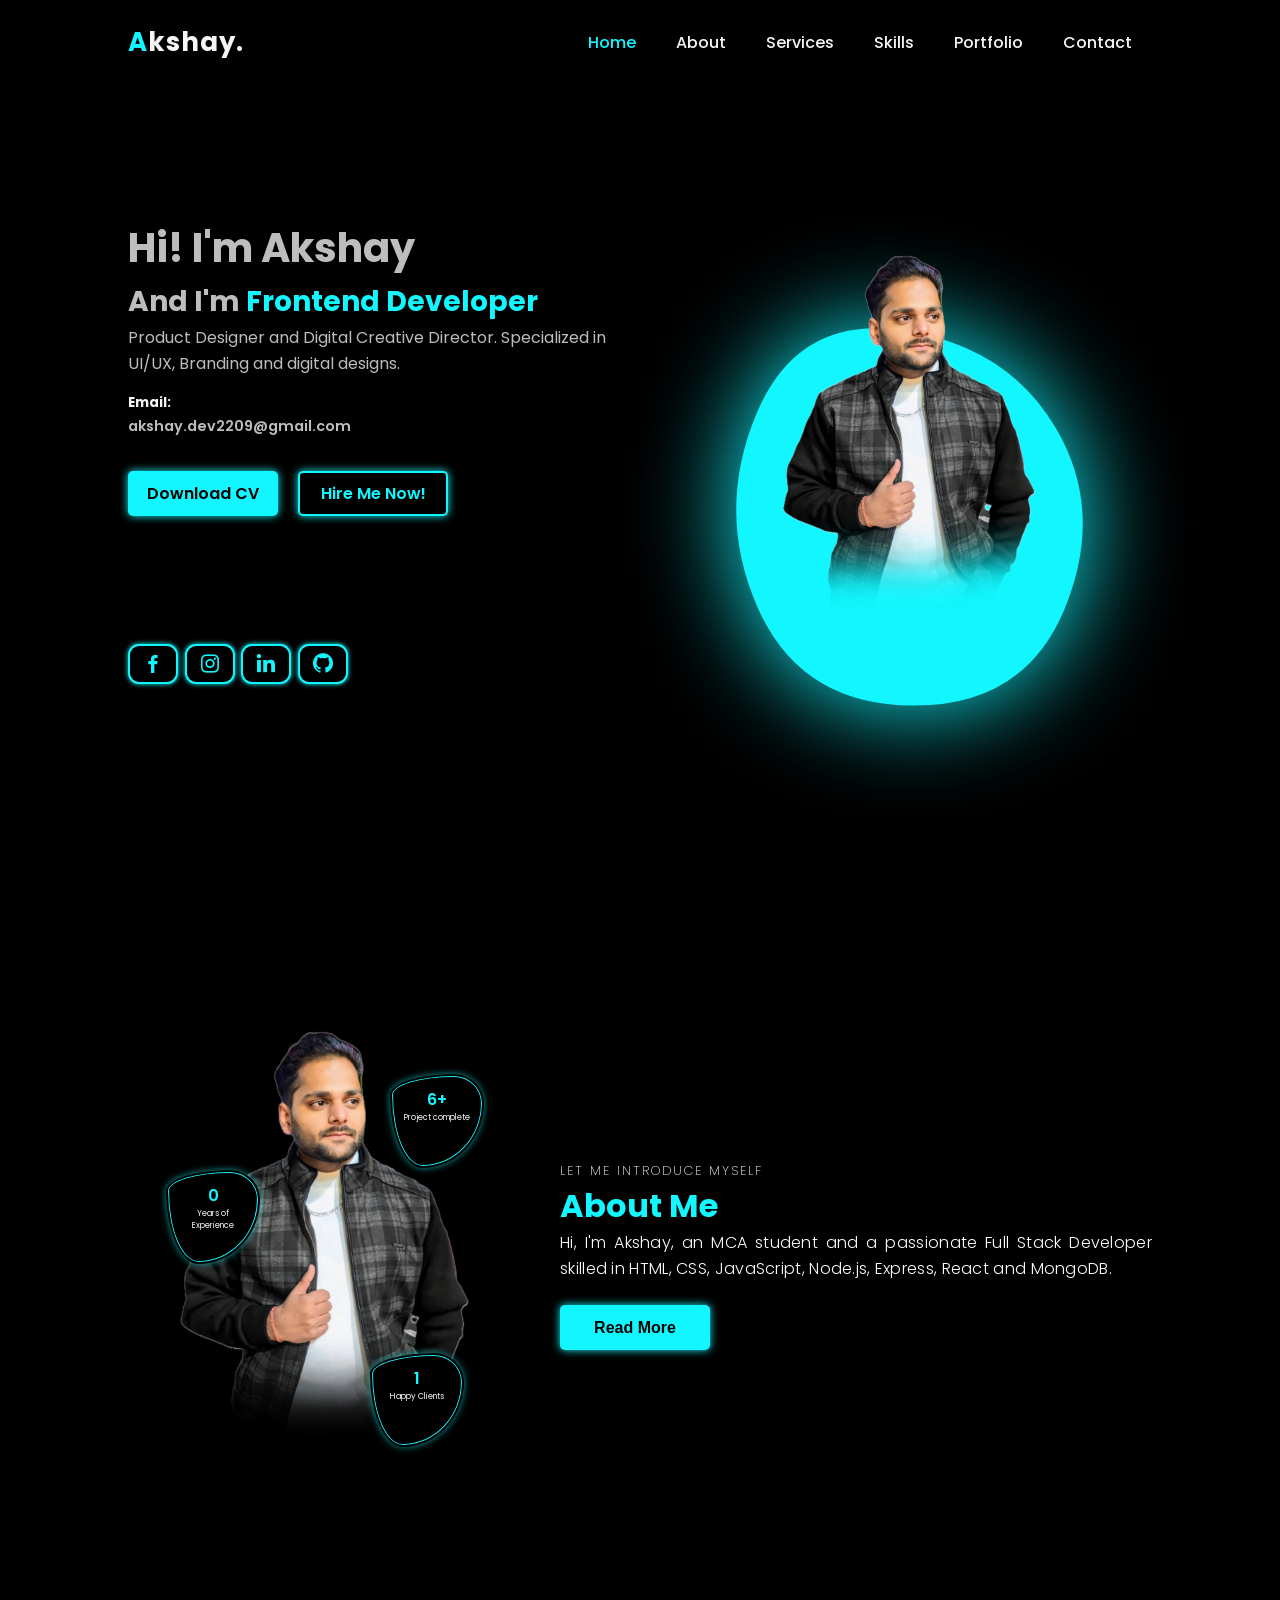
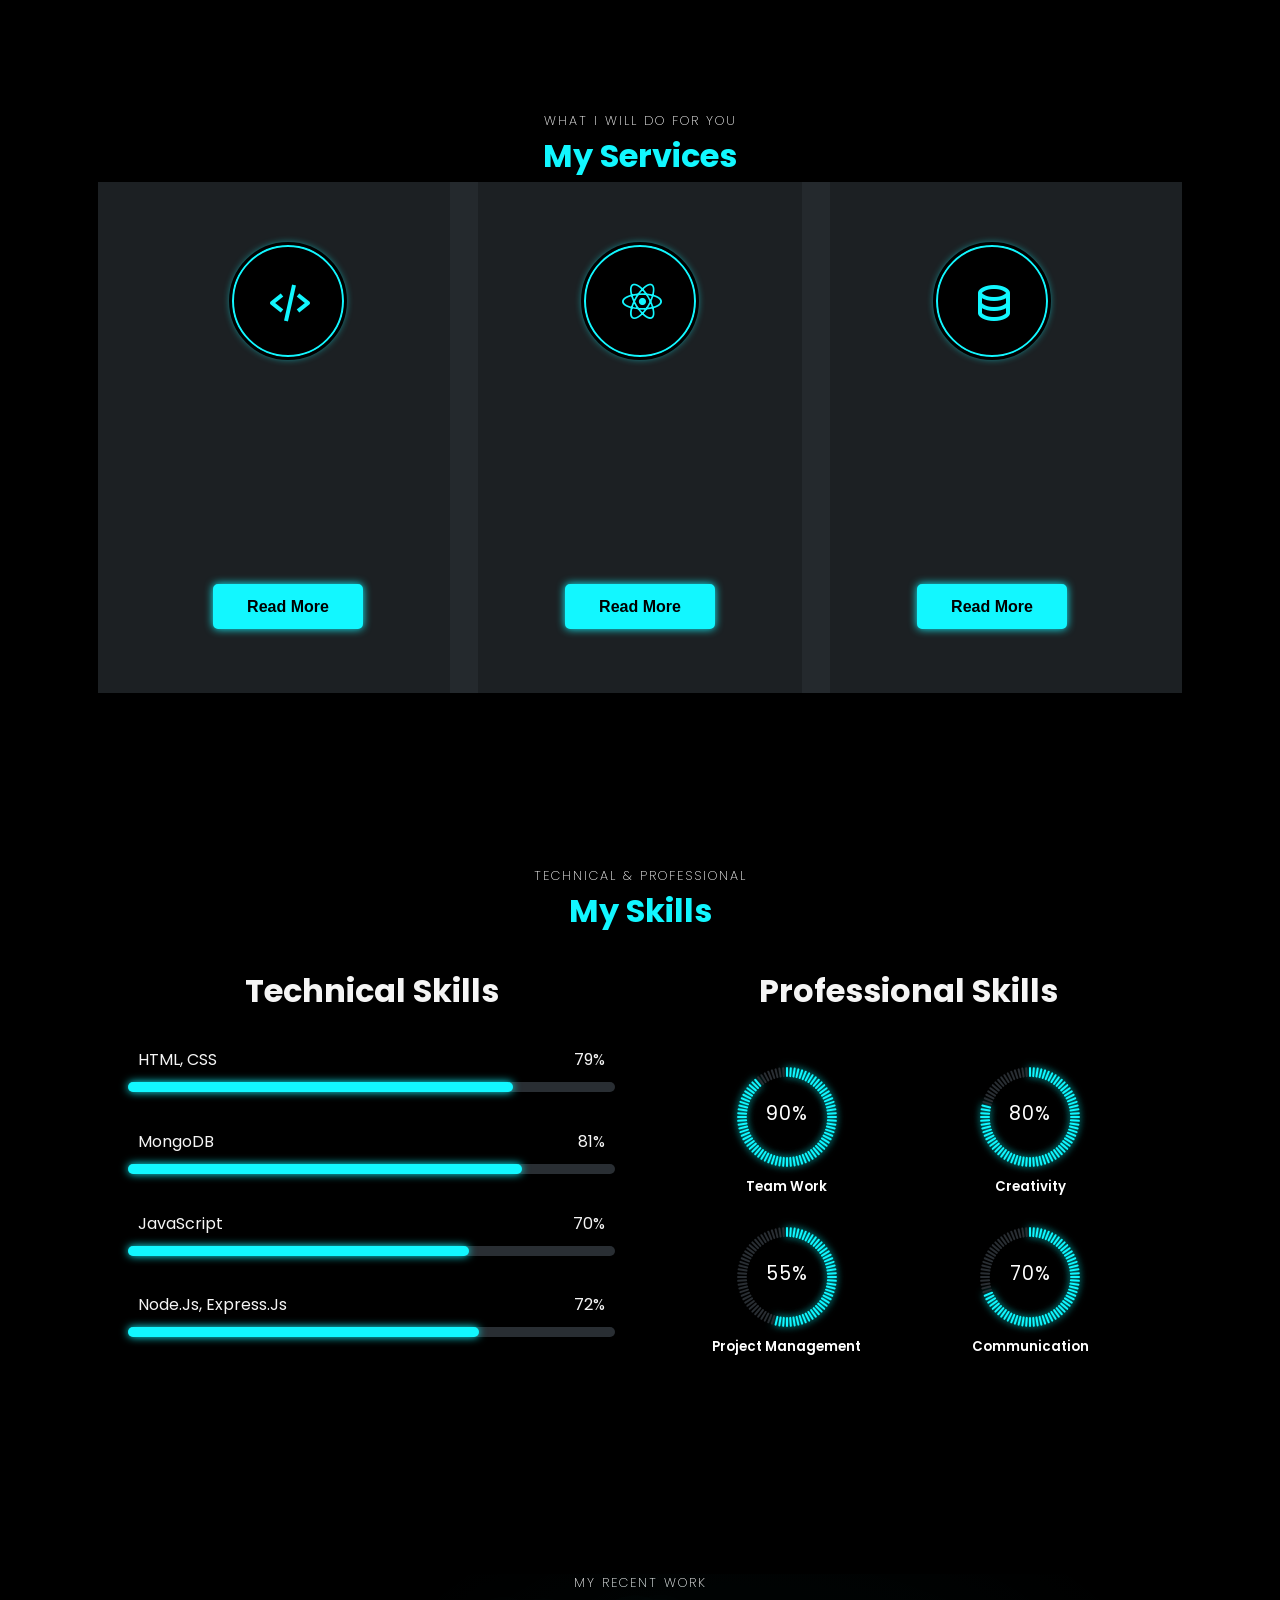
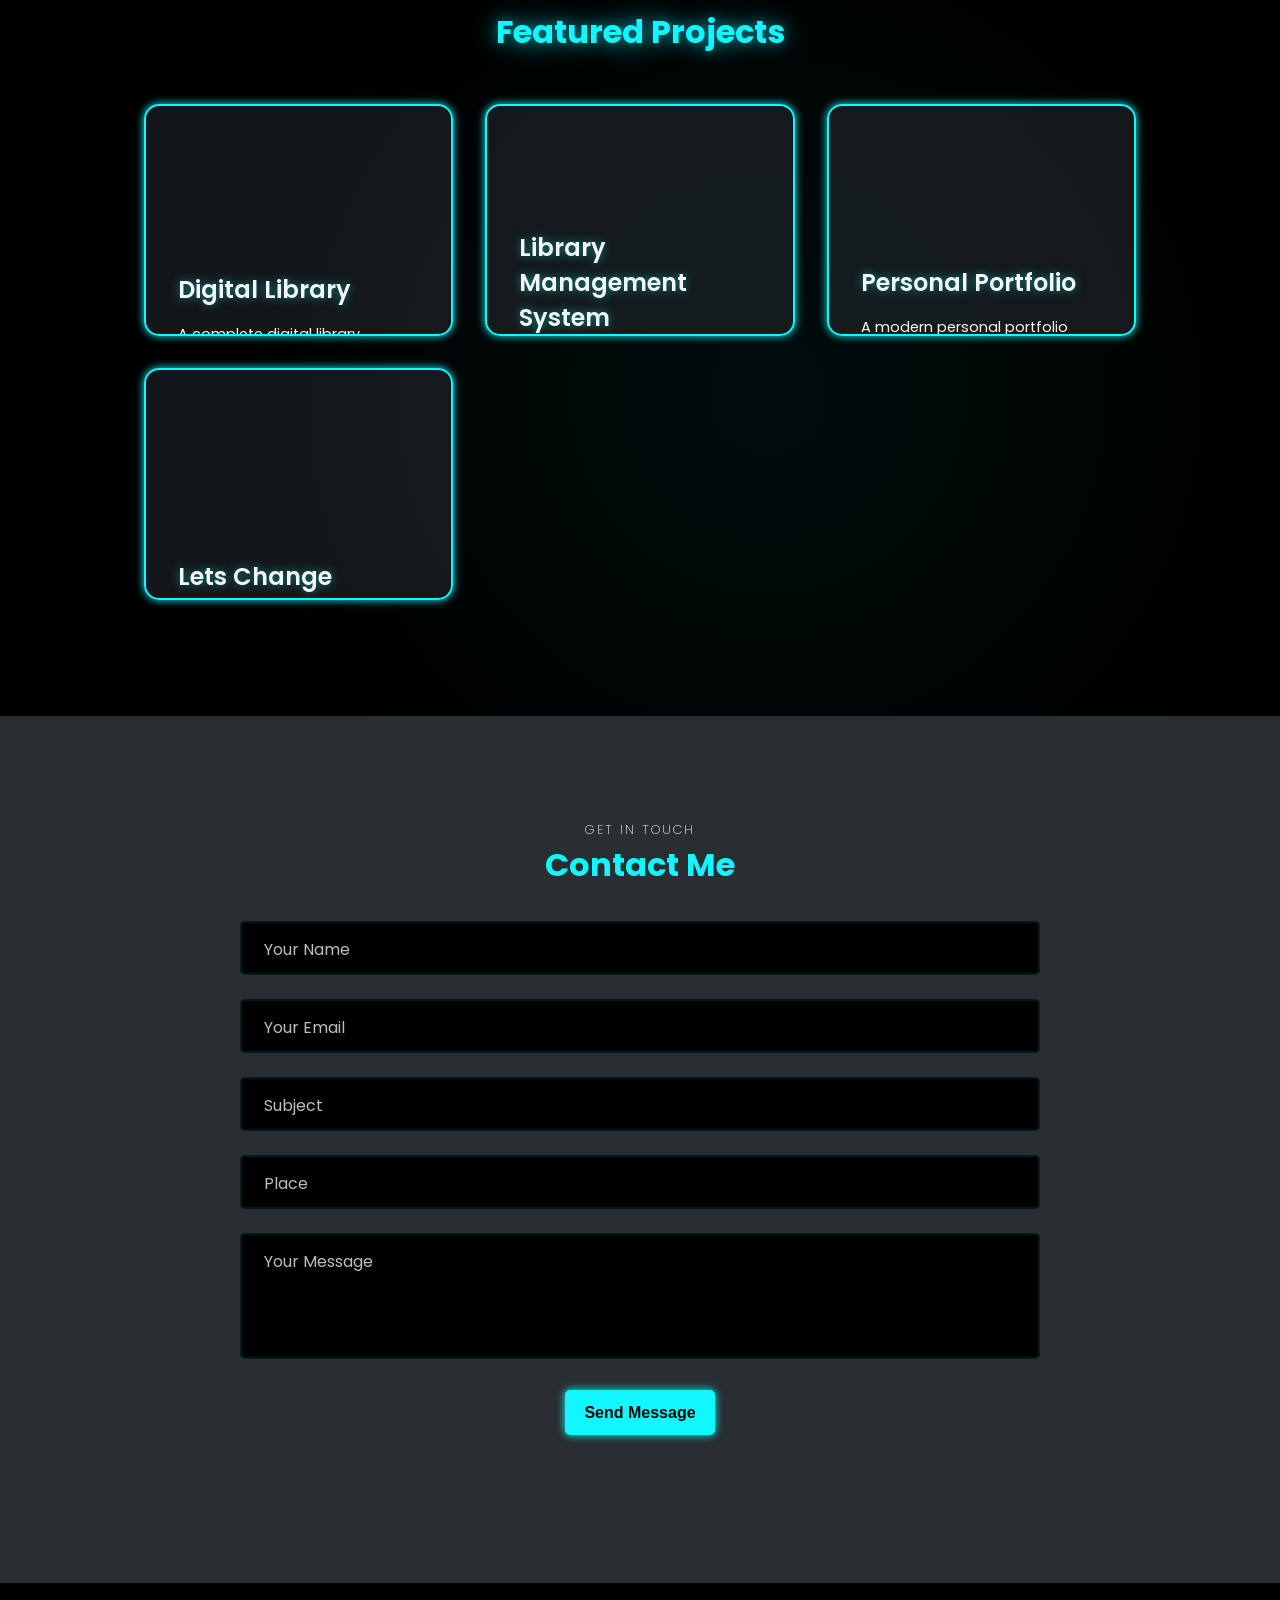
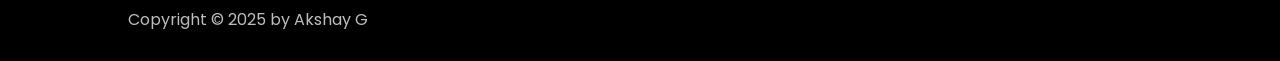
==== commit 6c86669a: "final update" ====
--- a/index.html
+++ b/index.html
@@ -329,7 +329,7 @@
             <!-- Project 1 -->
             <div class="port-box mix web fullstack" data-ref="web fullstack">
                 <div class="port-image">
-                    <img src="./images/1.jpg" alt="Digital Library" loading="lazy">
+                    <img src="./images/1.png" alt="Digital Library" loading="lazy">
                 </div>
                 <div class="port-content">
                     <h3>Digital Library</h3>
@@ -360,7 +360,7 @@
             <!-- Project 2 -->
             <div class="port-box mix web ui" data-ref="web ui">
                 <div class="port-image">
-                    <img src="./images/2.jpg" alt="Library Management System" loading="lazy">
+                    <img src="./images/2.png" alt="Library Management System" loading="lazy">
                 </div>
                 <div class="port-content">
                     <h3>Library Management System</h3>
@@ -421,7 +421,7 @@
             <!-- Project 4 -->
             <div class="port-box mix ui" data-ref="ui">
                 <div class="port-image">
-                    <img src="./images/4.jpg" alt="Lets Change" loading="lazy">
+                    <img src="./images/4.png" alt="Lets Change" loading="lazy">
                 </div>
                 <div class="port-content">
                     <h3>Lets Change</h3>
